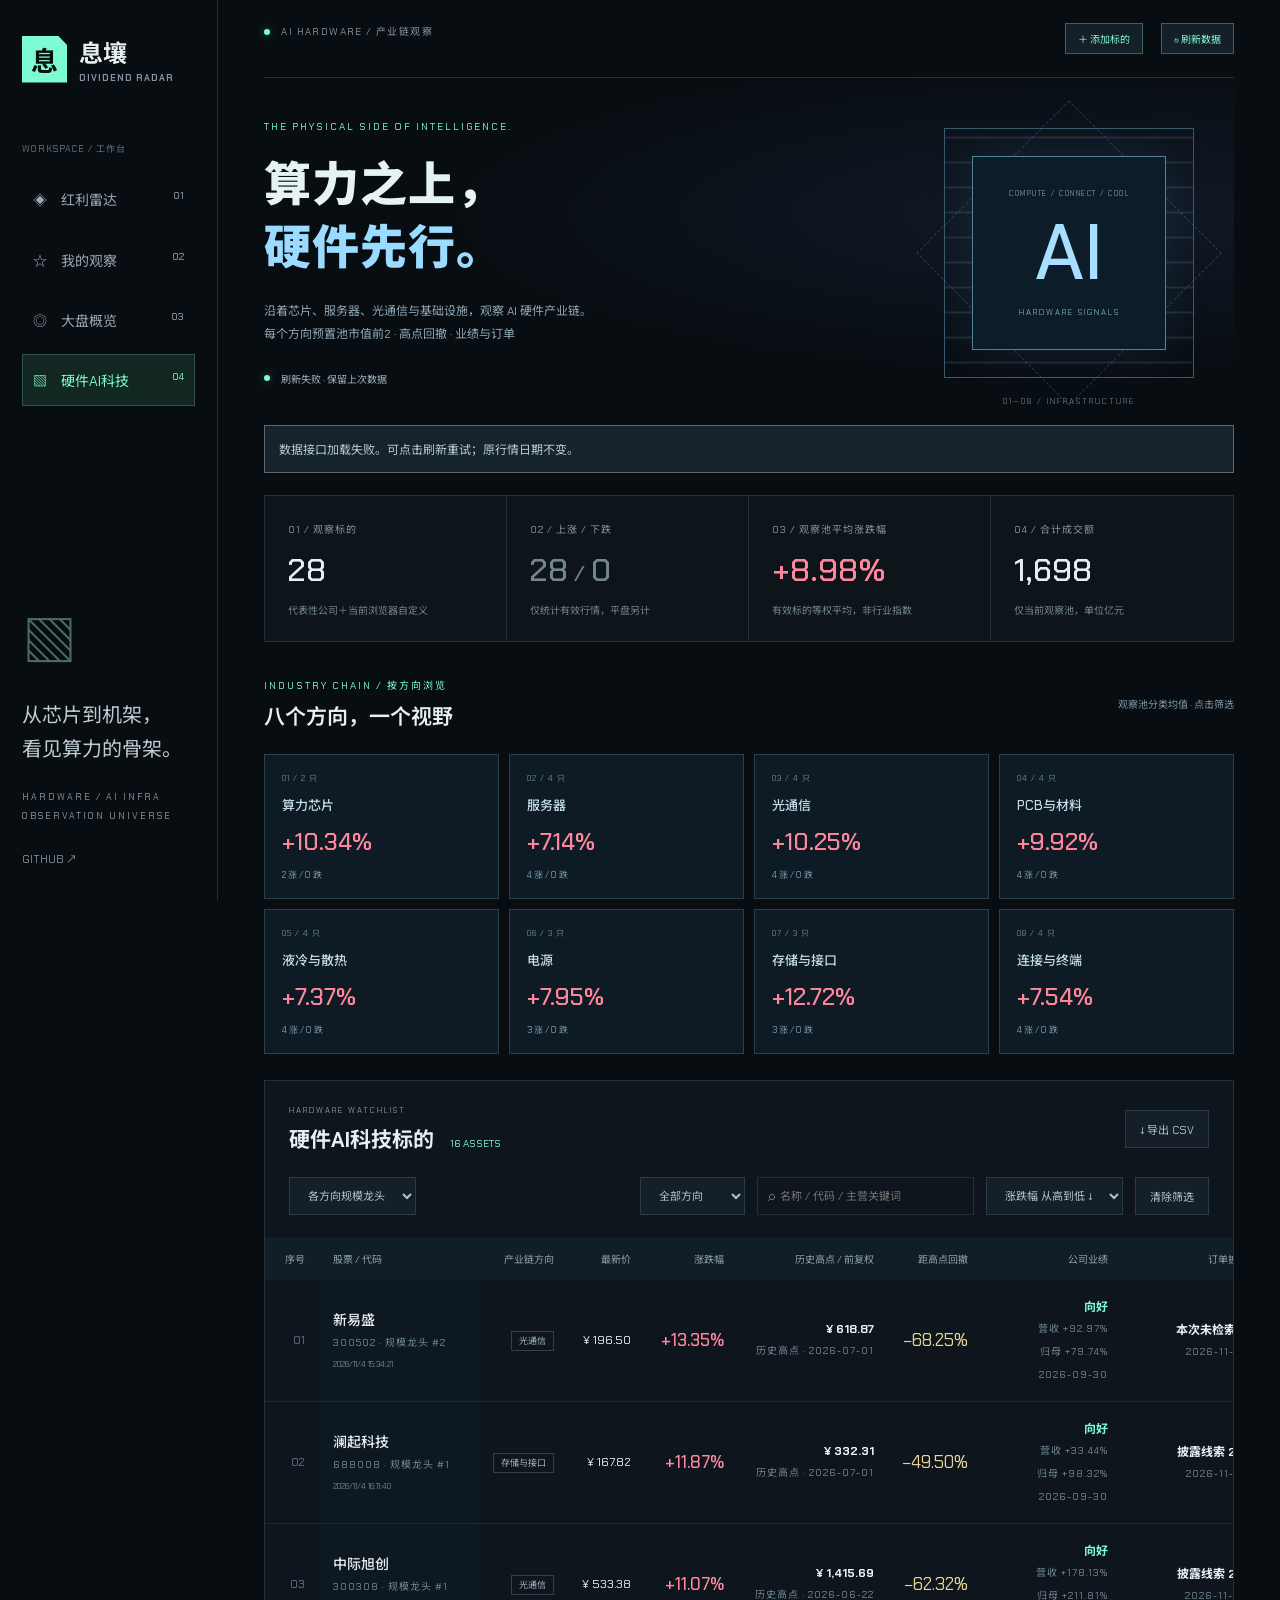
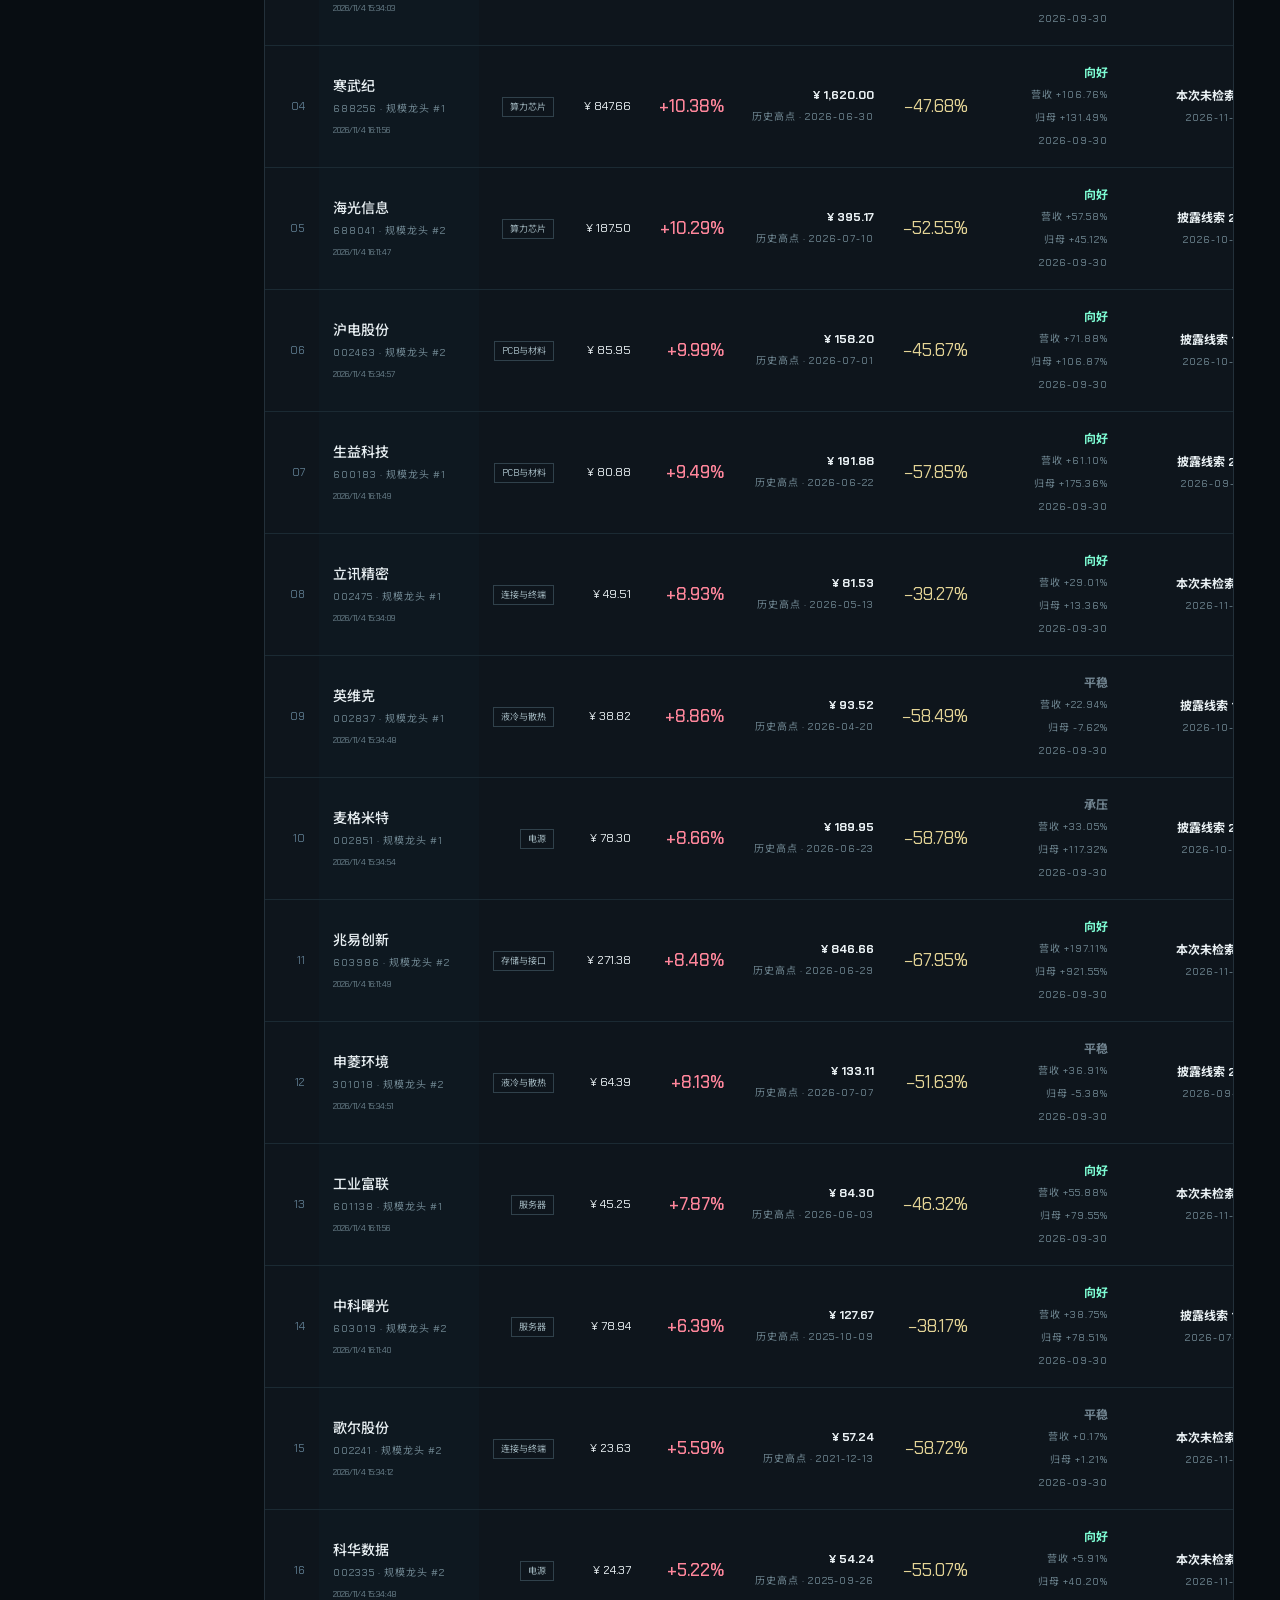
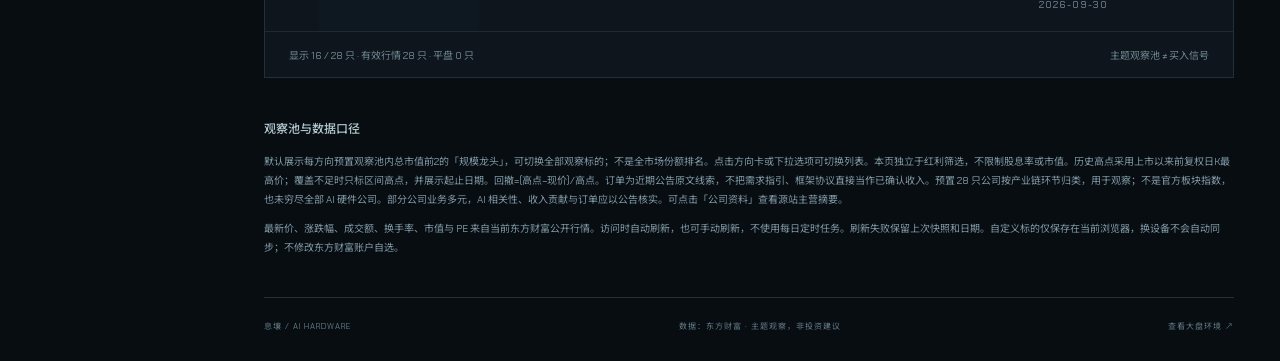
==== hardware.html @ 0fd2b849 "feat: add sector period switch and AI leader fundamentals" ====
<!doctype html>
<html lang="zh-CN"><head><meta charset="utf-8"><meta name="viewport" content="width=device-width,initial-scale=1"><meta name="theme-color" content="#080d12"><title>硬件AI科技 · 息壤工作台</title><link rel="stylesheet" href="style.css?v=20261104-hardware"><link rel="stylesheet" href="market.css"><link rel="stylesheet" href="hardware.css?v=3"></head>
<body><div class="shell"><aside><a class="logo" href="./"><b>息</b><span>息壤<small>DIVIDEND RADAR</small></span></a><div class="side-label">WORKSPACE / 工作台</div><a class="nav" href="./">◈　红利雷达 <span>01</span></a><a class="nav" href="./#favorites">☆　我的观察 <span>02</span></a><a class="nav" href="market.html">◎　大盘概览 <span>03</span></a><a class="nav active" href="hardware.html" aria-current="page">▧　硬件AI科技 <span>04</span></a><div class="side-bottom"><div class="orbit">▧</div><p>从芯片到机架，<br>看见算力的骨架。</p><small>HARDWARE / AI INFRA<br>OBSERVATION UNIVERSE</small><a href="https://github.com/Alexkaer/dividend-radar" target="_blank" rel="noopener">GITHUB ↗</a></div></aside>
<main><header><span><i class="dot"></i> AI HARDWARE / 产业链观察</span><div class="market-header-actions"><button id="addHardware">＋ 添加标的</button><button id="refreshHardware">↻ 刷新数据</button></div></header><section class="hardware-hero"><div><div class="eyebrow">THE PHYSICAL SIDE OF INTELLIGENCE.</div><h1>算力之上，<br><em>硬件先行。</em></h1><p>沿着芯片、服务器、光通信与基础设施，观察 AI 硬件产业链。<br>每个方向预置池市值前2 · 高点回撤 · 业绩与订单</p><div class="signal"><span class="dot"></span><span id="hardwareState">正在载入观察池…</span></div></div><div class="chip-art" aria-hidden="true"><div class="chip-pins"></div><div class="chip-core"><small>COMPUTE / CONNECT / COOL</small><b>AI</b><span>HARDWARE SIGNALS</span></div><label>01—08 / INFRASTRUCTURE</label></div></section><div id="hardwareAlert" role="status"></div>
<section class="stats hardware-stats"><article><small>01 / 观察标的</small><b id="hardwareCount">—</b><span>代表性公司＋当前浏览器自定义</span></article><article><small>02 / 上涨 / 下跌</small><b id="hardwareBreadth">—</b><span>仅统计有效行情，平盘另计</span></article><article><small>03 / 观察池平均涨跌幅</small><b id="hardwareMean">—</b><span>有效标的等权平均，非行业指数</span></article><article><small>04 / 合计成交额</small><b id="hardwareAmount">—</b><span>仅当前观察池，单位亿元</span></article></section>
<section class="hardware-segments"><div class="panel-heading"><div><div class="eyebrow">INDUSTRY CHAIN / 按方向浏览</div><h2>八个方向，一个视野</h2></div><span>观察池分类均值 · 点击筛选</span></div><div id="segmentCards" class="segment-cards"></div></section>
<section class="board hardware-board"><div class="board-title"><div><div class="eyebrow">HARDWARE WATCHLIST</div><h2>硬件AI科技标的 <span id="hardwareResults"></span></h2></div><button id="exportHardware">↓ 导出 CSV</button></div><div class="toolbar"><select id="leaderMode" aria-label="龙头显示范围"><option value="leaders">各方向规模龙头</option><option value="all">全部观察标的</option></select><select id="hardwareGroup" aria-label="产业链方向"><option value="all">全部方向</option></select><label class="search">⌕ <input id="hardwareSearch" placeholder="名称 / 代码 / 主营关键词" aria-label="搜索硬件标的"></label><select id="hardwareSort" aria-label="硬件标的排序"><option value="change">涨跌幅 从高到低 ↓</option><option value="amount">成交额 从高到低 ↓</option><option value="cap">总市值 从大到小 ↓</option><option value="code">代码 从小到大 ↑</option></select><button id="clearHardwareFilter">清除筛选</button></div><div class="table-scroll"><table><thead><tr><th>序号</th><th>股票 / 代码</th><th>产业链方向</th><th>最新价</th><th>涨跌幅</th><th>历史高点 / 前复权</th><th>距高点回撤</th><th>公司业绩</th><th>订单披露</th><th>成交额 / 亿</th><th>总市值 / 亿</th><th>PE / TTM</th><th>换手率</th><th>公司资料</th><th>管理</th></tr></thead><tbody id="hardwareRows"></tbody></table></div><div id="hardwareEmpty" hidden>暂无匹配标的，请调整筛选条件。</div><div class="table-footer"><span id="hardwareShowing">等待数据</span><span>主题观察池 ≠ 买入信号</span></div></section>
<section class="market-method"><h3>观察池与数据口径</h3><p>默认展示每方向预置观察池内总市值前2的「规模龙头」，可切换全部观察标的；不是全市场份额排名。点击方向卡或下拉选项可切换列表。本页独立于红利筛选，不限制股息率或市值。历史高点采用上市以来前复权日K最高价；覆盖不足时只标区间高点，并展示起止日期。回撤=(高点−现价)/高点。订单为近期公告原文线索，不把需求指引、框架协议直接当作已确认收入。预置 28 只公司按产业链环节归类，用于观察；不是官方板块指数，也未穷尽全部 AI 硬件公司。部分公司业务多元，AI 相关性、收入贡献与订单应以公告核实。可点击「公司资料」查看源站主营摘要。</p><p>最新价、涨跌幅、成交额、换手率、市值与 PE 来自当前东方财富公开行情。访问时自动刷新，也可手动刷新，不使用每日定时任务。刷新失败保留上次快照和日期。自定义标的仅保存在当前浏览器，换设备不会自动同步；不修改东方财富账户自选。</p></section><footer><span>息壤 / AI HARDWARE</span><span>数据：东方财富 · 主题观察，非投资建议</span><a href="market.html">查看大盘环境 ↗</a></footer></main></div>
<dialog id="hardwareAddDialog" aria-labelledby="hardwareAddTitle"><form id="hardwareAddForm"><div class="share-heading"><h2 id="hardwareAddTitle">添加观察标的</h2><button type="button" id="closeHardwareAdd">关闭 ×</button></div><p>输入 A 股六位代码，系统将查询名称和最新行情。</p><label class="hardware-field">股票代码<input id="newHardwareCode" inputmode="numeric" pattern="[0-9]{6}" maxlength="6" required placeholder="例如 300308" autocomplete="off"></label><label class="hardware-field">观察方向<select id="newHardwareGroup" required></select></label><p id="hardwareAddMessage" role="status"></p><button id="confirmHardwareAdd" type="submit">查询并添加</button><p>自定义分类由你选择，新增标的仅保存在当前浏览器。</p></form></dialog>
<dialog id="hardwareDetail" aria-labelledby="hardwareDetailTitle"><button id="closeHardwareDetail">关闭 ×</button><div id="hardwareDetailBody"></div></dialog><script src="hardware-metrics.js?v=1"></script><script src="live-data.js?v=20261104-leaders"></script><script src="hardware.js?v=2"></script></body></html>
---- style.css ----
@import url('https://fonts.googleapis.com/css2?family=Chakra+Petch:wght@400;500;600;700&family=Noto+Sans+SC:wght@400;500;600;700;900&display=swap');
:root{--bg:#080d12;--panel:#0e151c;--line:#23303a;--muted:#84939f;--cyan:#7dfbd3;--lime:#dcff75}*{box-sizing:border-box}body{margin:0;background:var(--bg);color:#e8eff2;font-family:'Chakra Petch','Noto Sans SC',sans-serif;font-size:14px}button,input,select{font:inherit}button,a,input,select{outline-offset:5px}button{cursor:pointer}a{color:inherit;text-decoration:none}.shell{display:flex;max-width:1900px;margin:auto}aside{width:218px;flex-shrink:0;border-right:1px solid var(--line);padding:34px 22px;position:sticky;top:0;height:100vh;display:flex;flex-direction:column}.logo{display:flex;gap:12px;align-items:center}.logo>b{background:var(--cyan);color:#08100d;font-size:27px;display:grid;place-items:center;width:45px;height:47px;clip-path:polygon(0 0,80% 0,100% 20%,100% 100%,0 100%)}.logo span{font-size:24px;font-weight:700}.logo small{display:block;font-size:9px;letter-spacing:1px;color:var(--muted);margin-top:3px}.side-label{color:#64727e;font-size:9px;letter-spacing:1px;margin:58px 0 18px}.nav{background:none;border:1px solid transparent;color:#9ba8b3;padding:15px 10px;text-align:left;margin-bottom:8px}.nav.active{color:var(--cyan);border-color:#32524b;background:#122722}.nav span{float:right;font-size:10px}.side-bottom{margin-top:auto;color:var(--muted)}.side-bottom p{font-size:20px;line-height:1.7;color:#c0ced1}.side-bottom small{font-size:9px;line-height:1.8;letter-spacing:2px}.side-bottom a{display:block;margin-top:26px;font-size:11px}.orbit{font-size:55px;color:#4c6b66}main{padding:0 46px;width:calc(100% - 218px)}header{display:flex;justify-content:space-between;padding:23px 0;border-bottom:1px solid var(--line);font-size:10px;letter-spacing:1.4px;color:var(--muted)}.dot{display:inline-block;height:6px;width:6px;background:var(--cyan);border-radius:50%;box-shadow:0 0 10px #7dfbd366;margin-right:8px}.hero{display:flex;justify-content:space-between;align-items:center;min-height:355px;position:relative;background:radial-gradient(ellipse at 85% 45%,#11292766,transparent 55%)}.eyebrow{font-size:10px;color:var(--cyan);letter-spacing:2px}h1{font-size:44px;font-weight:900;line-height:1.35;letter-spacing:1px;margin:19px 0}h1 em{font-style:normal;color:var(--cyan)}h1 em span{margin-left:22px;color:var(--lime)}.hero p{font-size:12px;color:#96a6af;line-height:1.9}.hero strong{color:#d6e2e5}.signal{font-size:10px;display:flex;align-items:center;gap:3px;color:#a1b4bc;margin-top:24px}.radar{width:280px;height:280px;margin-right:40px;position:relative;border:1px solid #31574b;border-radius:50%;background:repeating-radial-gradient(circle,transparent 0 33px,#29483c88 34px 35px,transparent 36px 68px);display:grid;place-items:center}.radar:after{content:'';position:absolute;inset:-12px;border:1px dashed #253d36;border-radius:50%}.sweep{position:absolute;inset:0;border-radius:50%;background:conic-gradient(from 0deg,transparent 65%,#7dfbd321 99%,#7dfbd360);animation:scan 15s linear infinite}.cross{position:absolute;width:100%;height:1px;background:#29483c}.cross:after{content:'';position:absolute;height:280px;width:1px;background:#29483c;left:50%;top:-140px}.radar-center{text-align:center;z-index:1;background:#0a1519dd;padding:12px}.radar-center b{display:block;font-size:66px;line-height:1.2;color:var(--cyan);font-weight:500}.radar-center b span{font-size:28px}.radar small{font-size:8px;letter-spacing:2px;color:#7da69b}.radar label{position:absolute;bottom:-30px;font-size:8px;color:#55766a;letter-spacing:2px}.blip{position:absolute;width:6px;height:6px;background:var(--lime);box-shadow:0 0 13px var(--lime);border-radius:50%}.b1{top:43px;left:90px}.b2{right:39px;top:110px}.b3{bottom:37px;left:84px}.stats{display:grid;grid-template-columns:repeat(4,1fr);border:1px solid var(--line);background:#0d151b;margin:20px 0 42px}.stats article{padding:23px;border-right:1px solid var(--line)}.stats article:last-child{border:0}.stats small{color:var(--muted);font-size:10px;letter-spacing:1px}.stats b{display:block;font-size:36px;margin:12px 0 9px;font-weight:500}.stats b.date{font-size:24px;margin-top:23px}.stats span{color:#73858e;font-size:10px}.cyan{color:var(--cyan)}.board{border:1px solid var(--line);background:var(--panel)}.board-title{padding:24px;display:flex;justify-content:space-between;align-items:center}.board-title .eyebrow{font-size:8px;color:var(--muted)}h2{font-size:21px;margin:8px 0 0}h2 span{font-size:10px;color:var(--cyan);font-weight:400;margin-left:10px}button,select{border:1px solid #2a3c46;background:#141f27;color:#b1c4cc;padding:10px 14px;font-size:11px}button:hover{border-color:var(--cyan);color:var(--cyan)}.toolbar{display:flex;gap:12px;padding:0 24px 22px;flex-wrap:wrap}.tabs{display:flex;gap:3px;margin-right:auto}.tabs button{border:0;background:transparent;color:#83959f}.tabs button.selected{color:var(--cyan);background:#18322c}.search{border:1px solid var(--line);padding:8px 10px;color:#718e99}.search input{border:0;background:transparent;color:white;font-size:11px;width:150px}.table-scroll{overflow:auto}table{border-collapse:collapse;width:100%;white-space:nowrap}th{font-size:10px;color:#8ba0aa;background:#121e26;font-weight:400;text-align:right;padding:14px}td{padding:17px 14px;text-align:right;border-bottom:1px solid #1b2a33;font-size:12px}th:nth-child(2),td:nth-child(2){text-align:left}td:nth-child(2) b{display:block;font-size:13px;font-weight:500}td small{color:#6f8691;display:block;font-size:10px;margin-top:5px;letter-spacing:1px}td .yield{color:var(--cyan);font-size:19px}td .track{display:block;height:2px;background:#203b35;margin-top:6px;width:70px;margin-left:auto}td .track i{display:block;background:var(--cyan);height:100%}tr:hover{background:#14232a}.star{padding:2px;border:0;background:none;font-size:19px;color:#6b818e}.star.saved{color:var(--lime)}.up{color:#ff869b}.down{color:#7dfbd3}.detail-button{border:0;background:none;padding:3px;color:#90a7b1;font-size:16px}.badge{font-size:9px;border:1px solid #30414b;padding:3px 7px;color:#a0b5bd}.table-footer{padding:15px 24px;display:flex;justify-content:space-between;font-size:10px;color:#708892}#empty{text-align:center;padding:65px;color:var(--muted)}.notes{display:grid;grid-template-columns:1.4fr 1fr;gap:38px;padding:28px 0 32px;color:#7f959f}.notes h3{font-size:12px;color:#bdccd2;font-weight:500}.notes p{font-size:10px;line-height:1.9;margin:0}.notes>div:first-child{position:relative;padding-left:27px}.notes>div>span{position:absolute;left:0;top:10px;color:var(--cyan)}footer{border-top:1px solid var(--line);display:flex;justify-content:space-between;padding:22px 0 30px;font-size:8px;letter-spacing:1px;color:#607985}#alert:not(:empty){padding:13px;border:1px solid #937b3d;color:#e8cf8a;background:#292414;margin:15px 0;font-size:12px}dialog{background:#101e26;color:#e0eef2;border:1px solid #477b6d;max-width:550px;width:90%;padding:28px;line-height:1.9}dialog::backdrop{background:#000a;backdrop-filter:blur(5px)}#closeDetail{float:right}dialog p{color:#98b0ba;font-size:12px}dialog li{font-size:12px}dialog a{color:var(--cyan)}@keyframes scan{to{transform:rotate(360deg)}}@media(min-width:1500px){main{padding:0 65px}.hero{min-height:400px}h1{font-size:52px}}@media(max-width:1100px){aside{width:175px;padding:25px 15px}main{width:calc(100% - 175px);padding:0 25px}.radar{margin-right:10px;width:230px;height:230px}.cross:after{height:230px;top:-115px}h1{font-size:35px}.stats article{padding:18px 12px}.stats b{font-size:29px}}@media(max-width:760px){aside{width:100%;height:auto;position:relative;flex-direction:row;padding:18px;gap:12px;border-right:0;border-bottom:1px solid var(--line);align-items:center}.shell{display:block}.logo>b{width:32px;height:35px;font-size:20px}.logo span{font-size:18px}.logo small{font-size:7px}.side-label,.side-bottom{display:none}.nav{font-size:10px;padding:10px 7px;margin:0}.nav span{display:none}main{width:100%;padding:0 18px}header{font-size:8px}.hero{min-height:340px}.hero>div:first-child{position:relative;z-index:2}h1{font-size:34px}.radar{position:absolute;right:0;opacity:.22;width:220px;height:220px}.stats{grid-template-columns:1fr 1fr;margin:0 0 25px}.stats article:nth-child(2){border:0}.stats article:nth-child(-n+2){border-bottom:1px solid var(--line)}.stats b.date{font-size:21px}.board-title{padding:20px 15px}.toolbar{padding:0 15px 15px;gap:10px}.tabs{width:100%}.search{flex:1}.search input{width:130px}.notes{grid-template-columns:1fr;gap:10px}footer{gap:15px;flex-wrap:wrap}.table-footer{padding:15px;font-size:9px}}@media(prefers-reduced-motion:reduce){*{animation:none!important}}
.ownership{display:inline-block;font-size:9px;margin-top:7px;padding:3px 6px;border:1px solid #566a37;background:#252f18;color:#d8ff82;letter-spacing:.5px}.ownership.local{border-color:#315c80;background:#122d43;color:#8dcfff}.ownership.unknown{border-color:transparent;background:transparent;padding-left:0;color:#718490;font-size:8px}.ownership-detail{padding:12px 15px;border:1px solid #304638;background:#14251e;margin:20px 0}.ownership-detail h3{color:#dcff75;font-size:14px}
.band{display:inline-block;padding:4px 10px;font-size:12px;border:1px solid;letter-spacing:1px}.band-high{background:#302621;color:#ffbf87;border-color:#664f39}.band-mid{background:#192c32;color:#99d6ee;border-color:#33525f}.band-low{background:#212e21;color:#c5f28f;border-color:#415c39}.trend-cell>span{font-size:12px;white-space:nowrap}.trend-up{color:#ff9ca5}.trend-down{color:#7dfbd3}.muted{color:#718490}.boll-legend{display:flex;flex-wrap:wrap;gap:10px 22px;padding:18px 0;color:#8aa0aa;font-size:10px;line-height:1.9}.boll-legend b{color:#7dfbd3;letter-spacing:1px}.technical-detail{margin:20px 0;border:1px solid #304f5c;background:#12212b;padding:12px 15px}.technical-detail h3{color:#9edff9;font-size:14px}dialog{max-height:85vh;overflow:auto}
.financial-badge{display:inline-block;margin-top:6px;padding:3px 8px;font-size:10px;border:1px solid #41545d;background:#19282f;color:#bdd1da}.financial-badge.good{color:#a7ffcf;background:#173329;border-color:#3c745d}.financial-badge.weak{color:#ffacb9;background:#351f2b;border-color:#754252}.financial-badge.mixed{color:#e5d5a3;background:#302c20;border-color:#5d563b}.industry-cell b{font-size:11px;display:block}.industry-cell,.company-cell{text-align:left}.analysis-button{font-size:10px;background:transparent;border:0;padding:6px 0;color:#87d8e4}.financial-detail{margin:20px 0;border:1px solid #355d55;padding:18px;background:#10241f}.financial-detail h3{font-size:17px;color:#d4f7e6}.financial-detail h4{font-size:12px;margin:20px 0 8px;color:#d5e9e1}.financial-grid{display:grid;grid-template-columns:1fr 1fr;gap:10px}.financial-grid>div{border:1px solid #28463e;padding:12px;background:#0e1b19}.financial-grid small{font-size:9px;display:block;color:#8ca99f}.financial-grid b{font-size:18px;display:block;margin:7px 0}.financial-grid span{font-size:10px;color:#a7c8b9}.financial-risks{color:#e6c291}.sector-analysis{border-top:1px solid #375448;margin-top:20px}.financial-detail details{font-size:11px;color:#94b5a7}.financial-detail summary{cursor:pointer}.financial-detail li{line-height:1.9}.financial-legend{padding-top:20px;font-size:10px;line-height:1.9;color:#94b7ab}th:nth-child(2),td:nth-child(2){position:sticky;left:0;z-index:2;background:#0e1820;box-shadow:4px 0 8px #080d1260}thead th:nth-child(2){background:#121e26;z-index:3}
.board-actions{display:flex;gap:8px;flex-wrap:wrap}.stock-share{display:block;font-size:9px;padding:3px 0;border:0;background:none;color:#8edaca;margin-top:5px}.detail-share{margin-top:14px;color:var(--cyan);border-color:#3d7868}.share-heading{display:flex;gap:15px;justify-content:space-between;align-items:center}.share-heading h2{font-size:18px}.share-heading button{flex-shrink:0}#shareDialog{max-width:680px;padding:22px}#shareStatus{min-height:20px;font-size:12px;color:#a9c9bd}.share-image-wrap{max-height:57vh;overflow:auto;background:#080f16}#shareImage{display:block;width:100%;height:auto}#shareImage[hidden]{display:none}.share-actions{display:flex;gap:10px;margin-top:16px;flex-wrap:wrap}.download-share{display:inline-block;padding:10px 16px;border:1px solid #72d4b5;background:#17352b;color:#a1ffdb;font-size:12px}.download-share[hidden]{display:none}button:disabled{opacity:.4;cursor:not-allowed}.share-hint{font-size:10px!important;color:#859f95!important}@media(max-width:760px){.board-title{align-items:flex-start;gap:10px}.board-actions{justify-content:flex-end;max-width:160px}.board-actions button{padding:8px;font-size:10px}#shareDialog{width:95%;padding:16px}.share-heading h2{font-size:15px}}
aside a.nav{display:block}
@media(max-width:760px){aside{flex-wrap:wrap}}
---- market.css ----
aside a.nav{display:block}.market-hero{display:flex;justify-content:space-between;align-items:center;gap:20px;padding:36px 0}.market-hero h1{font-size:46px;margin:16px 0;color:#dff6ee}.market-hero h1 span{font-size:18px;color:#4d776a;letter-spacing:3px;margin-left:12px}.market-hero p{color:#8ca1ac;line-height:1.9;font-size:12px}.market-date{text-align:right}.market-date small{color:#718c99;font-size:10px}.market-date b{display:block;font-size:27px;color:#dcff75;font-weight:500;margin:12px 0}.market-date>span{display:block;font-size:9px;color:#7f9b92;line-height:1.8}.index-grid{display:grid;grid-template-columns:repeat(4,1fr);gap:12px;margin-bottom:24px}.index-grid article{background:#0f1b23;border:1px solid #233944;padding:19px;position:relative;overflow:hidden}.index-grid article:after{content:'';position:absolute;bottom:0;left:0;width:25%;height:2px;background:#71eac1;opacity:.4}.index-grid article>div{display:flex;justify-content:space-between;gap:8px;font-size:12px}.index-grid small{color:#718a97;font-size:9px;letter-spacing:1px}.index-grid article>b{font-weight:500;font-size:26px;display:block;margin:16px 0 8px}.index-grid strong{font-size:12px;font-weight:500;margin-right:12px}.index-grid article>small{font-size:8px}.market-overview{display:grid;grid-template-columns:1fr 1.2fr;gap:20px}.mood-panel,.breadth-panel,.volume-panel,.sector-panel{background:#0d171e;border:1px solid #233944;padding:24px}.panel-heading{display:flex;justify-content:space-between;align-items:center;gap:18px;margin:10px 0 24px}.panel-heading h2{font-size:21px;font-weight:600}.panel-heading>span{font-size:10px;color:#7e99a5}.panel-heading h2 span{font-size:11px;color:#7dfbd3;letter-spacing:2px;margin-left:12px}.mood-body{display:flex;gap:27px;align-items:center;margin:27px 0 23px}.mood-dial{--score:0%;width:135px;height:135px;border-radius:50%;background:conic-gradient(#dcff75 var(--score),#23332f 0);padding:5px;flex-shrink:0;box-shadow:0 0 40px #b4fc7220}.mood-dial>div{border-radius:50%;height:100%;background:#0b1719;display:flex;flex-direction:column;align-items:center;justify-content:center}.mood-dial b{font-size:45px;font-weight:500;color:#dcff75}.mood-dial small{font-size:10px;color:#6c9284}.mood-body h3{font-size:28px;color:#dcff75;font-weight:500;margin:0 0 12px}.mood-body p{font-size:11px;color:#8da59f;line-height:1.9}.mood-panel details{font-size:10px;color:#7a9790}.mood-panel summary,.volume-panel summary{cursor:pointer}.mood-panel details p{line-height:1.9}.breadth-numbers{display:grid;grid-template-columns:repeat(3,1fr);gap:12px}.breadth-numbers small,.limit-grid small{display:block;font-size:10px;color:#839ba5}.breadth-numbers b{display:block;font-size:31px;font-weight:500;margin-top:12px}.breadth-bar{display:flex;width:100%;height:7px;gap:3px;margin:20px 0 25px}.breadth-bar span{min-width:1px}.limit-grid{display:grid;grid-template-columns:1fr 1fr 1.3fr;gap:20px;border-top:1px solid #253945;padding-top:20px}.limit-grid b{display:block;font-size:25px;font-weight:500;margin-top:12px}.market-footnote{font-size:9px;line-height:1.8;color:#738d99;margin:22px 0 0}.volume-panel{margin:20px 0}.volume-metrics{display:grid;grid-template-columns:repeat(4,1fr);gap:12px;padding:5px 0 18px}.volume-metrics small{display:block;font-size:10px;color:#7f99a6}.volume-metrics b{display:block;font-size:26px;font-weight:500;margin:12px 0}.volume-chart{margin:10px 0}.volume-chart svg{display:block;width:100%;min-width:570px}.volume-chart{overflow:auto}.volume-panel details{font-size:10px;color:#8da7b1;margin-top:17px}.volume-panel td:first-child{font-variant-numeric:tabular-nums}.volume-panel td:nth-child(2),.volume-panel th:nth-child(2){position:static;box-shadow:none;background:transparent}.sector-row{display:grid;grid-template-columns:30px 200px 1fr 90px 100px 16px;align-items:center;gap:18px;padding:15px 0;border-bottom:1px solid #20313b;transition:background .15s}.sector-row:hover{background:#14252b}.sector-row .rank{font-size:13px;color:#5d7a87}.sector-row:nth-child(-n+3) .rank{color:#dcff75}.sector-name>b{font-size:13px;font-weight:500}.sector-name small{display:block;margin-top:6px;color:#65808d;font-size:8px;letter-spacing:1px}.sector-row>b{text-align:right;font-size:18px;font-weight:500}.sector-row>small{font-size:9px;color:#7e96a2;text-align:right}.sector-track{height:5px;background:#1d3236}.sector-track i{display:block;height:100%;background:linear-gradient(90deg,#294f46,#86e5c0);min-width:2px}.sector-arrow{font-size:14px;color:#5f7d84}.market-method{padding:28px 0 30px;font-size:10px;color:#7f98a4;line-height:1.9}.market-method h3{font-size:12px;color:#b1c8cf;font-weight:500}.market-method a{color:#8cc5b3}#marketAlert:not(:empty){padding:14px;color:#ecd393;border:1px solid #685d39;background:#242419;margin-bottom:20px;font-size:12px}@media(min-width:1500px){.index-grid article>b{font-size:32px}.market-hero{padding:48px 0}.mood-body{gap:40px}.mood-dial{width:155px;height:155px}}@media(max-width:1100px){.market-overview{grid-template-columns:1fr}.mood-body{margin:18px 0}.index-grid article{padding:14px}.index-grid article>div{flex-direction:column;gap:5px}.index-grid article>b{font-size:23px}.sector-row{grid-template-columns:24px 160px 1fr 80px 85px 12px;gap:12px}}@media(max-width:760px){aside{flex-wrap:wrap}aside a.nav{font-size:9px;padding:8px 5px}.market-hero{display:block;padding:26px 0}.market-hero h1{font-size:36px}.market-date{text-align:left;margin-top:22px}.market-date b{display:inline-block;font-size:22px;margin:0 0 0 15px}.market-date>span{margin-top:10px}.index-grid{grid-template-columns:repeat(2,1fr);gap:9px}.index-grid article>div{flex-direction:row}.index-grid article>b{font-size:25px}.mood-panel,.breadth-panel,.volume-panel,.sector-panel{padding:18px}.volume-metrics{grid-template-columns:repeat(2,1fr);gap:8px 15px}.volume-metrics b{font-size:23px}.panel-heading{gap:12px}.panel-heading h2{font-size:18px}.panel-heading>span{font-size:8px;line-height:1.8;text-align:right}.sector-row{grid-template-columns:20px 1fr 80px;gap:12px}.sector-track,.sector-arrow,.sector-row>small{display:none}.mood-body{gap:24px}.mood-dial{width:120px;height:120px}.breadth-numbers b{font-size:28px}.limit-grid{gap:12px}.limit-grid b{font-size:22px}}
.market-header-actions{display:flex;align-items:center;gap:18px}.market-header-actions button{font-size:10px;padding:7px 12px;color:#7dfbd3;border-color:#386557}@media(max-width:760px){.market-header-actions{gap:10px}.market-header-actions a{display:none}}
.sector-period-picker{text-align:right}.sector-periods{display:flex;gap:6px;margin-bottom:10px}.sector-periods button{font-size:10px;padding:8px 12px;background:transparent}.sector-periods button.selected{color:#7dfbd3;background:#18372d;border-color:#497768}.sector-period-picker>span{font-size:9px;color:#78929c}@media(max-width:760px){.sector-panel .panel-heading{flex-wrap:wrap}.sector-period-picker{text-align:left}.sector-periods button{font-size:10px}.sector-periods{margin-top:10px}}
---- hardware.css ----
.hardware-hero{display:flex;align-items:center;justify-content:space-between;gap:25px;padding:42px 0 34px;background:radial-gradient(ellipse at 85% 40%,#18243888,transparent 55%)}.hardware-hero h1{font-size:47px;margin:20px 0;color:#e6f3f3;line-height:1.35}.hardware-hero h1 em{color:#9bdbff}.hardware-hero p{font-size:12px;color:#8ea6b5;line-height:1.95}.chip-art{width:250px;height:250px;position:relative;display:grid;place-items:center;margin-right:40px}.chip-pins{position:absolute;inset:0;border:1px solid #385a6b;background:repeating-linear-gradient(0deg,transparent 0 13px,#4e718144 14px 15px,transparent 16px 25px)}.chip-pins:after{content:'';position:absolute;inset:16px;border:1px dashed #6792a5;transform:rotate(45deg);opacity:.3}.chip-core{position:relative;width:194px;height:194px;background:#0d1c29;box-shadow:0 0 45px #74c5ff19;border:1px solid #548298;display:flex;align-items:center;justify-content:center;flex-direction:column}.chip-core small{font-size:7px;letter-spacing:1.5px;color:#719db2}.chip-core b{font-size:78px;color:#a8deff;line-height:1.4;font-weight:500}.chip-core>span{font-size:8px;letter-spacing:2px;color:#78a4b8}.chip-art>label{position:absolute;bottom:-28px;font-size:8px;letter-spacing:2px;color:#55778b}.hardware-stats{margin:15px 0 35px}.hardware-stats b{font-size:32px}.breadth-slash{font-size:22px!important;color:#65808a!important}.hardware-segments{margin-bottom:26px}.segment-cards{display:grid;grid-template-columns:repeat(4,1fr);gap:10px}.segment-card{text-align:left;background:#0e1b25;border:1px solid #2b404d;padding:17px;transition:border-color .15s,background .15s}.segment-card small{display:block;font-size:8px;color:#678799;letter-spacing:1px}.segment-card b{display:block;font-size:13px;font-weight:500;color:#c3dce7;margin:12px 0}.segment-card strong{font-size:24px;font-weight:500;display:block;margin:5px 0 10px}.segment-card>span{font-size:9px;color:#7393a4}.segment-card.selected{border-color:#84c9eb;background:#142c3c}.segment-card:hover{border-color:#84c9eb}.hardware-change{font-size:17px;font-weight:500}.hardware-rank{font-size:11px;color:#5d7a8d}.hardware-board .toolbar select:first-child{margin-right:auto}.hardware-board .search input{width:185px}.hardware-board td:nth-child(2){min-width:160px}.hardware-board td:nth-child(2) small:last-child{font-size:8px;letter-spacing:0}.hardware-board td:nth-child(2) b{font-size:14px}.hardware-board th:first-child,.hardware-board td:first-child{padding-left:20px}.remove-hardware{font-size:9px;border-color:#57414c;color:#cba8b5;padding:5px 8px;background:transparent}#hardwareEmpty{padding:55px;text-align:center;color:#87a1b2}#hardwareAlert:not(:empty){padding:14px;margin:5px 0 22px;border:1px solid #5a6670;background:#17232b;color:#b5cdd9;font-size:12px}.hardware-field{display:block;font-size:12px;color:#adcad7;margin:20px 0}.hardware-field input,.hardware-field select{display:block;margin-top:9px;width:100%;padding:12px;border:1px solid #3b5c6c;color:#e4f0f4;background:#0c1b25;letter-spacing:1px}.hardware-field input:focus{border-color:#8fd4f9}#hardwareAddMessage{color:#b7e4fa;min-height:24px}#hardwareDetail{max-width:620px}#closeHardwareDetail{float:right}.hardware-detail-price{display:flex;gap:30px;align-items:center;margin:25px 0}.hardware-detail-price b{font-size:35px;color:#b2e2fc}.hardware-detail-price span{font-size:24px}#hardwareDetail h3{font-size:13px;color:#beddee;margin-top:25px}#hardwareDetail p{line-height:2}@media(max-width:1100px){.chip-art{width:200px;height:200px;margin-right:15px}.chip-core{width:155px;height:155px}.chip-core b{font-size:64px}.hardware-hero h1{font-size:40px}.hardware-stats b{font-size:27px}}@media(max-width:760px){.hardware-hero{position:relative;padding:30px 0}.hardware-hero>div:first-child{position:relative;z-index:2}.hardware-hero h1{font-size:35px}.chip-art{position:absolute;right:0;opacity:.2;width:180px;height:180px;margin:0}.hardware-hero p{font-size:10px}.segment-cards{grid-template-columns:repeat(2,1fr)}.segment-card{padding:14px}.segment-card strong{font-size:22px}.hardware-stats b{font-size:27px}.hardware-board .search{width:100%}.hardware-board .search input{width:220px}.market-header-actions{gap:5px}.market-header-actions button{padding:7px;font-size:9px}header>span{font-size:8px}.hardware-stats span{line-height:1.7}.hardware-field input{font-size:16px}}
#hardwareBreadth>span:not(.breadth-slash){font-size:inherit}
.drawdown{font-size:17px;color:#e4d496}.leader-analysis{padding:15px;border:1px solid #304b5c;background:#10212b;margin:18px 0}.leader-analysis h3{margin:0 0 14px!important}.leader-analysis li{font-size:11px;line-height:1.9;color:#a1bdcb}.order-evidence{border-top:1px solid #2f4751;padding:14px 0}.order-evidence b{font-size:11px;color:#c6e5ed}.order-evidence a{font-size:11px}.hardware-board td:nth-child(6),.hardware-board td:nth-child(8),.hardware-board td:nth-child(9){min-width:140px}.hardware-board td small{line-height:1.8}
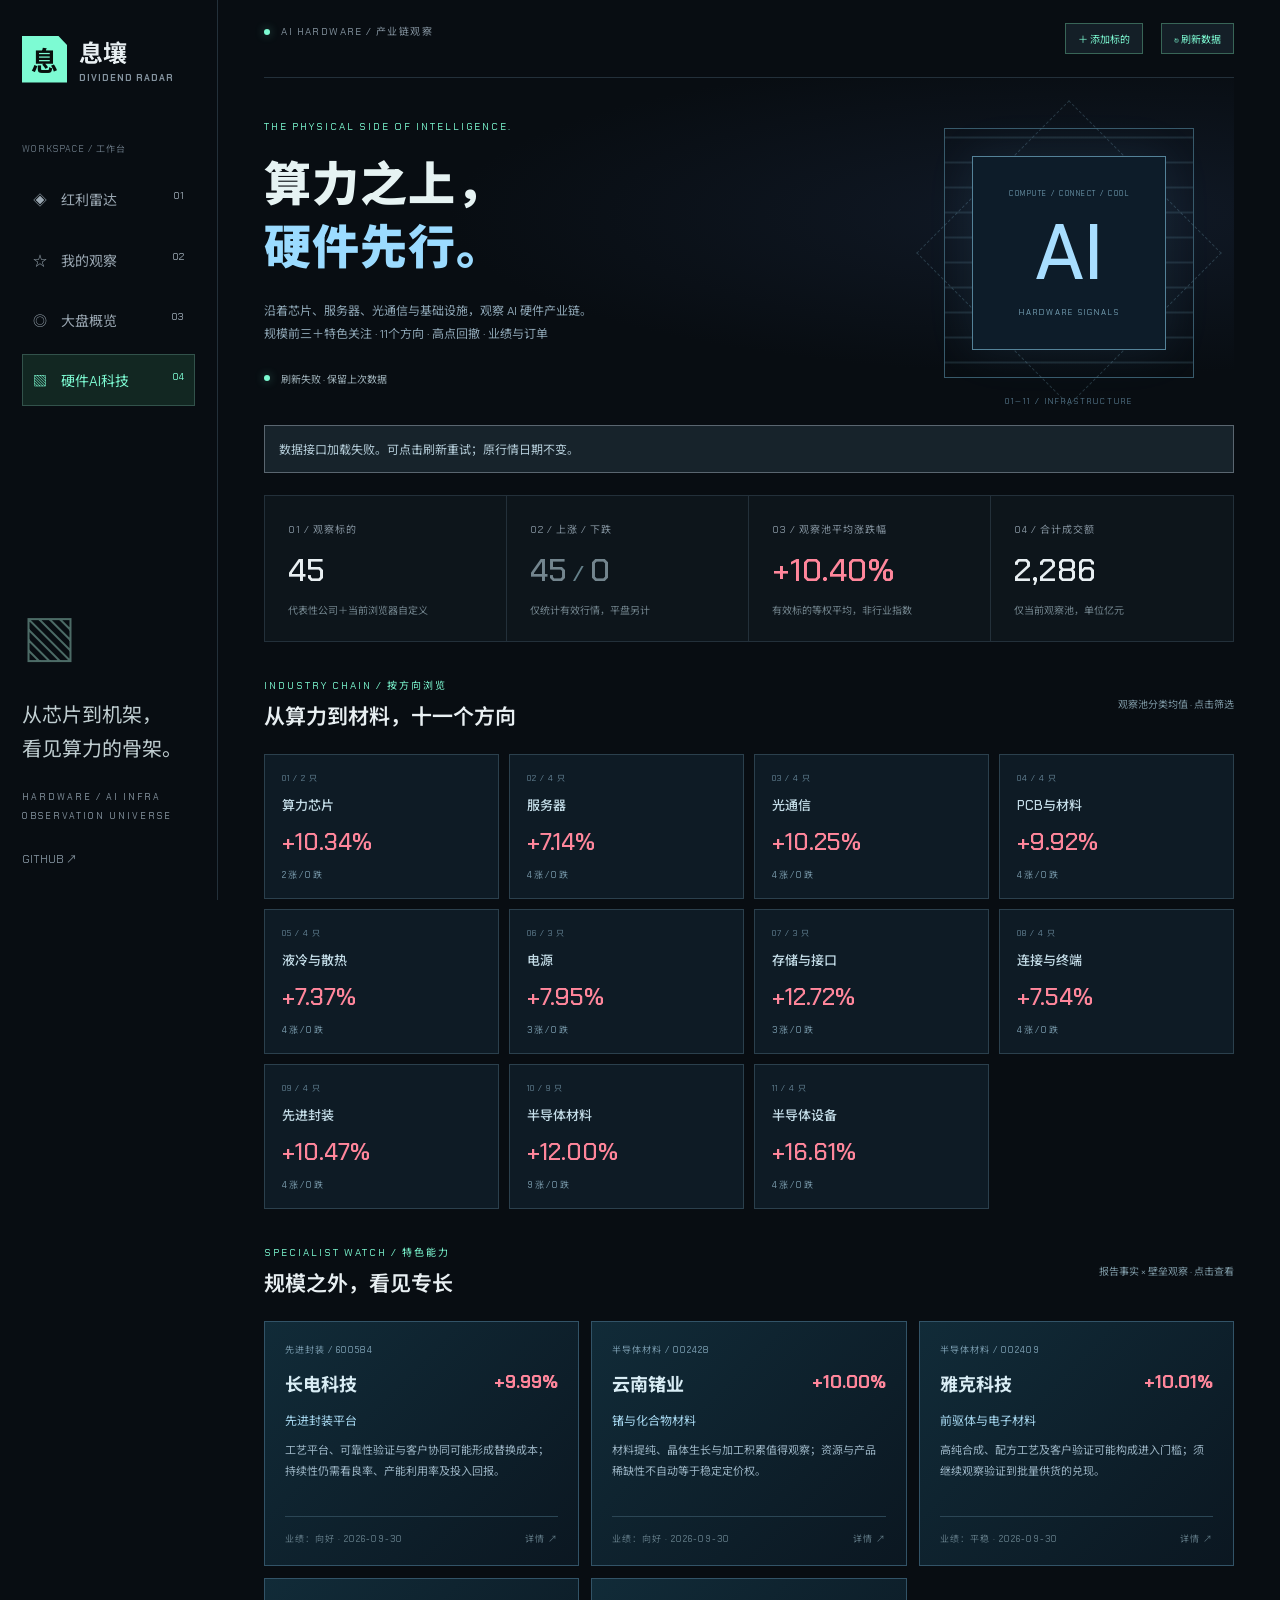
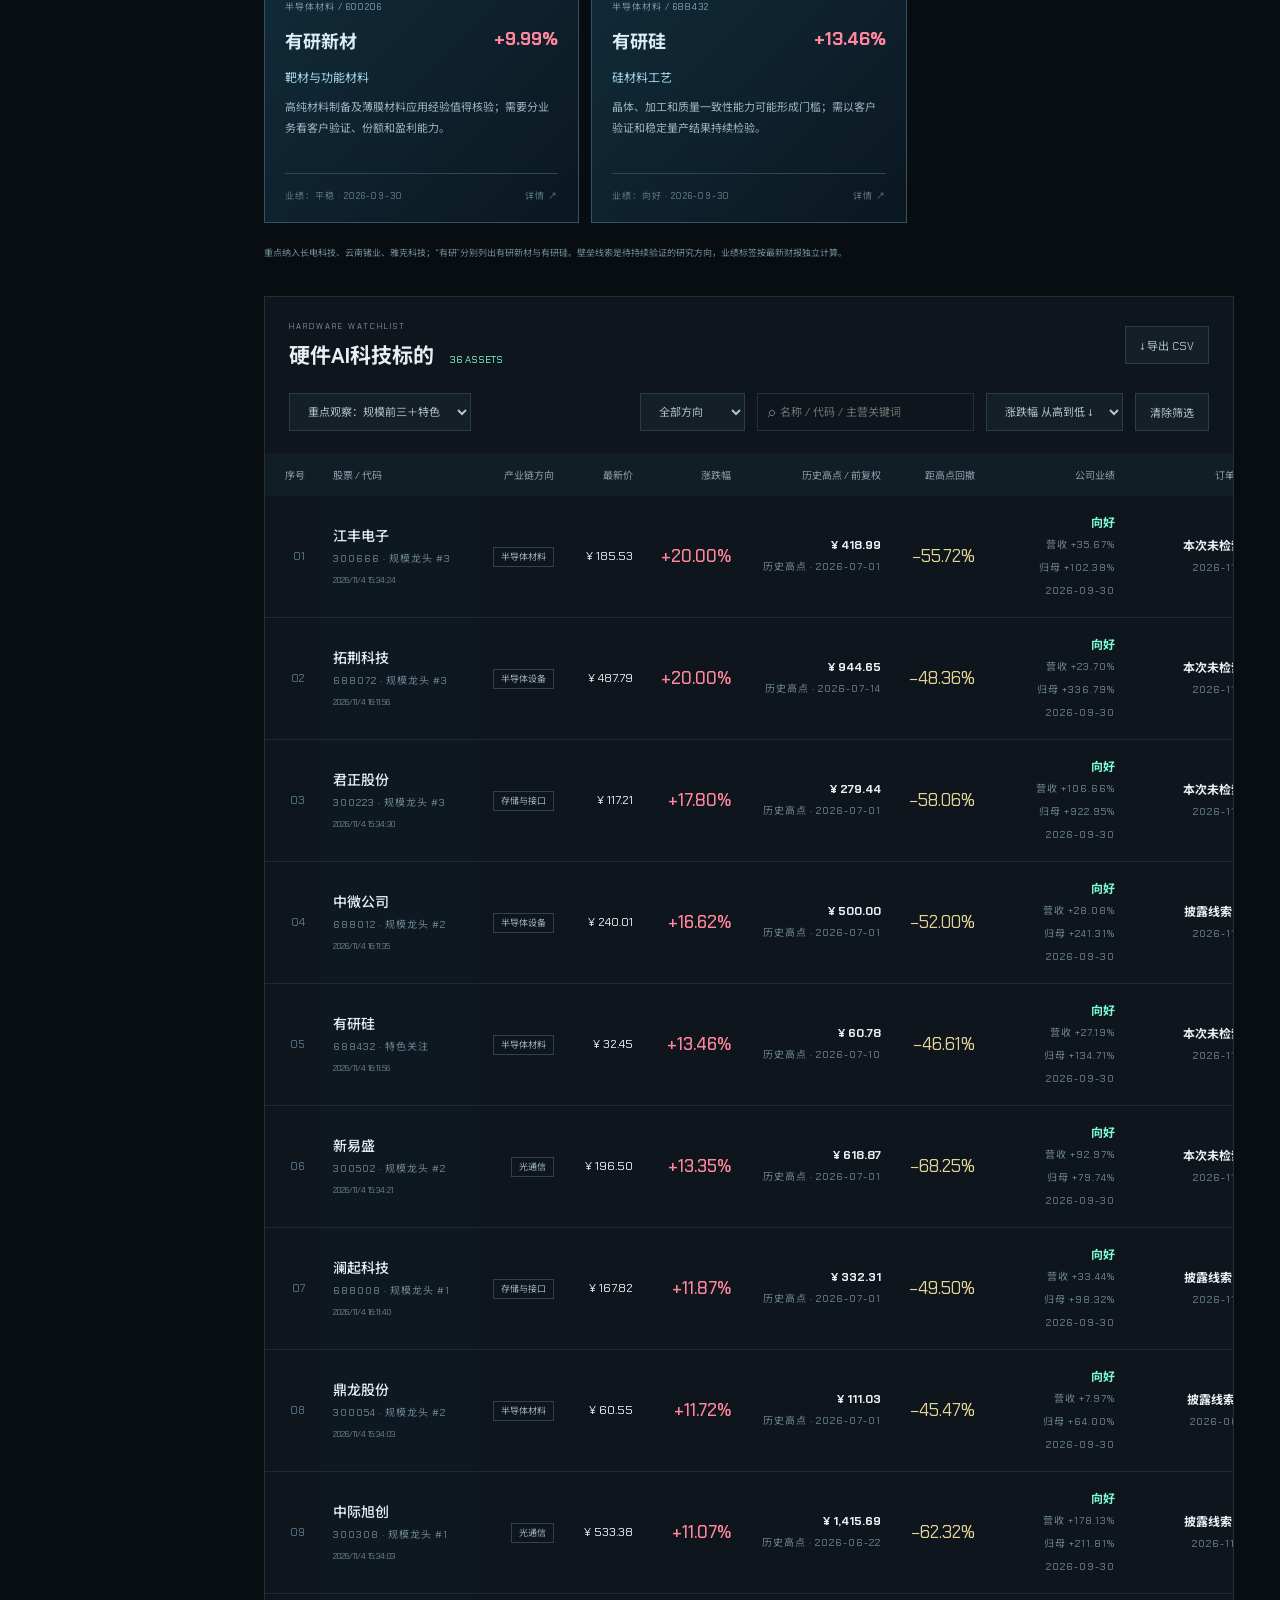
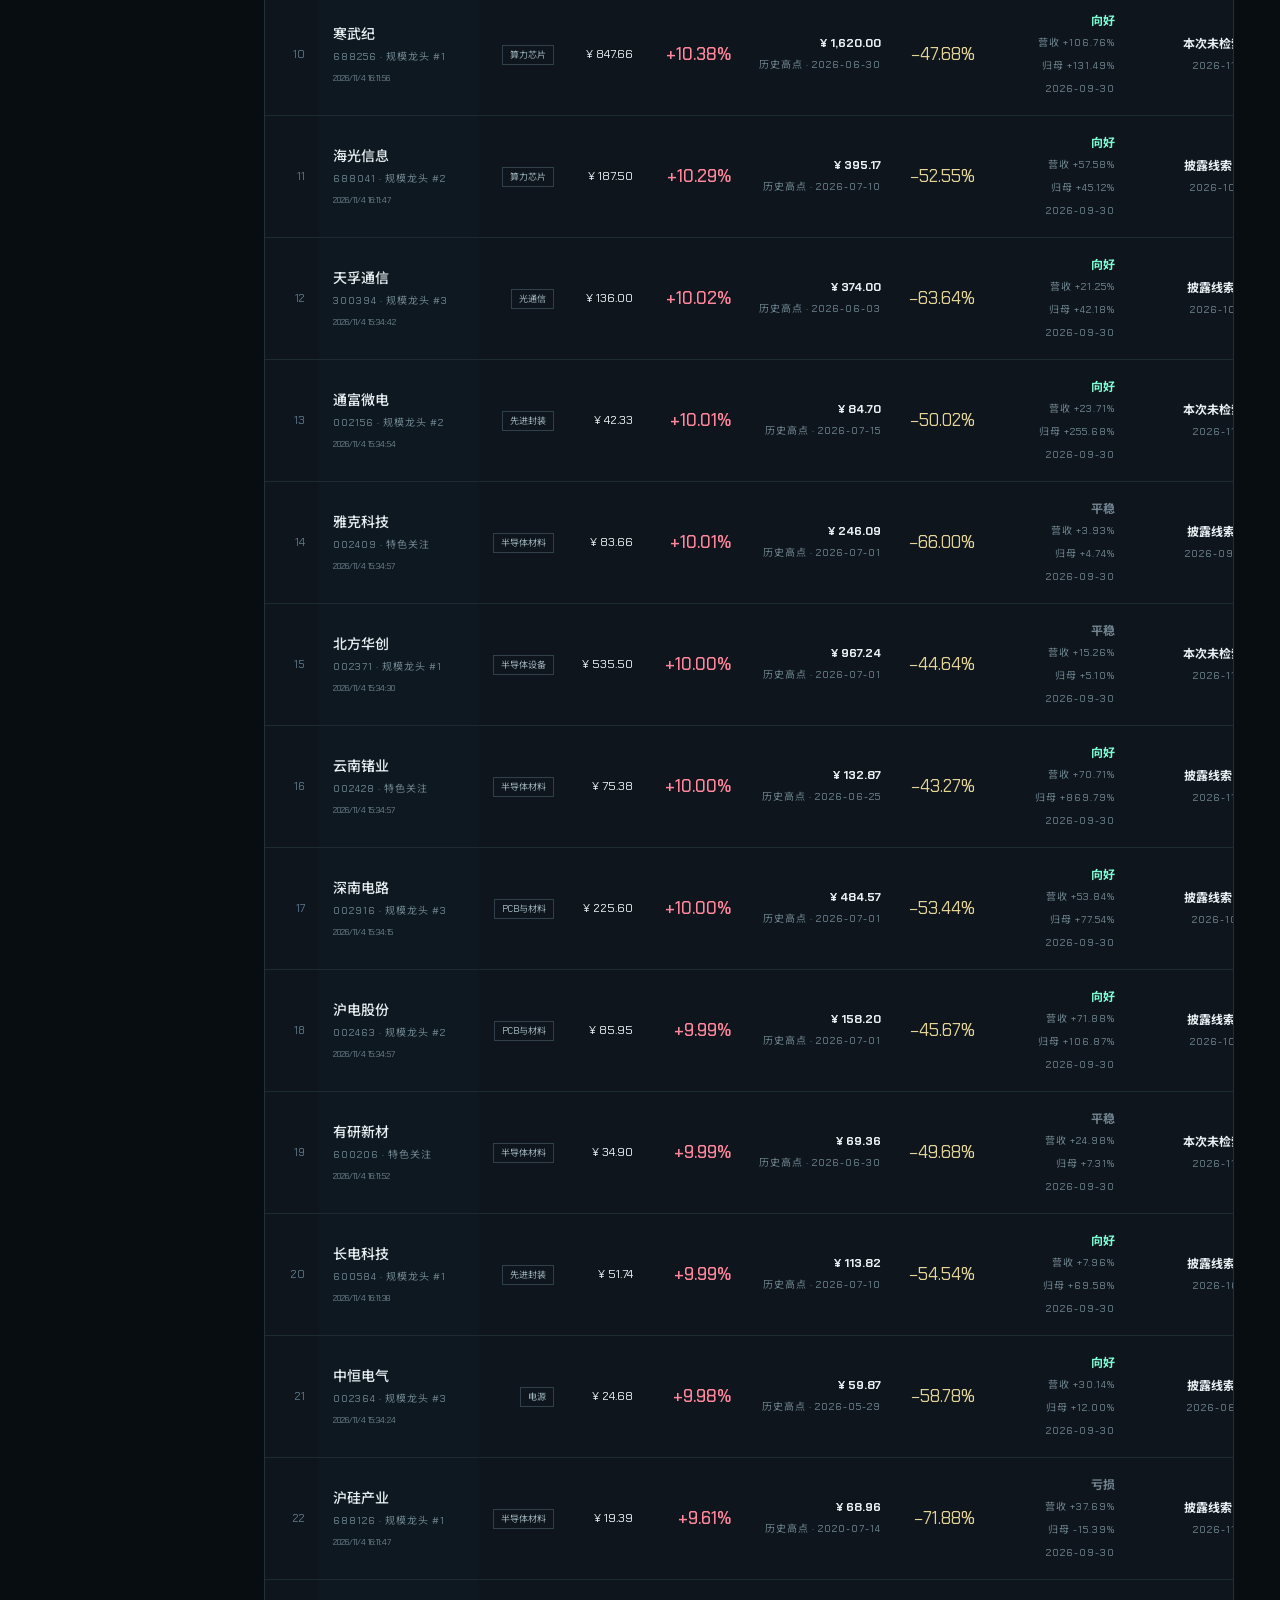
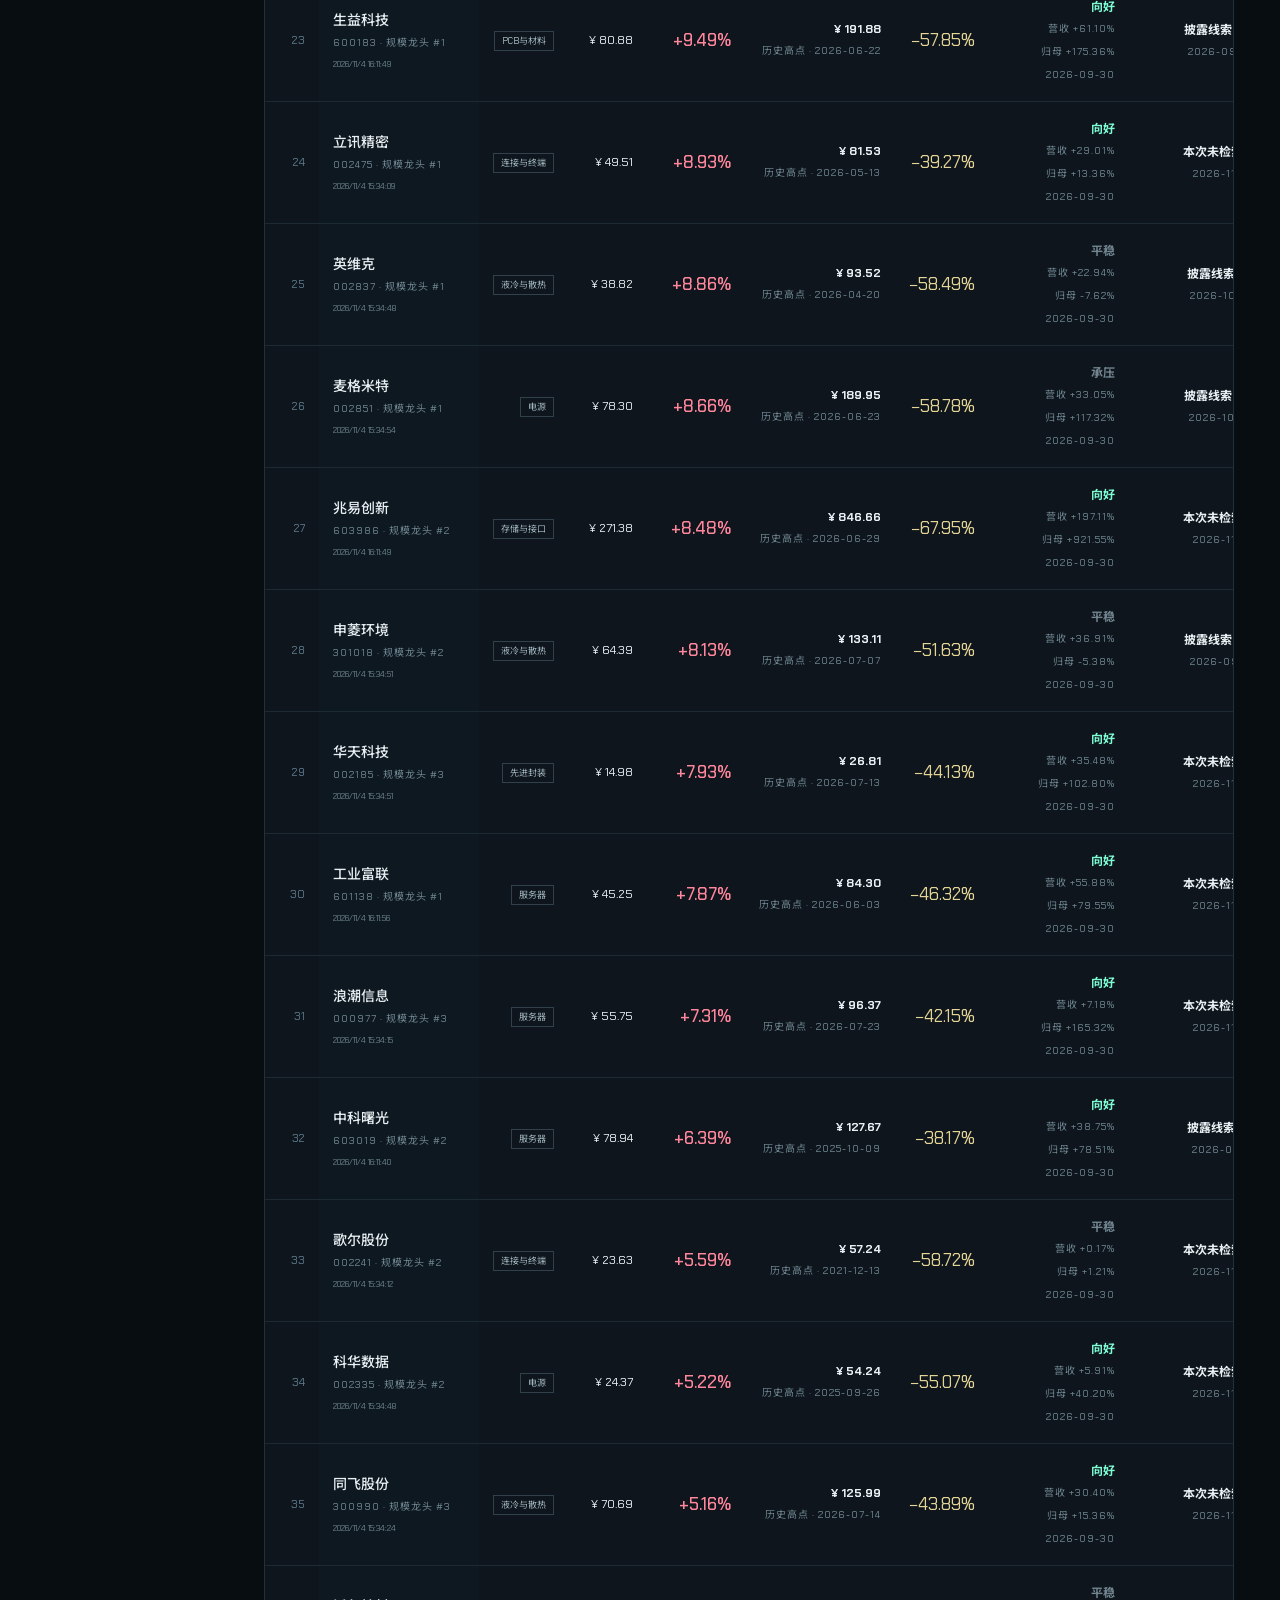
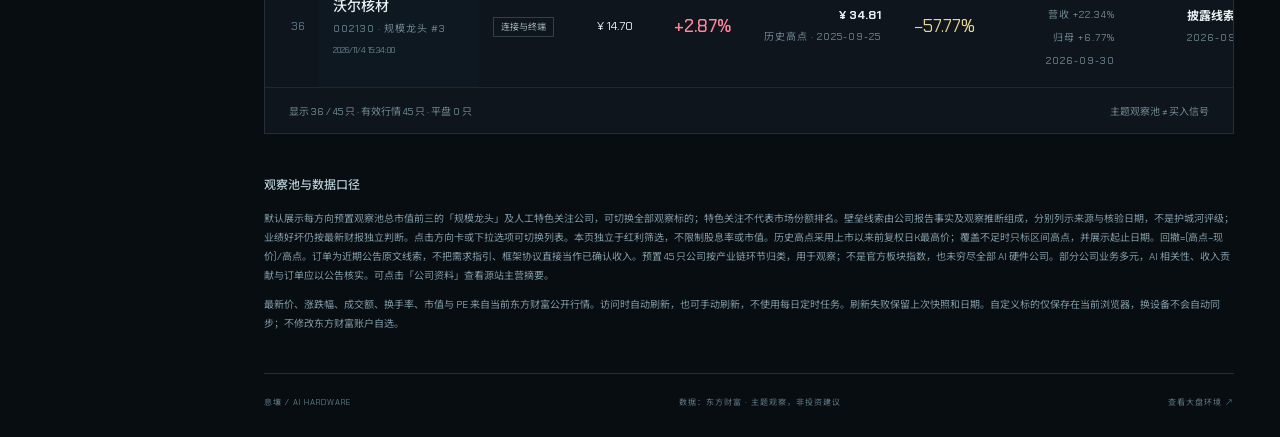
==== commit 25453634: "feat: expand AI hardware coverage and specialist moat evidence" ====
--- a/hardware.html
+++ b/hardware.html
@@ -1,10 +1,10 @@
 <!doctype html>
-<html lang="zh-CN"><head><meta charset="utf-8"><meta name="viewport" content="width=device-width,initial-scale=1"><meta name="theme-color" content="#080d12"><title>硬件AI科技 · 息壤工作台</title><link rel="stylesheet" href="style.css?v=20261104-hardware"><link rel="stylesheet" href="market.css"><link rel="stylesheet" href="hardware.css?v=3"></head>
+<html lang="zh-CN"><head><meta charset="utf-8"><meta name="viewport" content="width=device-width,initial-scale=1"><meta name="theme-color" content="#080d12"><title>硬件AI科技 · 息壤工作台</title><link rel="stylesheet" href="style.css?v=20261104-hardware"><link rel="stylesheet" href="market.css"><link rel="stylesheet" href="hardware.css?v=4"></head>
 <body><div class="shell"><aside><a class="logo" href="./"><b>息</b><span>息壤<small>DIVIDEND RADAR</small></span></a><div class="side-label">WORKSPACE / 工作台</div><a class="nav" href="./">◈　红利雷达 <span>01</span></a><a class="nav" href="./#favorites">☆　我的观察 <span>02</span></a><a class="nav" href="market.html">◎　大盘概览 <span>03</span></a><a class="nav active" href="hardware.html" aria-current="page">▧　硬件AI科技 <span>04</span></a><div class="side-bottom"><div class="orbit">▧</div><p>从芯片到机架，<br>看见算力的骨架。</p><small>HARDWARE / AI INFRA<br>OBSERVATION UNIVERSE</small><a href="https://github.com/Alexkaer/dividend-radar" target="_blank" rel="noopener">GITHUB ↗</a></div></aside>
-<main><header><span><i class="dot"></i> AI HARDWARE / 产业链观察</span><div class="market-header-actions"><button id="addHardware">＋ 添加标的</button><button id="refreshHardware">↻ 刷新数据</button></div></header><section class="hardware-hero"><div><div class="eyebrow">THE PHYSICAL SIDE OF INTELLIGENCE.</div><h1>算力之上，<br><em>硬件先行。</em></h1><p>沿着芯片、服务器、光通信与基础设施，观察 AI 硬件产业链。<br>每个方向预置池市值前2 · 高点回撤 · 业绩与订单</p><div class="signal"><span class="dot"></span><span id="hardwareState">正在载入观察池…</span></div></div><div class="chip-art" aria-hidden="true"><div class="chip-pins"></div><div class="chip-core"><small>COMPUTE / CONNECT / COOL</small><b>AI</b><span>HARDWARE SIGNALS</span></div><label>01—08 / INFRASTRUCTURE</label></div></section><div id="hardwareAlert" role="status"></div>
+<main><header><span><i class="dot"></i> AI HARDWARE / 产业链观察</span><div class="market-header-actions"><button id="addHardware">＋ 添加标的</button><button id="refreshHardware">↻ 刷新数据</button></div></header><section class="hardware-hero"><div><div class="eyebrow">THE PHYSICAL SIDE OF INTELLIGENCE.</div><h1>算力之上，<br><em>硬件先行。</em></h1><p>沿着芯片、服务器、光通信与基础设施，观察 AI 硬件产业链。<br>规模前三＋特色关注 · 11个方向 · 高点回撤 · 业绩与订单</p><div class="signal"><span class="dot"></span><span id="hardwareState">正在载入观察池…</span></div></div><div class="chip-art" aria-hidden="true"><div class="chip-pins"></div><div class="chip-core"><small>COMPUTE / CONNECT / COOL</small><b>AI</b><span>HARDWARE SIGNALS</span></div><label>01—11 / INFRASTRUCTURE</label></div></section><div id="hardwareAlert" role="status"></div>
 <section class="stats hardware-stats"><article><small>01 / 观察标的</small><b id="hardwareCount">—</b><span>代表性公司＋当前浏览器自定义</span></article><article><small>02 / 上涨 / 下跌</small><b id="hardwareBreadth">—</b><span>仅统计有效行情，平盘另计</span></article><article><small>03 / 观察池平均涨跌幅</small><b id="hardwareMean">—</b><span>有效标的等权平均，非行业指数</span></article><article><small>04 / 合计成交额</small><b id="hardwareAmount">—</b><span>仅当前观察池，单位亿元</span></article></section>
-<section class="hardware-segments"><div class="panel-heading"><div><div class="eyebrow">INDUSTRY CHAIN / 按方向浏览</div><h2>八个方向，一个视野</h2></div><span>观察池分类均值 · 点击筛选</span></div><div id="segmentCards" class="segment-cards"></div></section>
-<section class="board hardware-board"><div class="board-title"><div><div class="eyebrow">HARDWARE WATCHLIST</div><h2>硬件AI科技标的 <span id="hardwareResults"></span></h2></div><button id="exportHardware">↓ 导出 CSV</button></div><div class="toolbar"><select id="leaderMode" aria-label="龙头显示范围"><option value="leaders">各方向规模龙头</option><option value="all">全部观察标的</option></select><select id="hardwareGroup" aria-label="产业链方向"><option value="all">全部方向</option></select><label class="search">⌕ <input id="hardwareSearch" placeholder="名称 / 代码 / 主营关键词" aria-label="搜索硬件标的"></label><select id="hardwareSort" aria-label="硬件标的排序"><option value="change">涨跌幅 从高到低 ↓</option><option value="amount">成交额 从高到低 ↓</option><option value="cap">总市值 从大到小 ↓</option><option value="code">代码 从小到大 ↑</option></select><button id="clearHardwareFilter">清除筛选</button></div><div class="table-scroll"><table><thead><tr><th>序号</th><th>股票 / 代码</th><th>产业链方向</th><th>最新价</th><th>涨跌幅</th><th>历史高点 / 前复权</th><th>距高点回撤</th><th>公司业绩</th><th>订单披露</th><th>成交额 / 亿</th><th>总市值 / 亿</th><th>PE / TTM</th><th>换手率</th><th>公司资料</th><th>管理</th></tr></thead><tbody id="hardwareRows"></tbody></table></div><div id="hardwareEmpty" hidden>暂无匹配标的，请调整筛选条件。</div><div class="table-footer"><span id="hardwareShowing">等待数据</span><span>主题观察池 ≠ 买入信号</span></div></section>
-<section class="market-method"><h3>观察池与数据口径</h3><p>默认展示每方向预置观察池内总市值前2的「规模龙头」，可切换全部观察标的；不是全市场份额排名。点击方向卡或下拉选项可切换列表。本页独立于红利筛选，不限制股息率或市值。历史高点采用上市以来前复权日K最高价；覆盖不足时只标区间高点，并展示起止日期。回撤=(高点−现价)/高点。订单为近期公告原文线索，不把需求指引、框架协议直接当作已确认收入。预置 28 只公司按产业链环节归类，用于观察；不是官方板块指数，也未穷尽全部 AI 硬件公司。部分公司业务多元，AI 相关性、收入贡献与订单应以公告核实。可点击「公司资料」查看源站主营摘要。</p><p>最新价、涨跌幅、成交额、换手率、市值与 PE 来自当前东方财富公开行情。访问时自动刷新，也可手动刷新，不使用每日定时任务。刷新失败保留上次快照和日期。自定义标的仅保存在当前浏览器，换设备不会自动同步；不修改东方财富账户自选。</p></section><footer><span>息壤 / AI HARDWARE</span><span>数据：东方财富 · 主题观察，非投资建议</span><a href="market.html">查看大盘环境 ↗</a></footer></main></div>
+<section class="hardware-segments"><div class="panel-heading"><div><div class="eyebrow">INDUSTRY CHAIN / 按方向浏览</div><h2>从算力到材料，十一个方向</h2></div><span>观察池分类均值 · 点击筛选</span></div><div id="segmentCards" class="segment-cards"></div></section>
+<section class="hardware-spotlight"><div class="panel-heading"><div><div class="eyebrow">SPECIALIST WATCH / 特色能力</div><h2>规模之外，看见专长</h2></div><span>报告事实 × 壁垒观察 · 点击查看</span></div><div id="specialistCards" class="specialist-cards"></div><p class="market-footnote">重点纳入长电科技、云南锗业、雅克科技；“有研”分别列出有研新材与有研硅。壁垒线索是待持续验证的研究方向，业绩标签按最新财报独立计算。</p></section><section class="board hardware-board"><div class="board-title"><div><div class="eyebrow">HARDWARE WATCHLIST</div><h2>硬件AI科技标的 <span id="hardwareResults"></span></h2></div><button id="exportHardware">↓ 导出 CSV</button></div><div class="toolbar"><select id="leaderMode" aria-label="龙头显示范围"><option value="leaders">重点观察：规模前三＋特色</option><option value="all">全部观察标的</option></select><select id="hardwareGroup" aria-label="产业链方向"><option value="all">全部方向</option></select><label class="search">⌕ <input id="hardwareSearch" placeholder="名称 / 代码 / 主营关键词" aria-label="搜索硬件标的"></label><select id="hardwareSort" aria-label="硬件标的排序"><option value="change">涨跌幅 从高到低 ↓</option><option value="amount">成交额 从高到低 ↓</option><option value="cap">总市值 从大到小 ↓</option><option value="code">代码 从小到大 ↑</option></select><button id="clearHardwareFilter">清除筛选</button></div><div class="table-scroll"><table><thead><tr><th>序号</th><th>股票 / 代码</th><th>产业链方向</th><th>最新价</th><th>涨跌幅</th><th>历史高点 / 前复权</th><th>距高点回撤</th><th>公司业绩</th><th>订单披露</th><th>壁垒线索</th><th>成交额 / 亿</th><th>总市值 / 亿</th><th>PE / TTM</th><th>换手率</th><th>公司资料</th><th>管理</th></tr></thead><tbody id="hardwareRows"></tbody></table></div><div id="hardwareEmpty" hidden>暂无匹配标的，请调整筛选条件。</div><div class="table-footer"><span id="hardwareShowing">等待数据</span><span>主题观察池 ≠ 买入信号</span></div></section>
+<section class="market-method"><h3>观察池与数据口径</h3><p>默认展示每方向预置观察池总市值前三的「规模龙头」及人工特色关注公司，可切换全部观察标的；特色关注不代表市场份额排名。壁垒线索由公司报告事实及观察推断组成，分别列示来源与核验日期，不是护城河评级；业绩好坏仍按最新财报独立判断。点击方向卡或下拉选项可切换列表。本页独立于红利筛选，不限制股息率或市值。历史高点采用上市以来前复权日K最高价；覆盖不足时只标区间高点，并展示起止日期。回撤=(高点−现价)/高点。订单为近期公告原文线索，不把需求指引、框架协议直接当作已确认收入。预置 45 只公司按产业链环节归类，用于观察；不是官方板块指数，也未穷尽全部 AI 硬件公司。部分公司业务多元，AI 相关性、收入贡献与订单应以公告核实。可点击「公司资料」查看源站主营摘要。</p><p>最新价、涨跌幅、成交额、换手率、市值与 PE 来自当前东方财富公开行情。访问时自动刷新，也可手动刷新，不使用每日定时任务。刷新失败保留上次快照和日期。自定义标的仅保存在当前浏览器，换设备不会自动同步；不修改东方财富账户自选。</p></section><footer><span>息壤 / AI HARDWARE</span><span>数据：东方财富 · 主题观察，非投资建议</span><a href="market.html">查看大盘环境 ↗</a></footer></main></div>
 <dialog id="hardwareAddDialog" aria-labelledby="hardwareAddTitle"><form id="hardwareAddForm"><div class="share-heading"><h2 id="hardwareAddTitle">添加观察标的</h2><button type="button" id="closeHardwareAdd">关闭 ×</button></div><p>输入 A 股六位代码，系统将查询名称和最新行情。</p><label class="hardware-field">股票代码<input id="newHardwareCode" inputmode="numeric" pattern="[0-9]{6}" maxlength="6" required placeholder="例如 300308" autocomplete="off"></label><label class="hardware-field">观察方向<select id="newHardwareGroup" required></select></label><p id="hardwareAddMessage" role="status"></p><button id="confirmHardwareAdd" type="submit">查询并添加</button><p>自定义分类由你选择，新增标的仅保存在当前浏览器。</p></form></dialog>
-<dialog id="hardwareDetail" aria-labelledby="hardwareDetailTitle"><button id="closeHardwareDetail">关闭 ×</button><div id="hardwareDetailBody"></div></dialog><script src="hardware-metrics.js?v=1"></script><script src="live-data.js?v=20261104-leaders"></script><script src="hardware.js?v=2"></script></body></html>
+<dialog id="hardwareDetail" aria-labelledby="hardwareDetailTitle"><button id="closeHardwareDetail">关闭 ×</button><div id="hardwareDetailBody"></div></dialog><script src="hardware-metrics.js?v=2"></script><script src="live-data.js?v=20261104-specialists"></script><script src="hardware.js?v=3"></script></body></html>
--- a/hardware.css
+++ b/hardware.css
@@ -1,3 +1,5 @@
 .hardware-hero{display:flex;align-items:center;justify-content:space-between;gap:25px;padding:42px 0 34px;background:radial-gradient(ellipse at 85% 40%,#18243888,transparent 55%)}.hardware-hero h1{font-size:47px;margin:20px 0;color:#e6f3f3;line-height:1.35}.hardware-hero h1 em{color:#9bdbff}.hardware-hero p{font-size:12px;color:#8ea6b5;line-height:1.95}.chip-art{width:250px;height:250px;position:relative;display:grid;place-items:center;margin-right:40px}.chip-pins{position:absolute;inset:0;border:1px solid #385a6b;background:repeating-linear-gradient(0deg,transparent 0 13px,#4e718144 14px 15px,transparent 16px 25px)}.chip-pins:after{content:'';position:absolute;inset:16px;border:1px dashed #6792a5;transform:rotate(45deg);opacity:.3}.chip-core{position:relative;width:194px;height:194px;background:#0d1c29;box-shadow:0 0 45px #74c5ff19;border:1px solid #548298;display:flex;align-items:center;justify-content:center;flex-direction:column}.chip-core small{font-size:7px;letter-spacing:1.5px;color:#719db2}.chip-core b{font-size:78px;color:#a8deff;line-height:1.4;font-weight:500}.chip-core>span{font-size:8px;letter-spacing:2px;color:#78a4b8}.chip-art>label{position:absolute;bottom:-28px;font-size:8px;letter-spacing:2px;color:#55778b}.hardware-stats{margin:15px 0 35px}.hardware-stats b{font-size:32px}.breadth-slash{font-size:22px!important;color:#65808a!important}.hardware-segments{margin-bottom:26px}.segment-cards{display:grid;grid-template-columns:repeat(4,1fr);gap:10px}.segment-card{text-align:left;background:#0e1b25;border:1px solid #2b404d;padding:17px;transition:border-color .15s,background .15s}.segment-card small{display:block;font-size:8px;color:#678799;letter-spacing:1px}.segment-card b{display:block;font-size:13px;font-weight:500;color:#c3dce7;margin:12px 0}.segment-card strong{font-size:24px;font-weight:500;display:block;margin:5px 0 10px}.segment-card>span{font-size:9px;color:#7393a4}.segment-card.selected{border-color:#84c9eb;background:#142c3c}.segment-card:hover{border-color:#84c9eb}.hardware-change{font-size:17px;font-weight:500}.hardware-rank{font-size:11px;color:#5d7a8d}.hardware-board .toolbar select:first-child{margin-right:auto}.hardware-board .search input{width:185px}.hardware-board td:nth-child(2){min-width:160px}.hardware-board td:nth-child(2) small:last-child{font-size:8px;letter-spacing:0}.hardware-board td:nth-child(2) b{font-size:14px}.hardware-board th:first-child,.hardware-board td:first-child{padding-left:20px}.remove-hardware{font-size:9px;border-color:#57414c;color:#cba8b5;padding:5px 8px;background:transparent}#hardwareEmpty{padding:55px;text-align:center;color:#87a1b2}#hardwareAlert:not(:empty){padding:14px;margin:5px 0 22px;border:1px solid #5a6670;background:#17232b;color:#b5cdd9;font-size:12px}.hardware-field{display:block;font-size:12px;color:#adcad7;margin:20px 0}.hardware-field input,.hardware-field select{display:block;margin-top:9px;width:100%;padding:12px;border:1px solid #3b5c6c;color:#e4f0f4;background:#0c1b25;letter-spacing:1px}.hardware-field input:focus{border-color:#8fd4f9}#hardwareAddMessage{color:#b7e4fa;min-height:24px}#hardwareDetail{max-width:620px}#closeHardwareDetail{float:right}.hardware-detail-price{display:flex;gap:30px;align-items:center;margin:25px 0}.hardware-detail-price b{font-size:35px;color:#b2e2fc}.hardware-detail-price span{font-size:24px}#hardwareDetail h3{font-size:13px;color:#beddee;margin-top:25px}#hardwareDetail p{line-height:2}@media(max-width:1100px){.chip-art{width:200px;height:200px;margin-right:15px}.chip-core{width:155px;height:155px}.chip-core b{font-size:64px}.hardware-hero h1{font-size:40px}.hardware-stats b{font-size:27px}}@media(max-width:760px){.hardware-hero{position:relative;padding:30px 0}.hardware-hero>div:first-child{position:relative;z-index:2}.hardware-hero h1{font-size:35px}.chip-art{position:absolute;right:0;opacity:.2;width:180px;height:180px;margin:0}.hardware-hero p{font-size:10px}.segment-cards{grid-template-columns:repeat(2,1fr)}.segment-card{padding:14px}.segment-card strong{font-size:22px}.hardware-stats b{font-size:27px}.hardware-board .search{width:100%}.hardware-board .search input{width:220px}.market-header-actions{gap:5px}.market-header-actions button{padding:7px;font-size:9px}header>span{font-size:8px}.hardware-stats span{line-height:1.7}.hardware-field input{font-size:16px}}
 #hardwareBreadth>span:not(.breadth-slash){font-size:inherit}
 .drawdown{font-size:17px;color:#e4d496}.leader-analysis{padding:15px;border:1px solid #304b5c;background:#10212b;margin:18px 0}.leader-analysis h3{margin:0 0 14px!important}.leader-analysis li{font-size:11px;line-height:1.9;color:#a1bdcb}.order-evidence{border-top:1px solid #2f4751;padding:14px 0}.order-evidence b{font-size:11px;color:#c6e5ed}.order-evidence a{font-size:11px}.hardware-board td:nth-child(6),.hardware-board td:nth-child(8),.hardware-board td:nth-child(9){min-width:140px}.hardware-board td small{line-height:1.8}
+
+.hardware-spotlight{margin:35px 0}.specialist-cards{display:grid;grid-template-columns:repeat(3,minmax(0,1fr));gap:12px}.specialist-card{text-align:left;padding:20px;background:linear-gradient(135deg,#112b38,#0b1721);border:1px solid #325367;min-width:0}.specialist-card:hover{border-color:#9bdbff}.specialist-card>small{font-size:9px;letter-spacing:1px;color:#789aad}.specialist-card>div{display:flex;justify-content:space-between;gap:10px;margin:14px 0}.specialist-card b{color:#d9edf5;font-size:18px}.specialist-card strong{font-size:18px}.moat-tag{color:#a6d7ef;font-size:12px}.specialist-card p{font-size:11px;color:#9bb4c4;line-height:1.9;min-height:65px}.specialist-card footer{padding:15px 0 0;margin:0;font-size:9px;gap:7px;display:flex;flex-wrap:wrap;justify-content:space-between;border-top:1px solid #2b4655}.hardware-board td:nth-child(10){min-width:155px}@media(max-width:1000px){.specialist-cards{grid-template-columns:repeat(2,minmax(0,1fr))}}@media(max-width:600px){.specialist-cards{grid-template-columns:1fr}.specialist-card p{min-height:0}.hardware-spotlight .panel-heading{align-items:flex-start;gap:10px;flex-direction:column}}
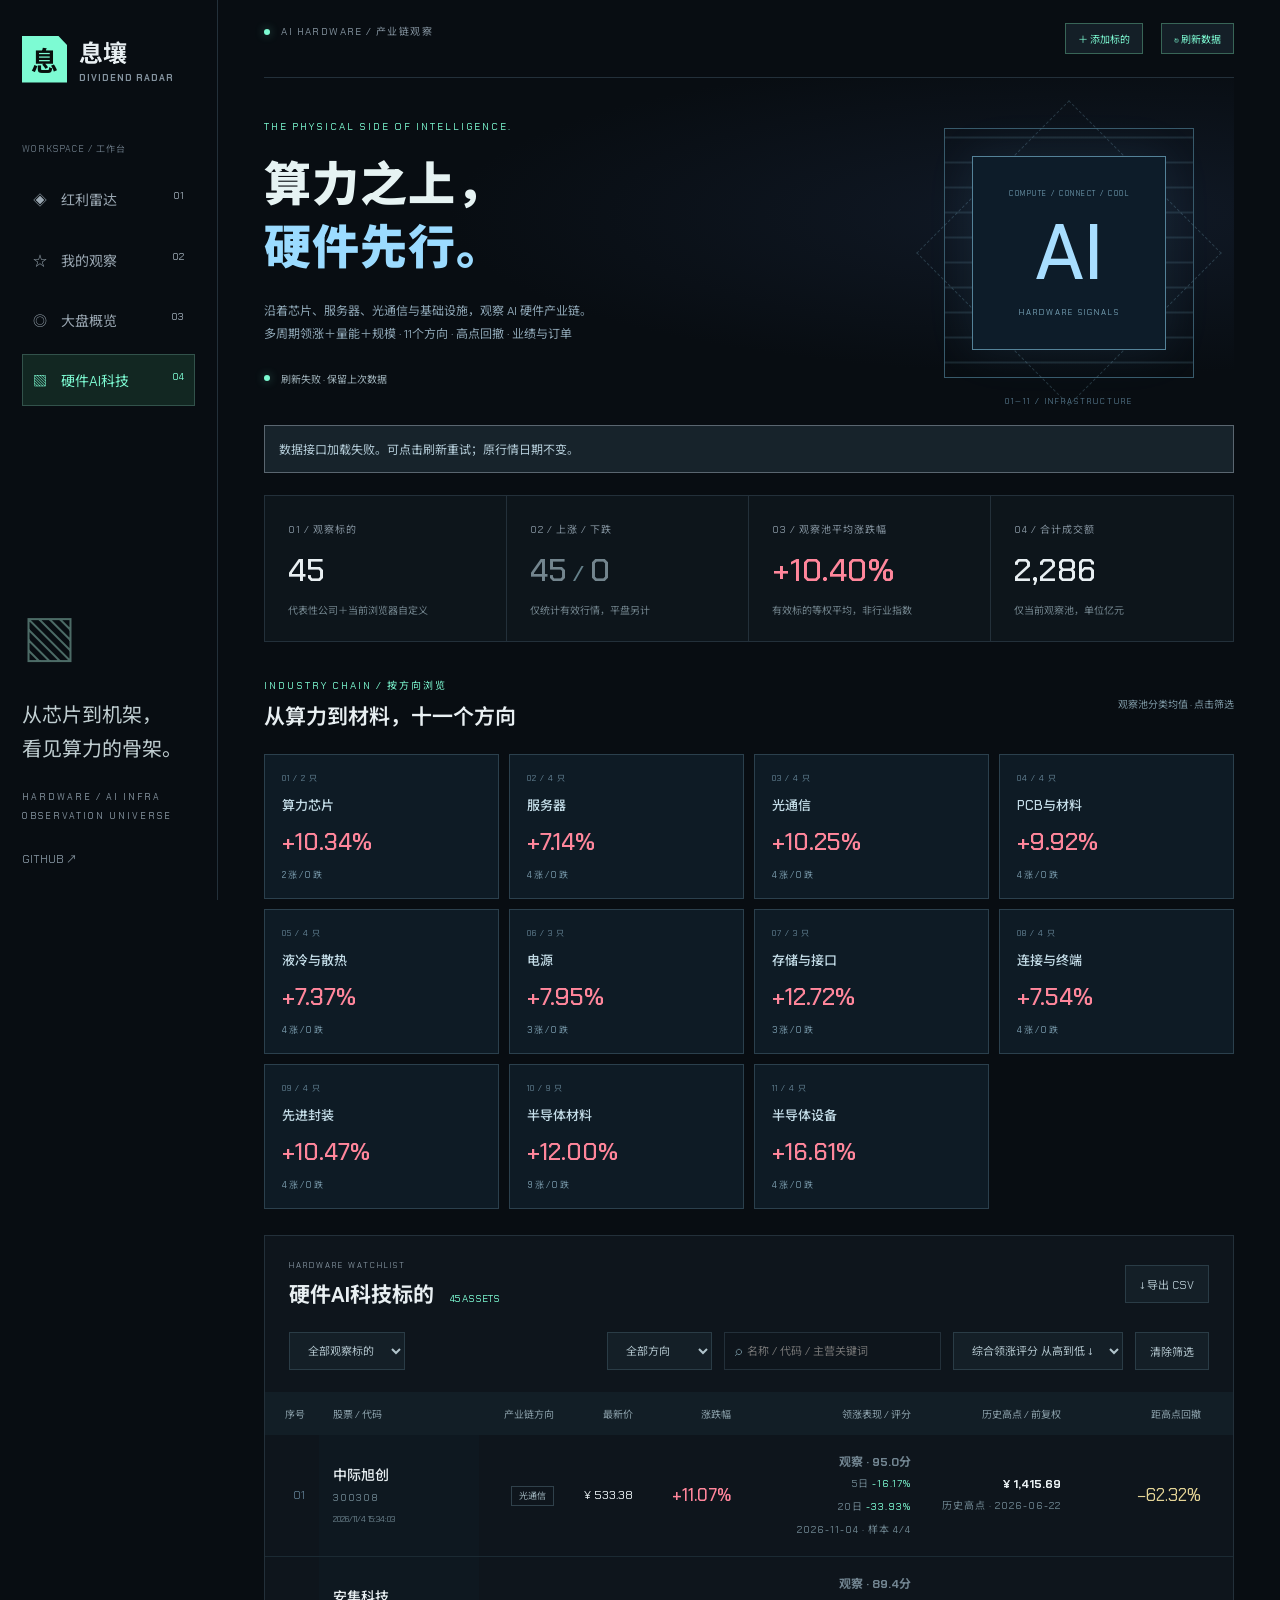
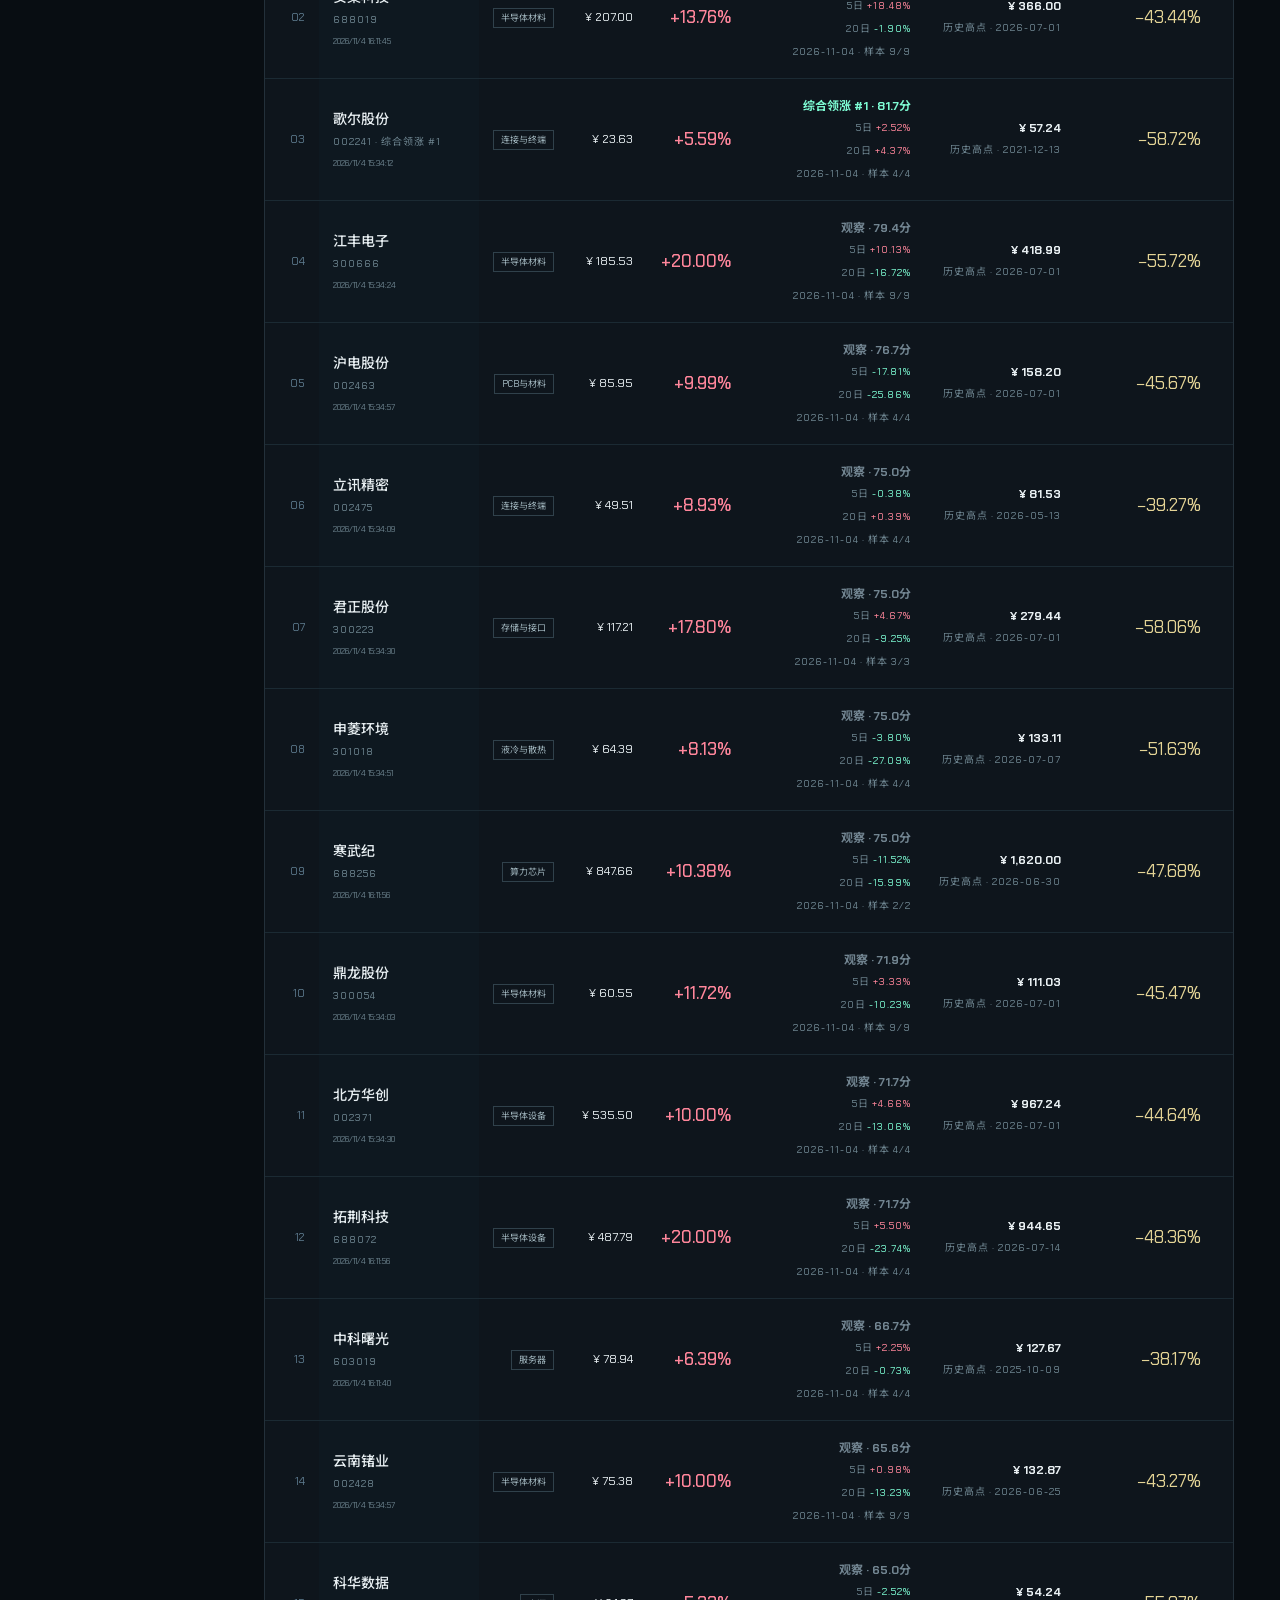
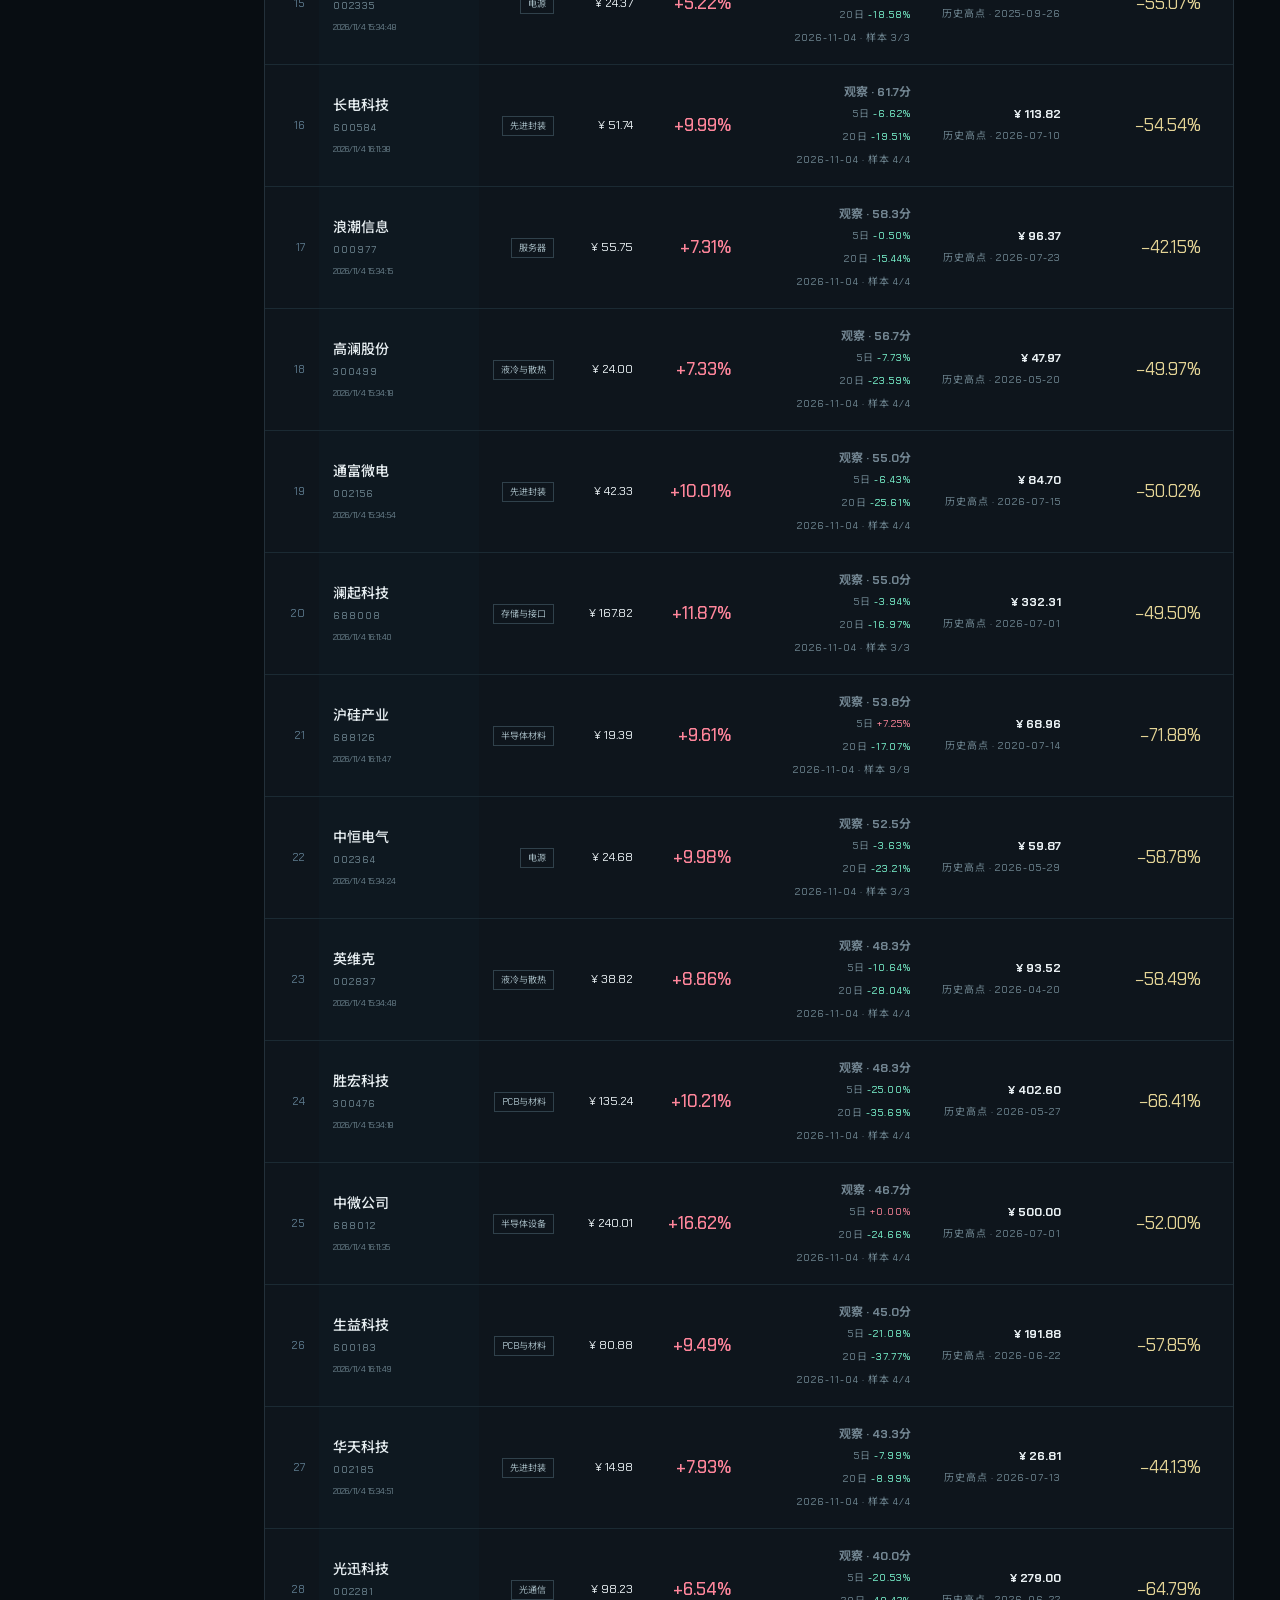
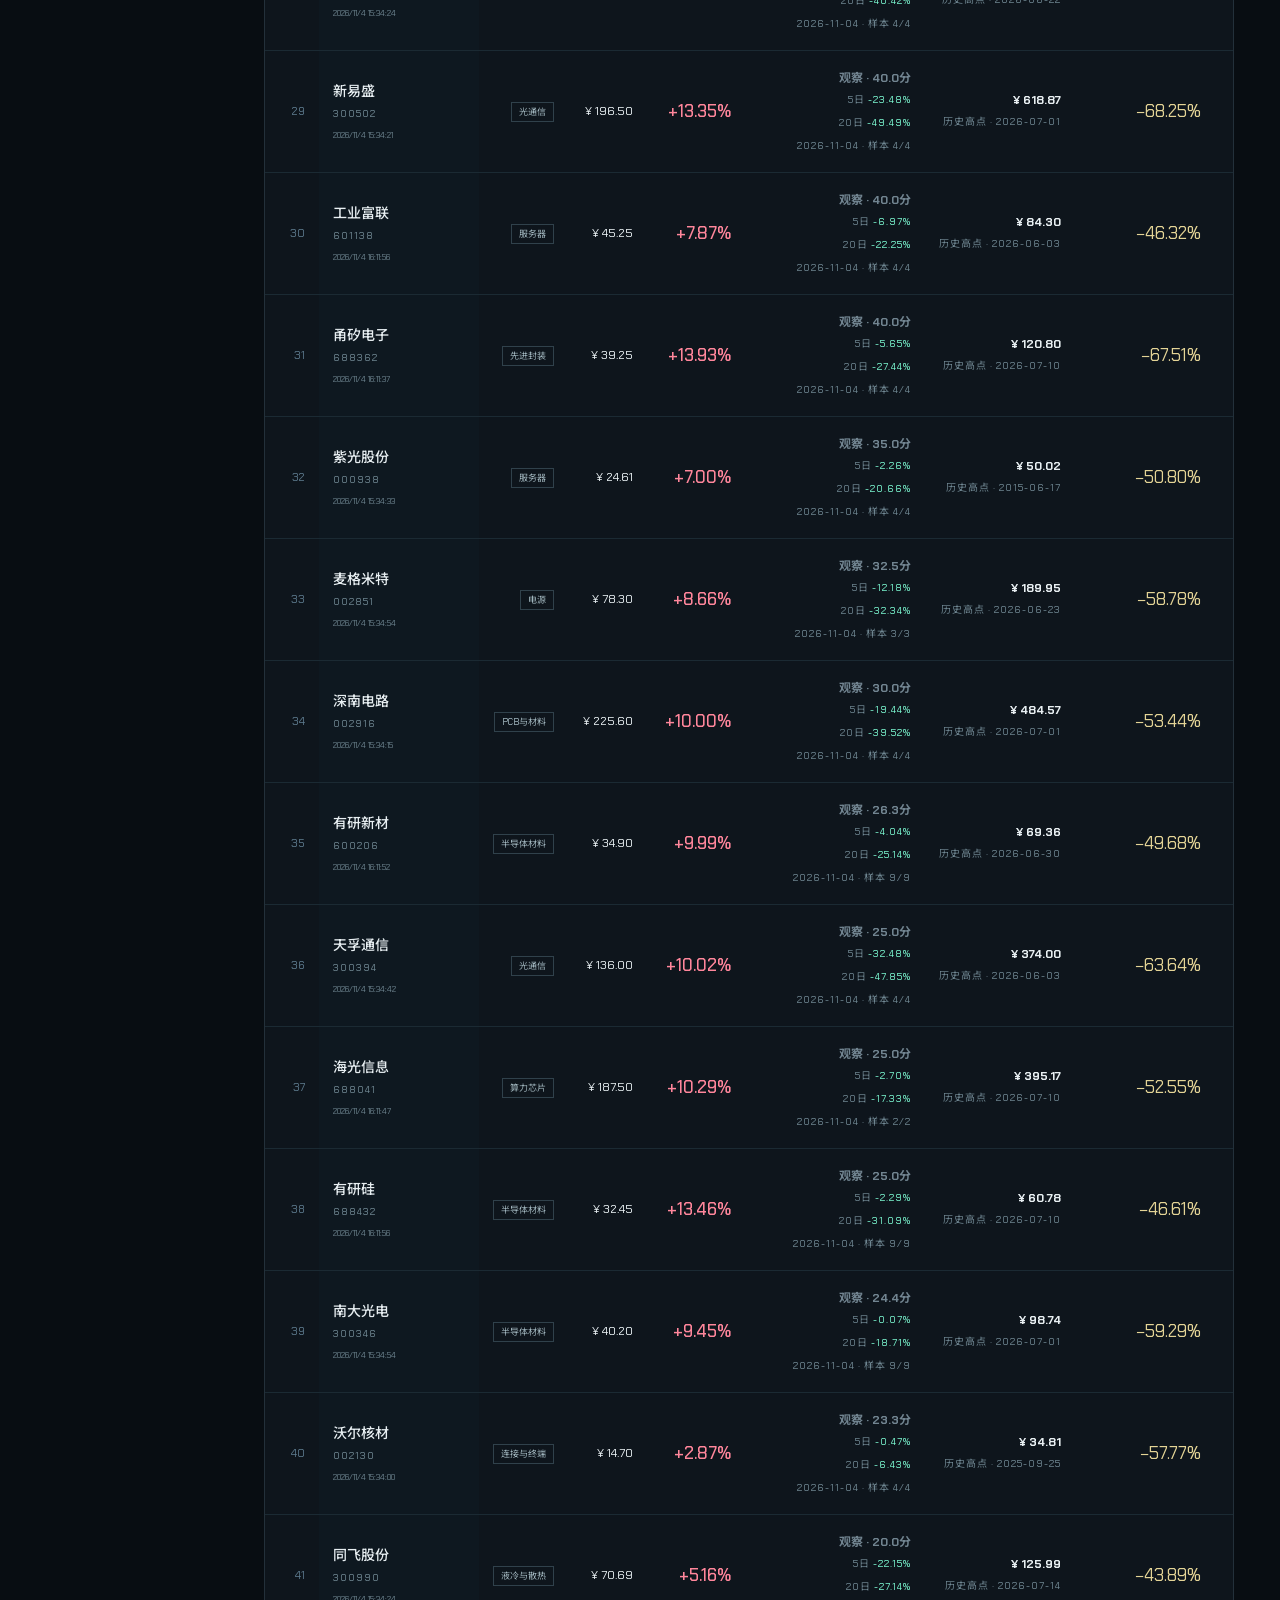
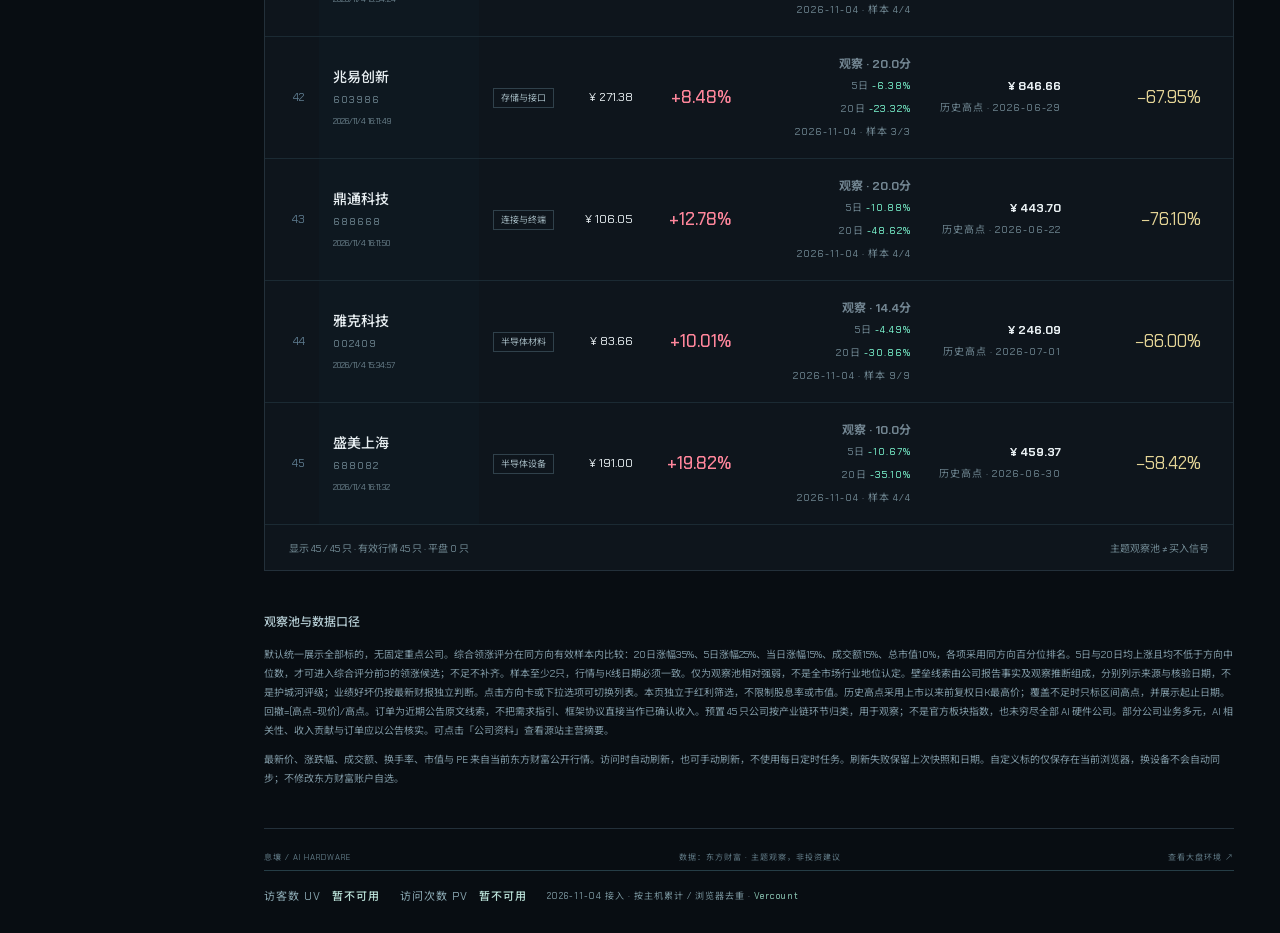
==== commit eb2c7f33: "feat: rank hardware by momentum and add visitor counts" ====
--- a/hardware.html
+++ b/hardware.html
@@ -1,10 +1,10 @@
 <!doctype html>
-<html lang="zh-CN"><head><meta charset="utf-8"><meta name="viewport" content="width=device-width,initial-scale=1"><meta name="theme-color" content="#080d12"><title>硬件AI科技 · 息壤工作台</title><link rel="stylesheet" href="style.css?v=20261104-hardware"><link rel="stylesheet" href="market.css"><link rel="stylesheet" href="hardware.css?v=4"></head>
+<html lang="zh-CN"><head><meta charset="utf-8"><meta name="viewport" content="width=device-width,initial-scale=1"><meta name="theme-color" content="#080d12"><title>硬件AI科技 · 息壤工作台</title><link rel="stylesheet" href="style.css?v=20261104-visitors"><link rel="stylesheet" href="market.css"><link rel="stylesheet" href="hardware.css?v=5"></head>
 <body><div class="shell"><aside><a class="logo" href="./"><b>息</b><span>息壤<small>DIVIDEND RADAR</small></span></a><div class="side-label">WORKSPACE / 工作台</div><a class="nav" href="./">◈　红利雷达 <span>01</span></a><a class="nav" href="./#favorites">☆　我的观察 <span>02</span></a><a class="nav" href="market.html">◎　大盘概览 <span>03</span></a><a class="nav active" href="hardware.html" aria-current="page">▧　硬件AI科技 <span>04</span></a><div class="side-bottom"><div class="orbit">▧</div><p>从芯片到机架，<br>看见算力的骨架。</p><small>HARDWARE / AI INFRA<br>OBSERVATION UNIVERSE</small><a href="https://github.com/Alexkaer/dividend-radar" target="_blank" rel="noopener">GITHUB ↗</a></div></aside>
-<main><header><span><i class="dot"></i> AI HARDWARE / 产业链观察</span><div class="market-header-actions"><button id="addHardware">＋ 添加标的</button><button id="refreshHardware">↻ 刷新数据</button></div></header><section class="hardware-hero"><div><div class="eyebrow">THE PHYSICAL SIDE OF INTELLIGENCE.</div><h1>算力之上，<br><em>硬件先行。</em></h1><p>沿着芯片、服务器、光通信与基础设施，观察 AI 硬件产业链。<br>规模前三＋特色关注 · 11个方向 · 高点回撤 · 业绩与订单</p><div class="signal"><span class="dot"></span><span id="hardwareState">正在载入观察池…</span></div></div><div class="chip-art" aria-hidden="true"><div class="chip-pins"></div><div class="chip-core"><small>COMPUTE / CONNECT / COOL</small><b>AI</b><span>HARDWARE SIGNALS</span></div><label>01—11 / INFRASTRUCTURE</label></div></section><div id="hardwareAlert" role="status"></div>
+<main><header><span><i class="dot"></i> AI HARDWARE / 产业链观察</span><div class="market-header-actions"><button id="addHardware">＋ 添加标的</button><button id="refreshHardware">↻ 刷新数据</button></div></header><section class="hardware-hero"><div><div class="eyebrow">THE PHYSICAL SIDE OF INTELLIGENCE.</div><h1>算力之上，<br><em>硬件先行。</em></h1><p>沿着芯片、服务器、光通信与基础设施，观察 AI 硬件产业链。<br>多周期领涨＋量能＋规模 · 11个方向 · 高点回撤 · 业绩与订单</p><div class="signal"><span class="dot"></span><span id="hardwareState">正在载入观察池…</span></div></div><div class="chip-art" aria-hidden="true"><div class="chip-pins"></div><div class="chip-core"><small>COMPUTE / CONNECT / COOL</small><b>AI</b><span>HARDWARE SIGNALS</span></div><label>01—11 / INFRASTRUCTURE</label></div></section><div id="hardwareAlert" role="status"></div>
 <section class="stats hardware-stats"><article><small>01 / 观察标的</small><b id="hardwareCount">—</b><span>代表性公司＋当前浏览器自定义</span></article><article><small>02 / 上涨 / 下跌</small><b id="hardwareBreadth">—</b><span>仅统计有效行情，平盘另计</span></article><article><small>03 / 观察池平均涨跌幅</small><b id="hardwareMean">—</b><span>有效标的等权平均，非行业指数</span></article><article><small>04 / 合计成交额</small><b id="hardwareAmount">—</b><span>仅当前观察池，单位亿元</span></article></section>
 <section class="hardware-segments"><div class="panel-heading"><div><div class="eyebrow">INDUSTRY CHAIN / 按方向浏览</div><h2>从算力到材料，十一个方向</h2></div><span>观察池分类均值 · 点击筛选</span></div><div id="segmentCards" class="segment-cards"></div></section>
-<section class="hardware-spotlight"><div class="panel-heading"><div><div class="eyebrow">SPECIALIST WATCH / 特色能力</div><h2>规模之外，看见专长</h2></div><span>报告事实 × 壁垒观察 · 点击查看</span></div><div id="specialistCards" class="specialist-cards"></div><p class="market-footnote">重点纳入长电科技、云南锗业、雅克科技；“有研”分别列出有研新材与有研硅。壁垒线索是待持续验证的研究方向，业绩标签按最新财报独立计算。</p></section><section class="board hardware-board"><div class="board-title"><div><div class="eyebrow">HARDWARE WATCHLIST</div><h2>硬件AI科技标的 <span id="hardwareResults"></span></h2></div><button id="exportHardware">↓ 导出 CSV</button></div><div class="toolbar"><select id="leaderMode" aria-label="龙头显示范围"><option value="leaders">重点观察：规模前三＋特色</option><option value="all">全部观察标的</option></select><select id="hardwareGroup" aria-label="产业链方向"><option value="all">全部方向</option></select><label class="search">⌕ <input id="hardwareSearch" placeholder="名称 / 代码 / 主营关键词" aria-label="搜索硬件标的"></label><select id="hardwareSort" aria-label="硬件标的排序"><option value="change">涨跌幅 从高到低 ↓</option><option value="amount">成交额 从高到低 ↓</option><option value="cap">总市值 从大到小 ↓</option><option value="code">代码 从小到大 ↑</option></select><button id="clearHardwareFilter">清除筛选</button></div><div class="table-scroll"><table><thead><tr><th>序号</th><th>股票 / 代码</th><th>产业链方向</th><th>最新价</th><th>涨跌幅</th><th>历史高点 / 前复权</th><th>距高点回撤</th><th>公司业绩</th><th>订单披露</th><th>壁垒线索</th><th>成交额 / 亿</th><th>总市值 / 亿</th><th>PE / TTM</th><th>换手率</th><th>公司资料</th><th>管理</th></tr></thead><tbody id="hardwareRows"></tbody></table></div><div id="hardwareEmpty" hidden>暂无匹配标的，请调整筛选条件。</div><div class="table-footer"><span id="hardwareShowing">等待数据</span><span>主题观察池 ≠ 买入信号</span></div></section>
-<section class="market-method"><h3>观察池与数据口径</h3><p>默认展示每方向预置观察池总市值前三的「规模龙头」及人工特色关注公司，可切换全部观察标的；特色关注不代表市场份额排名。壁垒线索由公司报告事实及观察推断组成，分别列示来源与核验日期，不是护城河评级；业绩好坏仍按最新财报独立判断。点击方向卡或下拉选项可切换列表。本页独立于红利筛选，不限制股息率或市值。历史高点采用上市以来前复权日K最高价；覆盖不足时只标区间高点，并展示起止日期。回撤=(高点−现价)/高点。订单为近期公告原文线索，不把需求指引、框架协议直接当作已确认收入。预置 45 只公司按产业链环节归类，用于观察；不是官方板块指数，也未穷尽全部 AI 硬件公司。部分公司业务多元，AI 相关性、收入贡献与订单应以公告核实。可点击「公司资料」查看源站主营摘要。</p><p>最新价、涨跌幅、成交额、换手率、市值与 PE 来自当前东方财富公开行情。访问时自动刷新，也可手动刷新，不使用每日定时任务。刷新失败保留上次快照和日期。自定义标的仅保存在当前浏览器，换设备不会自动同步；不修改东方财富账户自选。</p></section><footer><span>息壤 / AI HARDWARE</span><span>数据：东方财富 · 主题观察，非投资建议</span><a href="market.html">查看大盘环境 ↗</a></footer></main></div>
+<section class="board hardware-board"><div class="board-title"><div><div class="eyebrow">HARDWARE WATCHLIST</div><h2>硬件AI科技标的 <span id="hardwareResults"></span></h2></div><button id="exportHardware">↓ 导出 CSV</button></div><div class="toolbar"><select id="leaderMode" aria-label="龙头显示范围"><option value="all">全部观察标的</option><option value="leaders">综合领涨候选</option></select><select id="hardwareGroup" aria-label="产业链方向"><option value="all">全部方向</option></select><label class="search">⌕ <input id="hardwareSearch" placeholder="名称 / 代码 / 主营关键词" aria-label="搜索硬件标的"></label><select id="hardwareSort" aria-label="硬件标的排序"><option value="leaderScore">综合领涨评分 从高到低 ↓</option><option value="change">涨跌幅 从高到低 ↓</option><option value="amount">成交额 从高到低 ↓</option><option value="cap">总市值 从大到小 ↓</option><option value="code">代码 从小到大 ↑</option></select><button id="clearHardwareFilter">清除筛选</button></div><div class="table-scroll"><table><thead><tr><th>序号</th><th>股票 / 代码</th><th>产业链方向</th><th>最新价</th><th>涨跌幅</th><th>领涨表现 / 评分</th><th>历史高点 / 前复权</th><th>距高点回撤</th><th>公司业绩</th><th>订单披露</th><th>壁垒线索</th><th>成交额 / 亿</th><th>总市值 / 亿</th><th>PE / TTM</th><th>换手率</th><th>公司资料</th><th>管理</th></tr></thead><tbody id="hardwareRows"></tbody></table></div><div id="hardwareEmpty" hidden>暂无匹配标的，请调整筛选条件。</div><div class="table-footer"><span id="hardwareShowing">等待数据</span><span>主题观察池 ≠ 买入信号</span></div></section>
+<section class="market-method"><h3>观察池与数据口径</h3><p>默认统一展示全部标的，无固定重点公司。综合领涨评分在同方向有效样本内比较：20日涨幅35%、5日涨幅25%、当日涨幅15%、成交额15%、总市值10%，各项采用同方向百分位排名。5日与20日均上涨且均不低于方向中位数，才可进入综合评分前3的领涨候选；不足不补齐。样本至少2只，行情与K线日期必须一致。仅为观察池相对强弱，不是全市场行业地位认定。壁垒线索由公司报告事实及观察推断组成，分别列示来源与核验日期，不是护城河评级；业绩好坏仍按最新财报独立判断。点击方向卡或下拉选项可切换列表。本页独立于红利筛选，不限制股息率或市值。历史高点采用上市以来前复权日K最高价；覆盖不足时只标区间高点，并展示起止日期。回撤=(高点−现价)/高点。订单为近期公告原文线索，不把需求指引、框架协议直接当作已确认收入。预置 45 只公司按产业链环节归类，用于观察；不是官方板块指数，也未穷尽全部 AI 硬件公司。部分公司业务多元，AI 相关性、收入贡献与订单应以公告核实。可点击「公司资料」查看源站主营摘要。</p><p>最新价、涨跌幅、成交额、换手率、市值与 PE 来自当前东方财富公开行情。访问时自动刷新，也可手动刷新，不使用每日定时任务。刷新失败保留上次快照和日期。自定义标的仅保存在当前浏览器，换设备不会自动同步；不修改东方财富账户自选。</p></section><footer><span>息壤 / AI HARDWARE</span><span>数据：东方财富 · 主题观察，非投资建议</span><a href="market.html">查看大盘环境 ↗</a><div class="visitor-stats" aria-label="网站访问统计"><span>访客数 UV <b id="vercount_value_site_uv">加载中</b></span><span>访问次数 PV <b id="vercount_value_site_pv">加载中</b></span><small>2026-11-04 接入 · 按主机累计 / 浏览器去重 · <a href="https://vercount.one/" target="_blank" rel="noopener">Vercount</a></small></div></footer></main></div>
 <dialog id="hardwareAddDialog" aria-labelledby="hardwareAddTitle"><form id="hardwareAddForm"><div class="share-heading"><h2 id="hardwareAddTitle">添加观察标的</h2><button type="button" id="closeHardwareAdd">关闭 ×</button></div><p>输入 A 股六位代码，系统将查询名称和最新行情。</p><label class="hardware-field">股票代码<input id="newHardwareCode" inputmode="numeric" pattern="[0-9]{6}" maxlength="6" required placeholder="例如 300308" autocomplete="off"></label><label class="hardware-field">观察方向<select id="newHardwareGroup" required></select></label><p id="hardwareAddMessage" role="status"></p><button id="confirmHardwareAdd" type="submit">查询并添加</button><p>自定义分类由你选择，新增标的仅保存在当前浏览器。</p></form></dialog>
-<dialog id="hardwareDetail" aria-labelledby="hardwareDetailTitle"><button id="closeHardwareDetail">关闭 ×</button><div id="hardwareDetailBody"></div></dialog><script src="hardware-metrics.js?v=2"></script><script src="live-data.js?v=20261104-specialists"></script><script src="hardware.js?v=3"></script></body></html>
+<dialog id="hardwareDetail" aria-labelledby="hardwareDetailTitle"><button id="closeHardwareDetail">关闭 ×</button><div id="hardwareDetailBody"></div></dialog><script src="hardware-metrics.js?v=3"></script><script src="live-data.js?v=20261104-leadership"></script><script src="hardware.js?v=4"></script><script src="visitor-count.js?v=1" defer></script></body></html>
--- a/style.css
+++ b/style.css
@@ -6,3 +6,5 @@
 .board-actions{display:flex;gap:8px;flex-wrap:wrap}.stock-share{display:block;font-size:9px;padding:3px 0;border:0;background:none;color:#8edaca;margin-top:5px}.detail-share{margin-top:14px;color:var(--cyan);border-color:#3d7868}.share-heading{display:flex;gap:15px;justify-content:space-between;align-items:center}.share-heading h2{font-size:18px}.share-heading button{flex-shrink:0}#shareDialog{max-width:680px;padding:22px}#shareStatus{min-height:20px;font-size:12px;color:#a9c9bd}.share-image-wrap{max-height:57vh;overflow:auto;background:#080f16}#shareImage{display:block;width:100%;height:auto}#shareImage[hidden]{display:none}.share-actions{display:flex;gap:10px;margin-top:16px;flex-wrap:wrap}.download-share{display:inline-block;padding:10px 16px;border:1px solid #72d4b5;background:#17352b;color:#a1ffdb;font-size:12px}.download-share[hidden]{display:none}button:disabled{opacity:.4;cursor:not-allowed}.share-hint{font-size:10px!important;color:#859f95!important}@media(max-width:760px){.board-title{align-items:flex-start;gap:10px}.board-actions{justify-content:flex-end;max-width:160px}.board-actions button{padding:8px;font-size:10px}#shareDialog{width:95%;padding:16px}.share-heading h2{font-size:15px}}
 aside a.nav{display:block}
 @media(max-width:760px){aside{flex-wrap:wrap}}
+
+footer{flex-wrap:wrap}.visitor-stats{width:100%;display:flex;align-items:center;gap:20px;flex-wrap:wrap;border-top:1px solid #253d46;padding-top:16px;margin-top:8px;font-size:11px;color:#8ba9b3}.visitor-stats b{color:#b8dfd6;font-weight:500;margin-left:7px}.visitor-stats small{font-size:9px;color:#77929b}.visitor-stats a{color:#8dc9b6}@media(max-width:600px){.visitor-stats{gap:12px}.visitor-stats small{width:100%;line-height:1.7}}
--- a/hardware.css
+++ b/hardware.css
@@ -2,4 +2,5 @@
 #hardwareBreadth>span:not(.breadth-slash){font-size:inherit}
 .drawdown{font-size:17px;color:#e4d496}.leader-analysis{padding:15px;border:1px solid #304b5c;background:#10212b;margin:18px 0}.leader-analysis h3{margin:0 0 14px!important}.leader-analysis li{font-size:11px;line-height:1.9;color:#a1bdcb}.order-evidence{border-top:1px solid #2f4751;padding:14px 0}.order-evidence b{font-size:11px;color:#c6e5ed}.order-evidence a{font-size:11px}.hardware-board td:nth-child(6),.hardware-board td:nth-child(8),.hardware-board td:nth-child(9){min-width:140px}.hardware-board td small{line-height:1.8}
 
-.hardware-spotlight{margin:35px 0}.specialist-cards{display:grid;grid-template-columns:repeat(3,minmax(0,1fr));gap:12px}.specialist-card{text-align:left;padding:20px;background:linear-gradient(135deg,#112b38,#0b1721);border:1px solid #325367;min-width:0}.specialist-card:hover{border-color:#9bdbff}.specialist-card>small{font-size:9px;letter-spacing:1px;color:#789aad}.specialist-card>div{display:flex;justify-content:space-between;gap:10px;margin:14px 0}.specialist-card b{color:#d9edf5;font-size:18px}.specialist-card strong{font-size:18px}.moat-tag{color:#a6d7ef;font-size:12px}.specialist-card p{font-size:11px;color:#9bb4c4;line-height:1.9;min-height:65px}.specialist-card footer{padding:15px 0 0;margin:0;font-size:9px;gap:7px;display:flex;flex-wrap:wrap;justify-content:space-between;border-top:1px solid #2b4655}.hardware-board td:nth-child(10){min-width:155px}@media(max-width:1000px){.specialist-cards{grid-template-columns:repeat(2,minmax(0,1fr))}}@media(max-width:600px){.specialist-cards{grid-template-columns:1fr}.specialist-card p{min-height:0}.hardware-spotlight .panel-heading{align-items:flex-start;gap:10px;flex-direction:column}}
+
+.moat-tag{color:#a6d7ef;font-size:12px}.hardware-board td:nth-child(6){min-width:180px}.hardware-board td:nth-child(7),.hardware-board td:nth-child(9),.hardware-board td:nth-child(10),.hardware-board td:nth-child(11){min-width:145px}
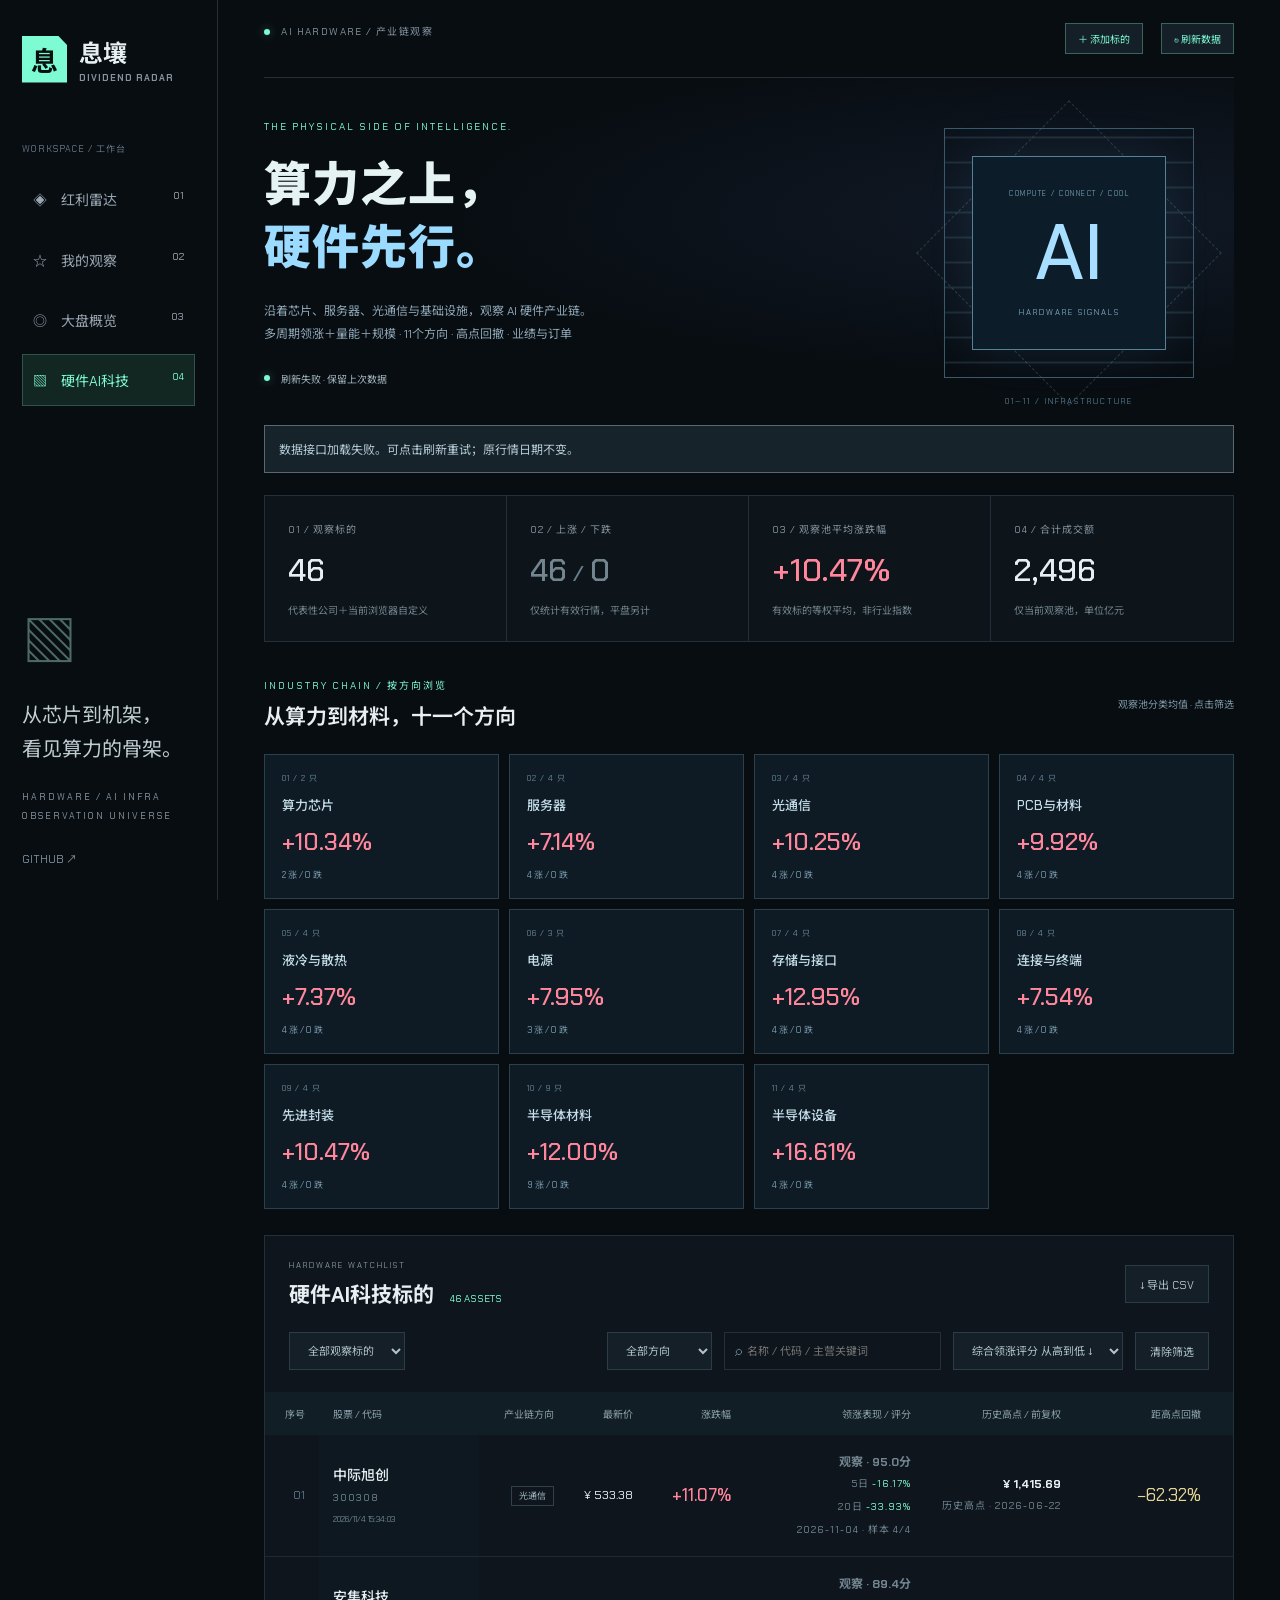
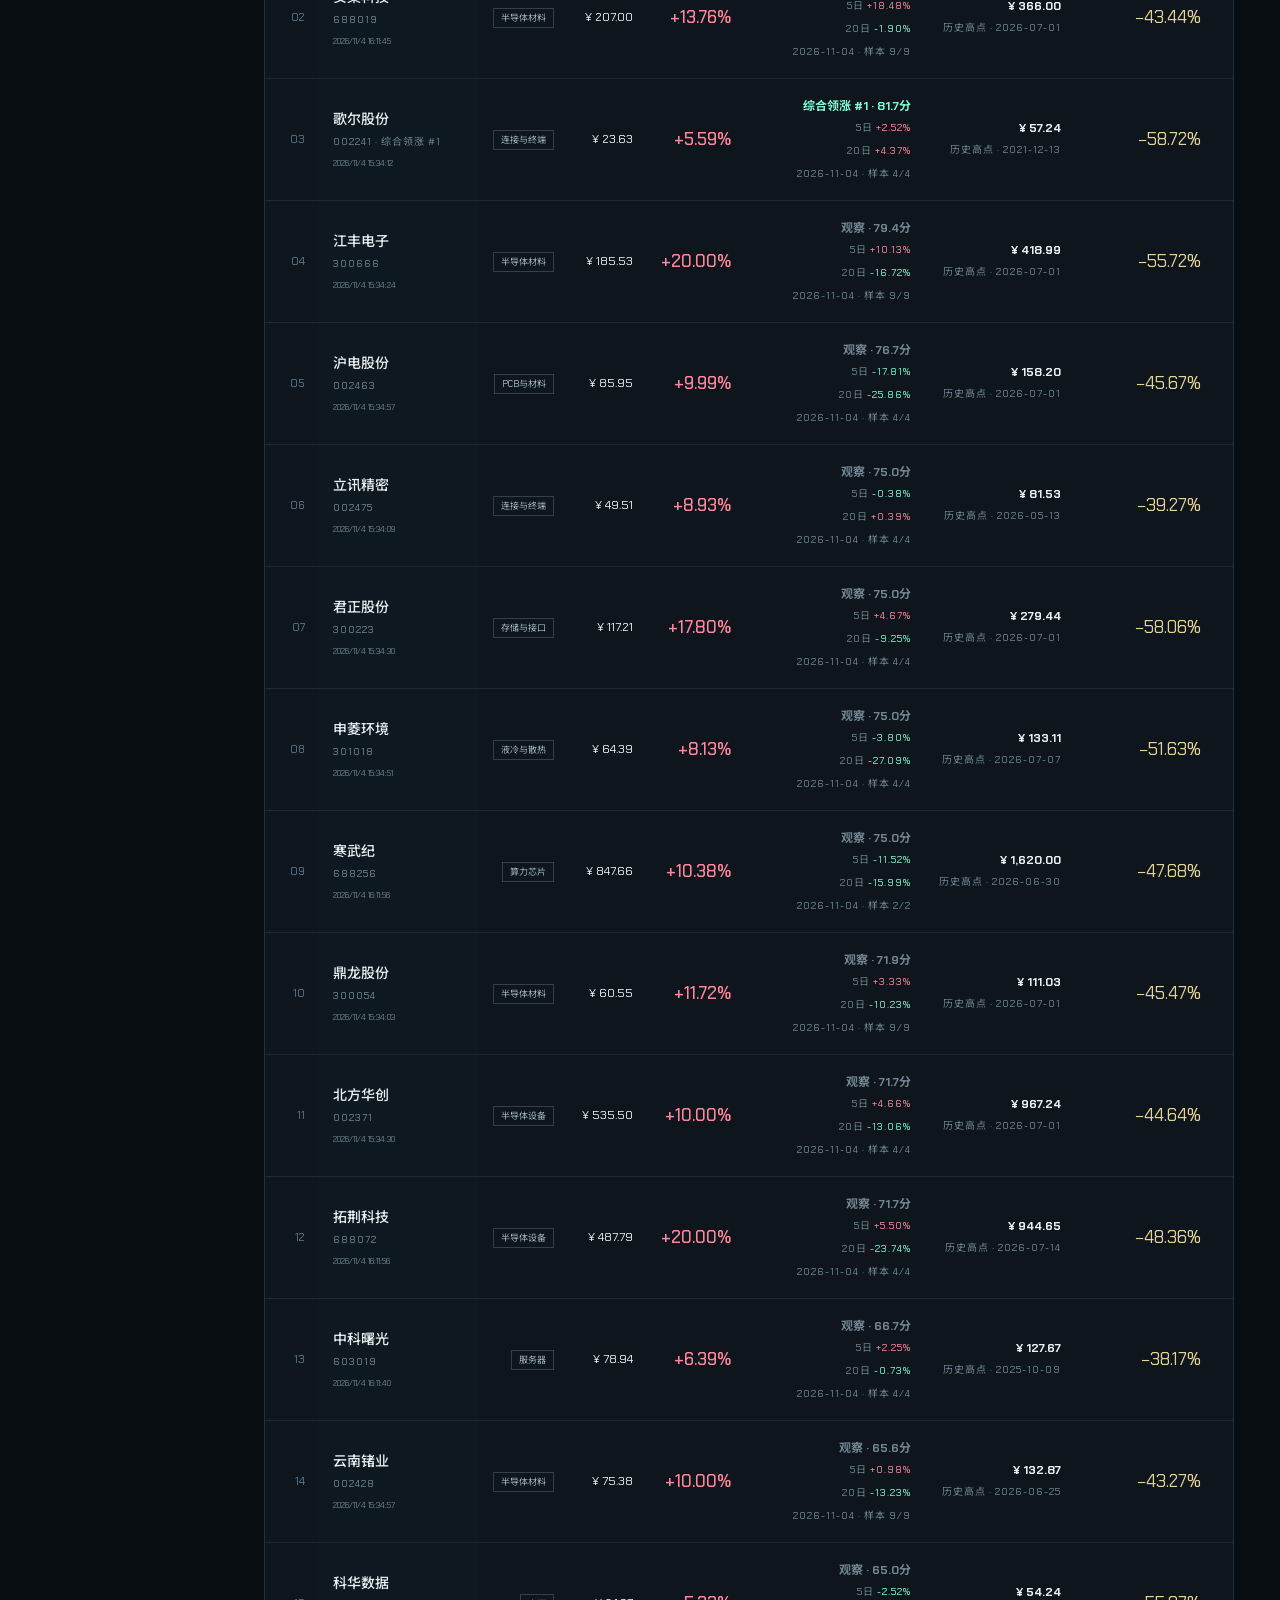
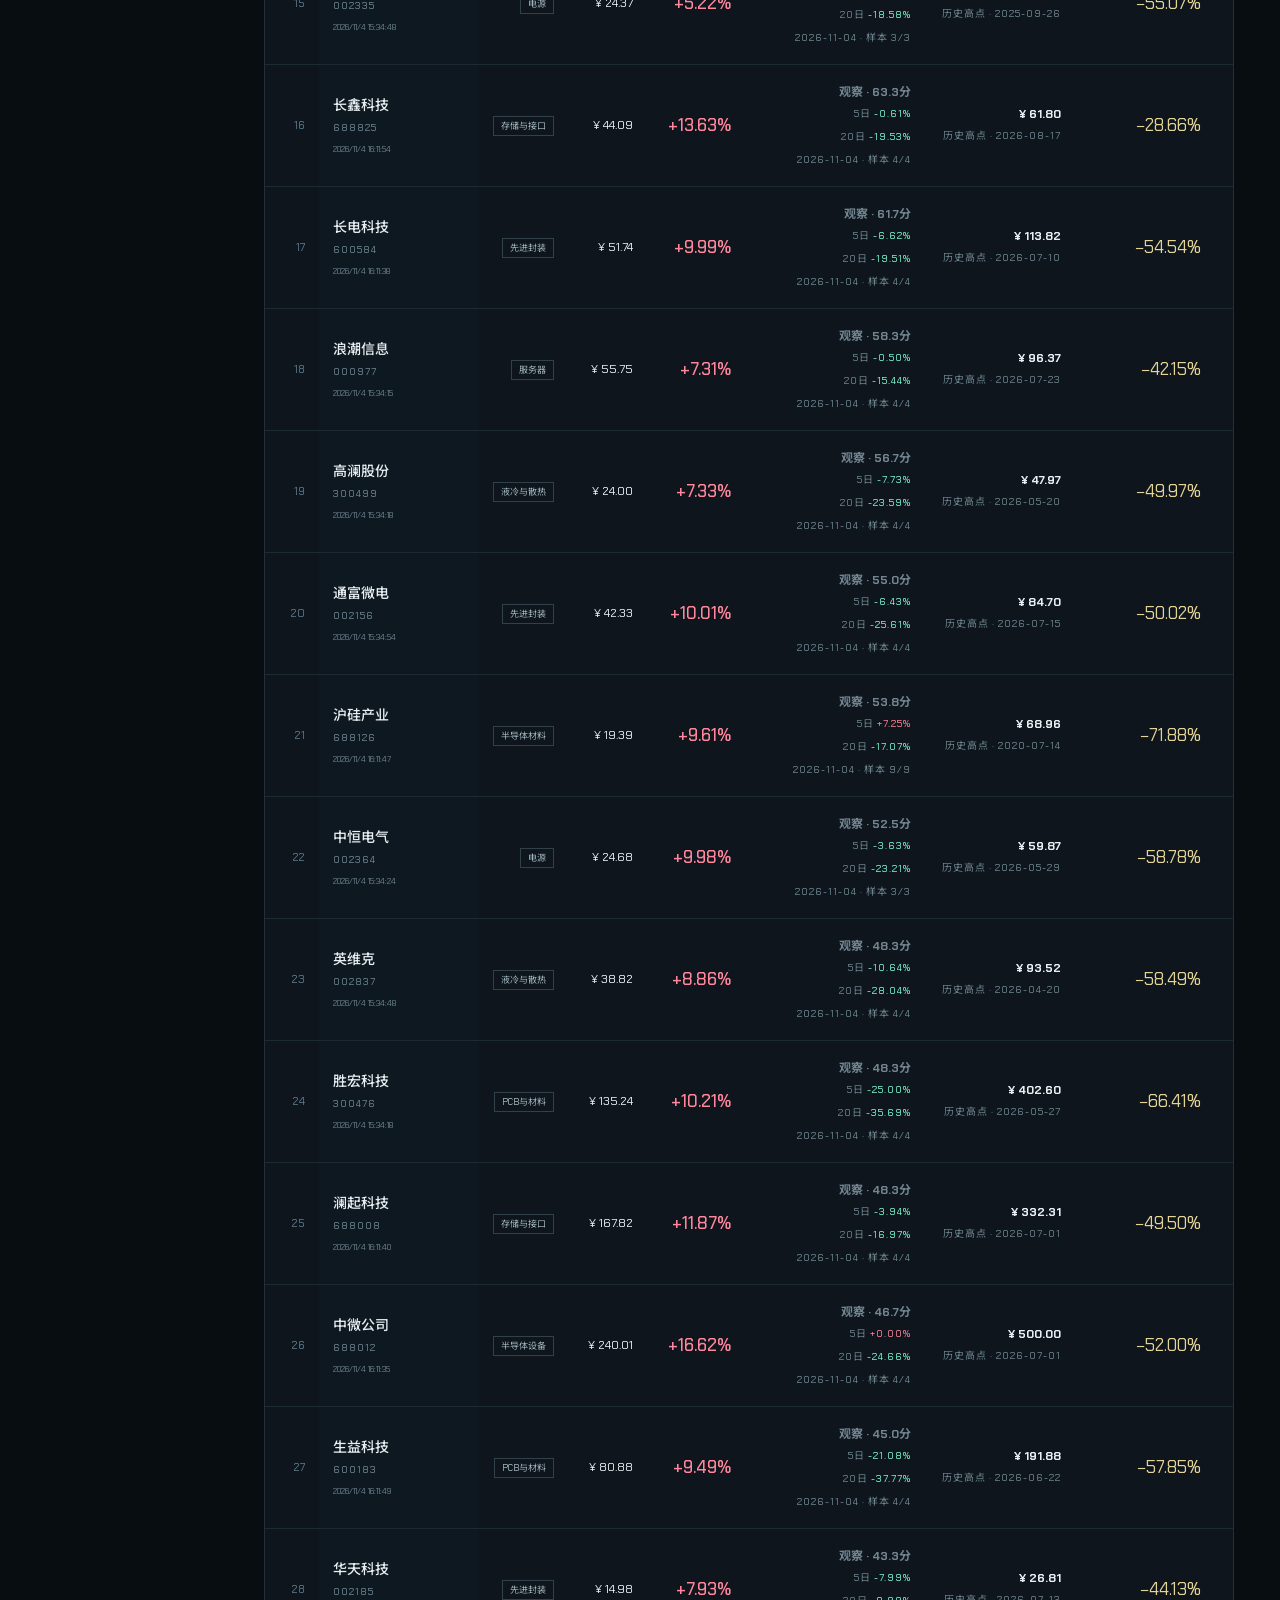
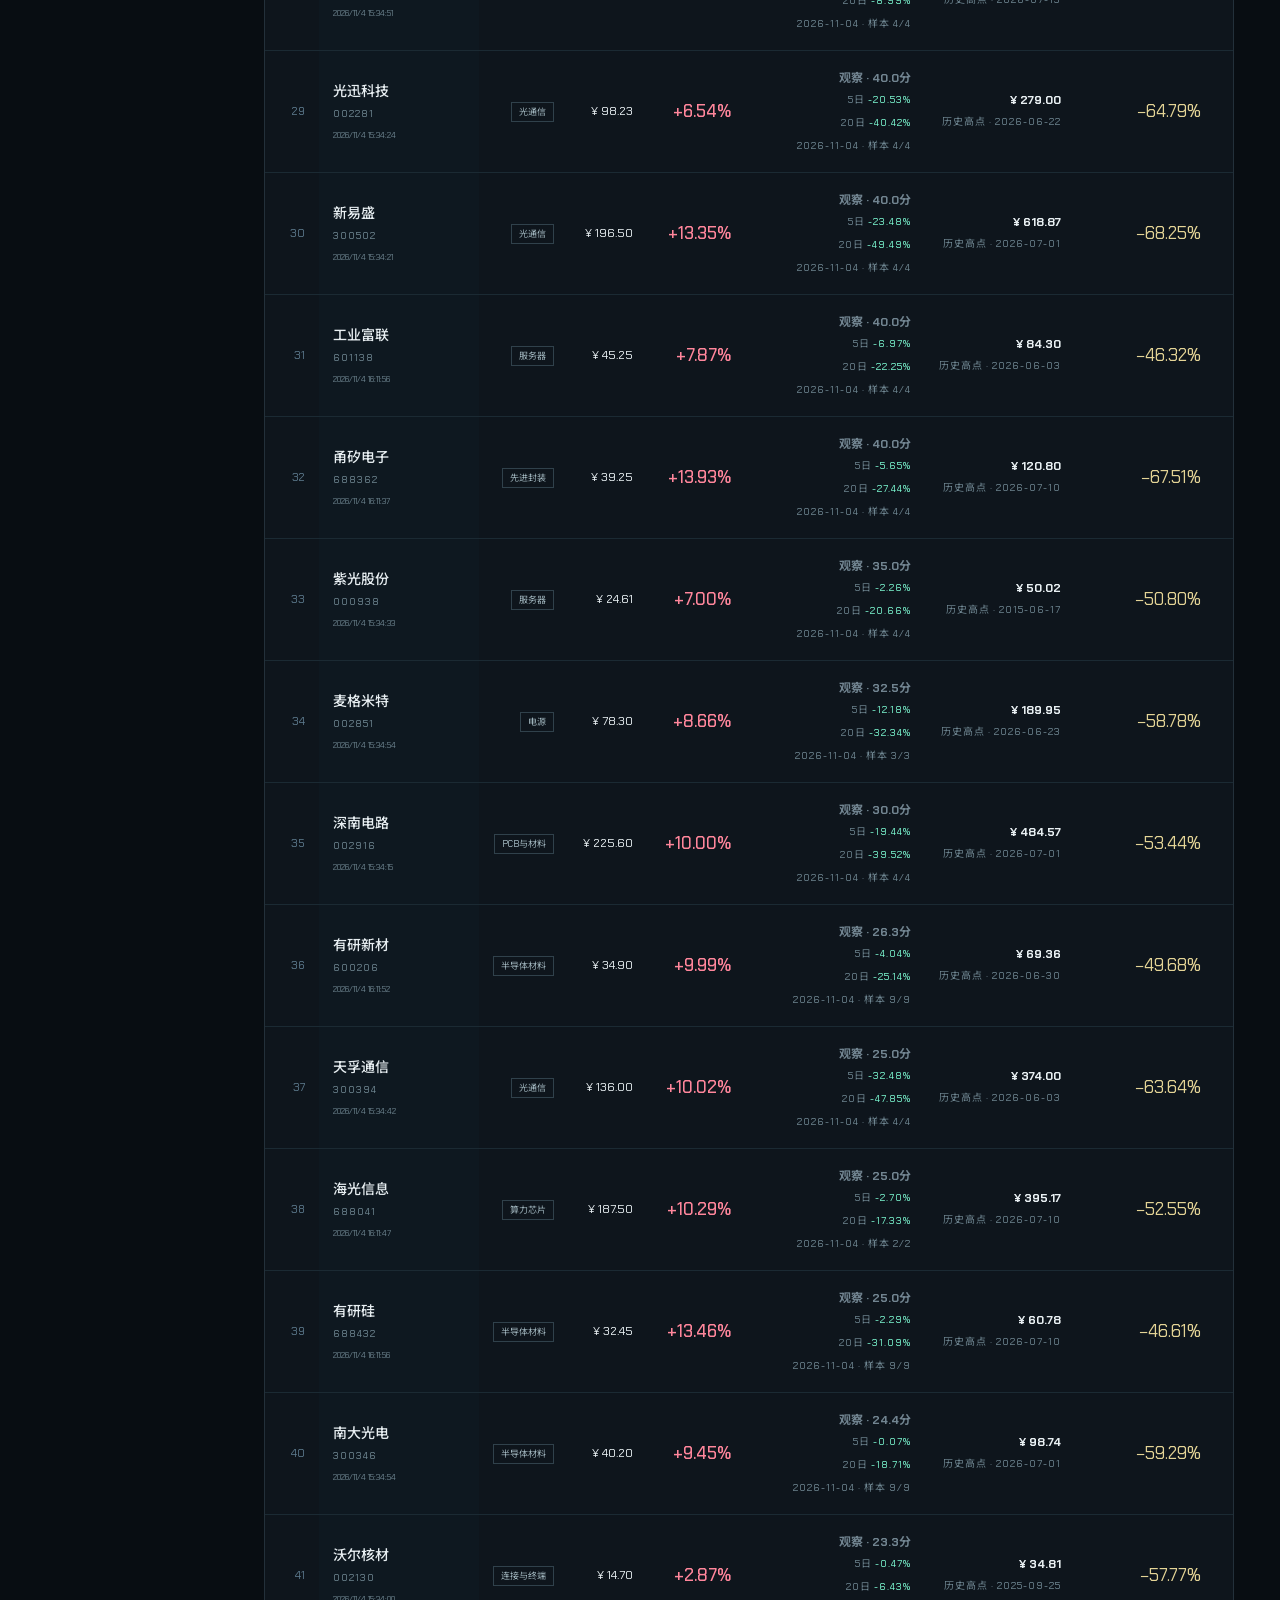
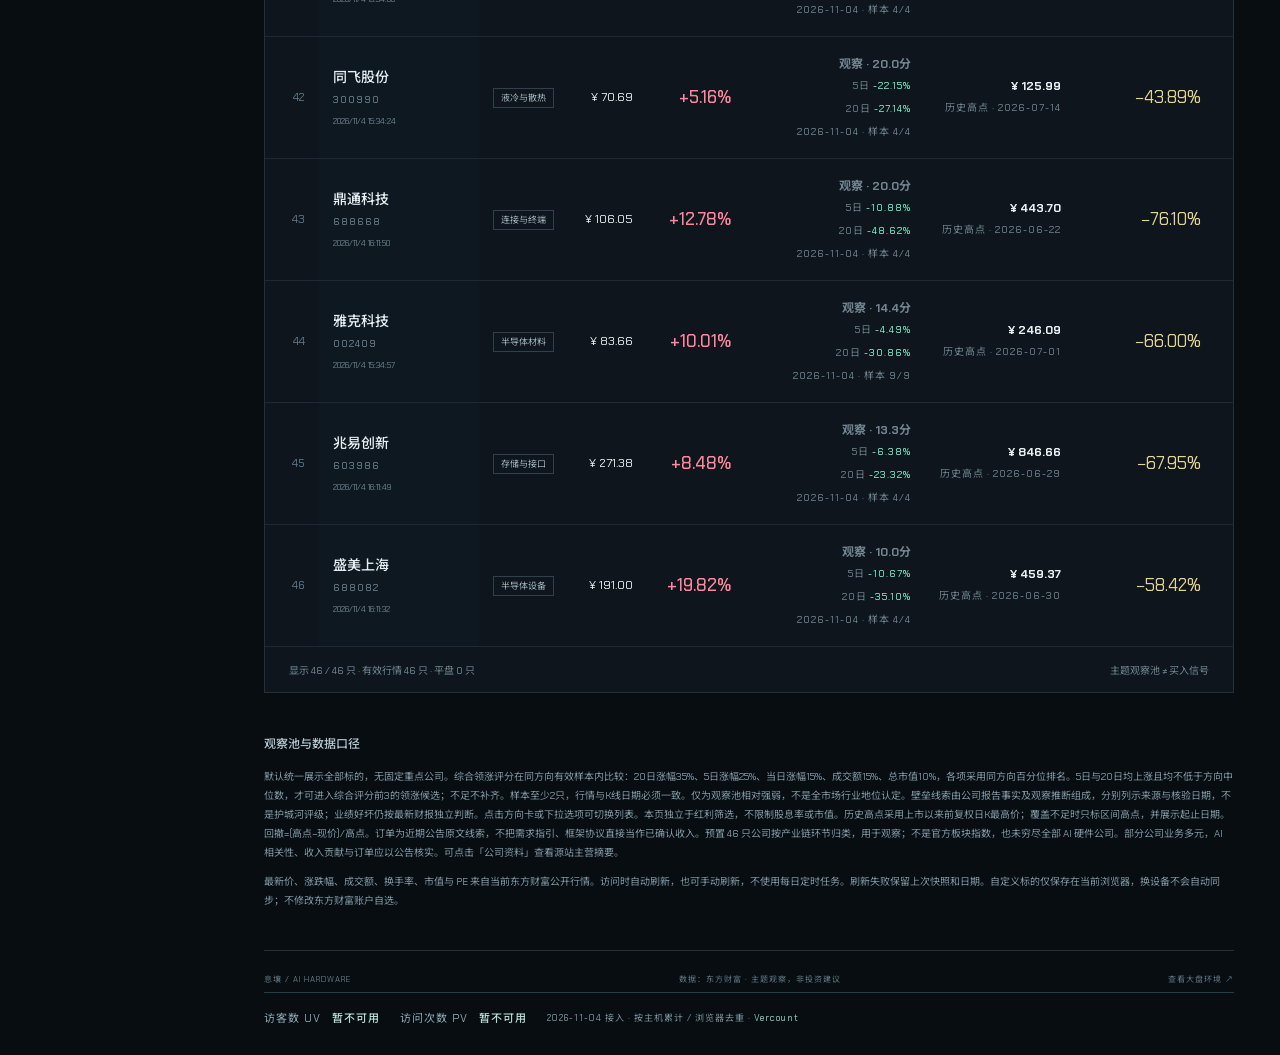
==== commit b06c419a: "feat: dismiss dialogs on backdrop and add CXMT" ====
--- a/hardware.html
+++ b/hardware.html
@@ -1,10 +1,10 @@
 <!doctype html>
-<html lang="zh-CN"><head><meta charset="utf-8"><meta name="viewport" content="width=device-width,initial-scale=1"><meta name="theme-color" content="#080d12"><title>硬件AI科技 · 息壤工作台</title><link rel="stylesheet" href="style.css?v=20261104-visitors"><link rel="stylesheet" href="market.css"><link rel="stylesheet" href="hardware.css?v=5"></head>
+<html lang="zh-CN"><head><meta charset="utf-8"><meta name="viewport" content="width=device-width,initial-scale=1"><meta name="theme-color" content="#080d12"><title>硬件AI科技 · 息壤工作台</title><link rel="stylesheet" href="style.css?v=20261104-visitors"><link rel="stylesheet" href="market.css"><link rel="stylesheet" href="hardware.css?v=6"></head>
 <body><div class="shell"><aside><a class="logo" href="./"><b>息</b><span>息壤<small>DIVIDEND RADAR</small></span></a><div class="side-label">WORKSPACE / 工作台</div><a class="nav" href="./">◈　红利雷达 <span>01</span></a><a class="nav" href="./#favorites">☆　我的观察 <span>02</span></a><a class="nav" href="market.html">◎　大盘概览 <span>03</span></a><a class="nav active" href="hardware.html" aria-current="page">▧　硬件AI科技 <span>04</span></a><div class="side-bottom"><div class="orbit">▧</div><p>从芯片到机架，<br>看见算力的骨架。</p><small>HARDWARE / AI INFRA<br>OBSERVATION UNIVERSE</small><a href="https://github.com/Alexkaer/dividend-radar" target="_blank" rel="noopener">GITHUB ↗</a></div></aside>
 <main><header><span><i class="dot"></i> AI HARDWARE / 产业链观察</span><div class="market-header-actions"><button id="addHardware">＋ 添加标的</button><button id="refreshHardware">↻ 刷新数据</button></div></header><section class="hardware-hero"><div><div class="eyebrow">THE PHYSICAL SIDE OF INTELLIGENCE.</div><h1>算力之上，<br><em>硬件先行。</em></h1><p>沿着芯片、服务器、光通信与基础设施，观察 AI 硬件产业链。<br>多周期领涨＋量能＋规模 · 11个方向 · 高点回撤 · 业绩与订单</p><div class="signal"><span class="dot"></span><span id="hardwareState">正在载入观察池…</span></div></div><div class="chip-art" aria-hidden="true"><div class="chip-pins"></div><div class="chip-core"><small>COMPUTE / CONNECT / COOL</small><b>AI</b><span>HARDWARE SIGNALS</span></div><label>01—11 / INFRASTRUCTURE</label></div></section><div id="hardwareAlert" role="status"></div>
 <section class="stats hardware-stats"><article><small>01 / 观察标的</small><b id="hardwareCount">—</b><span>代表性公司＋当前浏览器自定义</span></article><article><small>02 / 上涨 / 下跌</small><b id="hardwareBreadth">—</b><span>仅统计有效行情，平盘另计</span></article><article><small>03 / 观察池平均涨跌幅</small><b id="hardwareMean">—</b><span>有效标的等权平均，非行业指数</span></article><article><small>04 / 合计成交额</small><b id="hardwareAmount">—</b><span>仅当前观察池，单位亿元</span></article></section>
 <section class="hardware-segments"><div class="panel-heading"><div><div class="eyebrow">INDUSTRY CHAIN / 按方向浏览</div><h2>从算力到材料，十一个方向</h2></div><span>观察池分类均值 · 点击筛选</span></div><div id="segmentCards" class="segment-cards"></div></section>
 <section class="board hardware-board"><div class="board-title"><div><div class="eyebrow">HARDWARE WATCHLIST</div><h2>硬件AI科技标的 <span id="hardwareResults"></span></h2></div><button id="exportHardware">↓ 导出 CSV</button></div><div class="toolbar"><select id="leaderMode" aria-label="龙头显示范围"><option value="all">全部观察标的</option><option value="leaders">综合领涨候选</option></select><select id="hardwareGroup" aria-label="产业链方向"><option value="all">全部方向</option></select><label class="search">⌕ <input id="hardwareSearch" placeholder="名称 / 代码 / 主营关键词" aria-label="搜索硬件标的"></label><select id="hardwareSort" aria-label="硬件标的排序"><option value="leaderScore">综合领涨评分 从高到低 ↓</option><option value="change">涨跌幅 从高到低 ↓</option><option value="amount">成交额 从高到低 ↓</option><option value="cap">总市值 从大到小 ↓</option><option value="code">代码 从小到大 ↑</option></select><button id="clearHardwareFilter">清除筛选</button></div><div class="table-scroll"><table><thead><tr><th>序号</th><th>股票 / 代码</th><th>产业链方向</th><th>最新价</th><th>涨跌幅</th><th>领涨表现 / 评分</th><th>历史高点 / 前复权</th><th>距高点回撤</th><th>公司业绩</th><th>订单披露</th><th>壁垒线索</th><th>成交额 / 亿</th><th>总市值 / 亿</th><th>PE / TTM</th><th>换手率</th><th>公司资料</th><th>管理</th></tr></thead><tbody id="hardwareRows"></tbody></table></div><div id="hardwareEmpty" hidden>暂无匹配标的，请调整筛选条件。</div><div class="table-footer"><span id="hardwareShowing">等待数据</span><span>主题观察池 ≠ 买入信号</span></div></section>
-<section class="market-method"><h3>观察池与数据口径</h3><p>默认统一展示全部标的，无固定重点公司。综合领涨评分在同方向有效样本内比较：20日涨幅35%、5日涨幅25%、当日涨幅15%、成交额15%、总市值10%，各项采用同方向百分位排名。5日与20日均上涨且均不低于方向中位数，才可进入综合评分前3的领涨候选；不足不补齐。样本至少2只，行情与K线日期必须一致。仅为观察池相对强弱，不是全市场行业地位认定。壁垒线索由公司报告事实及观察推断组成，分别列示来源与核验日期，不是护城河评级；业绩好坏仍按最新财报独立判断。点击方向卡或下拉选项可切换列表。本页独立于红利筛选，不限制股息率或市值。历史高点采用上市以来前复权日K最高价；覆盖不足时只标区间高点，并展示起止日期。回撤=(高点−现价)/高点。订单为近期公告原文线索，不把需求指引、框架协议直接当作已确认收入。预置 45 只公司按产业链环节归类，用于观察；不是官方板块指数，也未穷尽全部 AI 硬件公司。部分公司业务多元，AI 相关性、收入贡献与订单应以公告核实。可点击「公司资料」查看源站主营摘要。</p><p>最新价、涨跌幅、成交额、换手率、市值与 PE 来自当前东方财富公开行情。访问时自动刷新，也可手动刷新，不使用每日定时任务。刷新失败保留上次快照和日期。自定义标的仅保存在当前浏览器，换设备不会自动同步；不修改东方财富账户自选。</p></section><footer><span>息壤 / AI HARDWARE</span><span>数据：东方财富 · 主题观察，非投资建议</span><a href="market.html">查看大盘环境 ↗</a><div class="visitor-stats" aria-label="网站访问统计"><span>访客数 UV <b id="vercount_value_site_uv">加载中</b></span><span>访问次数 PV <b id="vercount_value_site_pv">加载中</b></span><small>2026-11-04 接入 · 按主机累计 / 浏览器去重 · <a href="https://vercount.one/" target="_blank" rel="noopener">Vercount</a></small></div></footer></main></div>
+<section class="market-method"><h3>观察池与数据口径</h3><p>默认统一展示全部标的，无固定重点公司。综合领涨评分在同方向有效样本内比较：20日涨幅35%、5日涨幅25%、当日涨幅15%、成交额15%、总市值10%，各项采用同方向百分位排名。5日与20日均上涨且均不低于方向中位数，才可进入综合评分前3的领涨候选；不足不补齐。样本至少2只，行情与K线日期必须一致。仅为观察池相对强弱，不是全市场行业地位认定。壁垒线索由公司报告事实及观察推断组成，分别列示来源与核验日期，不是护城河评级；业绩好坏仍按最新财报独立判断。点击方向卡或下拉选项可切换列表。本页独立于红利筛选，不限制股息率或市值。历史高点采用上市以来前复权日K最高价；覆盖不足时只标区间高点，并展示起止日期。回撤=(高点−现价)/高点。订单为近期公告原文线索，不把需求指引、框架协议直接当作已确认收入。预置 46 只公司按产业链环节归类，用于观察；不是官方板块指数，也未穷尽全部 AI 硬件公司。部分公司业务多元，AI 相关性、收入贡献与订单应以公告核实。可点击「公司资料」查看源站主营摘要。</p><p>最新价、涨跌幅、成交额、换手率、市值与 PE 来自当前东方财富公开行情。访问时自动刷新，也可手动刷新，不使用每日定时任务。刷新失败保留上次快照和日期。自定义标的仅保存在当前浏览器，换设备不会自动同步；不修改东方财富账户自选。</p></section><footer><span>息壤 / AI HARDWARE</span><span>数据：东方财富 · 主题观察，非投资建议</span><a href="market.html">查看大盘环境 ↗</a><div class="visitor-stats" aria-label="网站访问统计"><span>访客数 UV <b id="vercount_value_site_uv">加载中</b></span><span>访问次数 PV <b id="vercount_value_site_pv">加载中</b></span><small>2026-11-04 接入 · 按主机累计 / 浏览器去重 · <a href="https://vercount.one/" target="_blank" rel="noopener">Vercount</a></small></div></footer></main></div>
 <dialog id="hardwareAddDialog" aria-labelledby="hardwareAddTitle"><form id="hardwareAddForm"><div class="share-heading"><h2 id="hardwareAddTitle">添加观察标的</h2><button type="button" id="closeHardwareAdd">关闭 ×</button></div><p>输入 A 股六位代码，系统将查询名称和最新行情。</p><label class="hardware-field">股票代码<input id="newHardwareCode" inputmode="numeric" pattern="[0-9]{6}" maxlength="6" required placeholder="例如 300308" autocomplete="off"></label><label class="hardware-field">观察方向<select id="newHardwareGroup" required></select></label><p id="hardwareAddMessage" role="status"></p><button id="confirmHardwareAdd" type="submit">查询并添加</button><p>自定义分类由你选择，新增标的仅保存在当前浏览器。</p></form></dialog>
-<dialog id="hardwareDetail" aria-labelledby="hardwareDetailTitle"><button id="closeHardwareDetail">关闭 ×</button><div id="hardwareDetailBody"></div></dialog><script src="hardware-metrics.js?v=3"></script><script src="live-data.js?v=20261104-leadership"></script><script src="hardware.js?v=4"></script><script src="visitor-count.js?v=1" defer></script></body></html>
+<dialog id="hardwareDetail" aria-labelledby="hardwareDetailTitle"><button id="closeHardwareDetail">关闭 ×</button><div id="hardwareDetailBody"></div></dialog><script src="hardware-metrics.js?v=3"></script><script src="live-data.js?v=20261104-leadership"></script><script src="hardware.js?v=5"></script><script src="visitor-count.js?v=1" defer></script><script src="dialog-dismiss.js?v=1" defer></script></body></html>
--- a/hardware.css
+++ b/hardware.css
@@ -4,3 +4,5 @@
 
 
 .moat-tag{color:#a6d7ef;font-size:12px}.hardware-board td:nth-child(6){min-width:180px}.hardware-board td:nth-child(7),.hardware-board td:nth-child(9),.hardware-board td:nth-child(10),.hardware-board td:nth-child(11){min-width:145px}
+
+.leader-analysis>small{display:block;line-height:1.9;margin-top:4px}
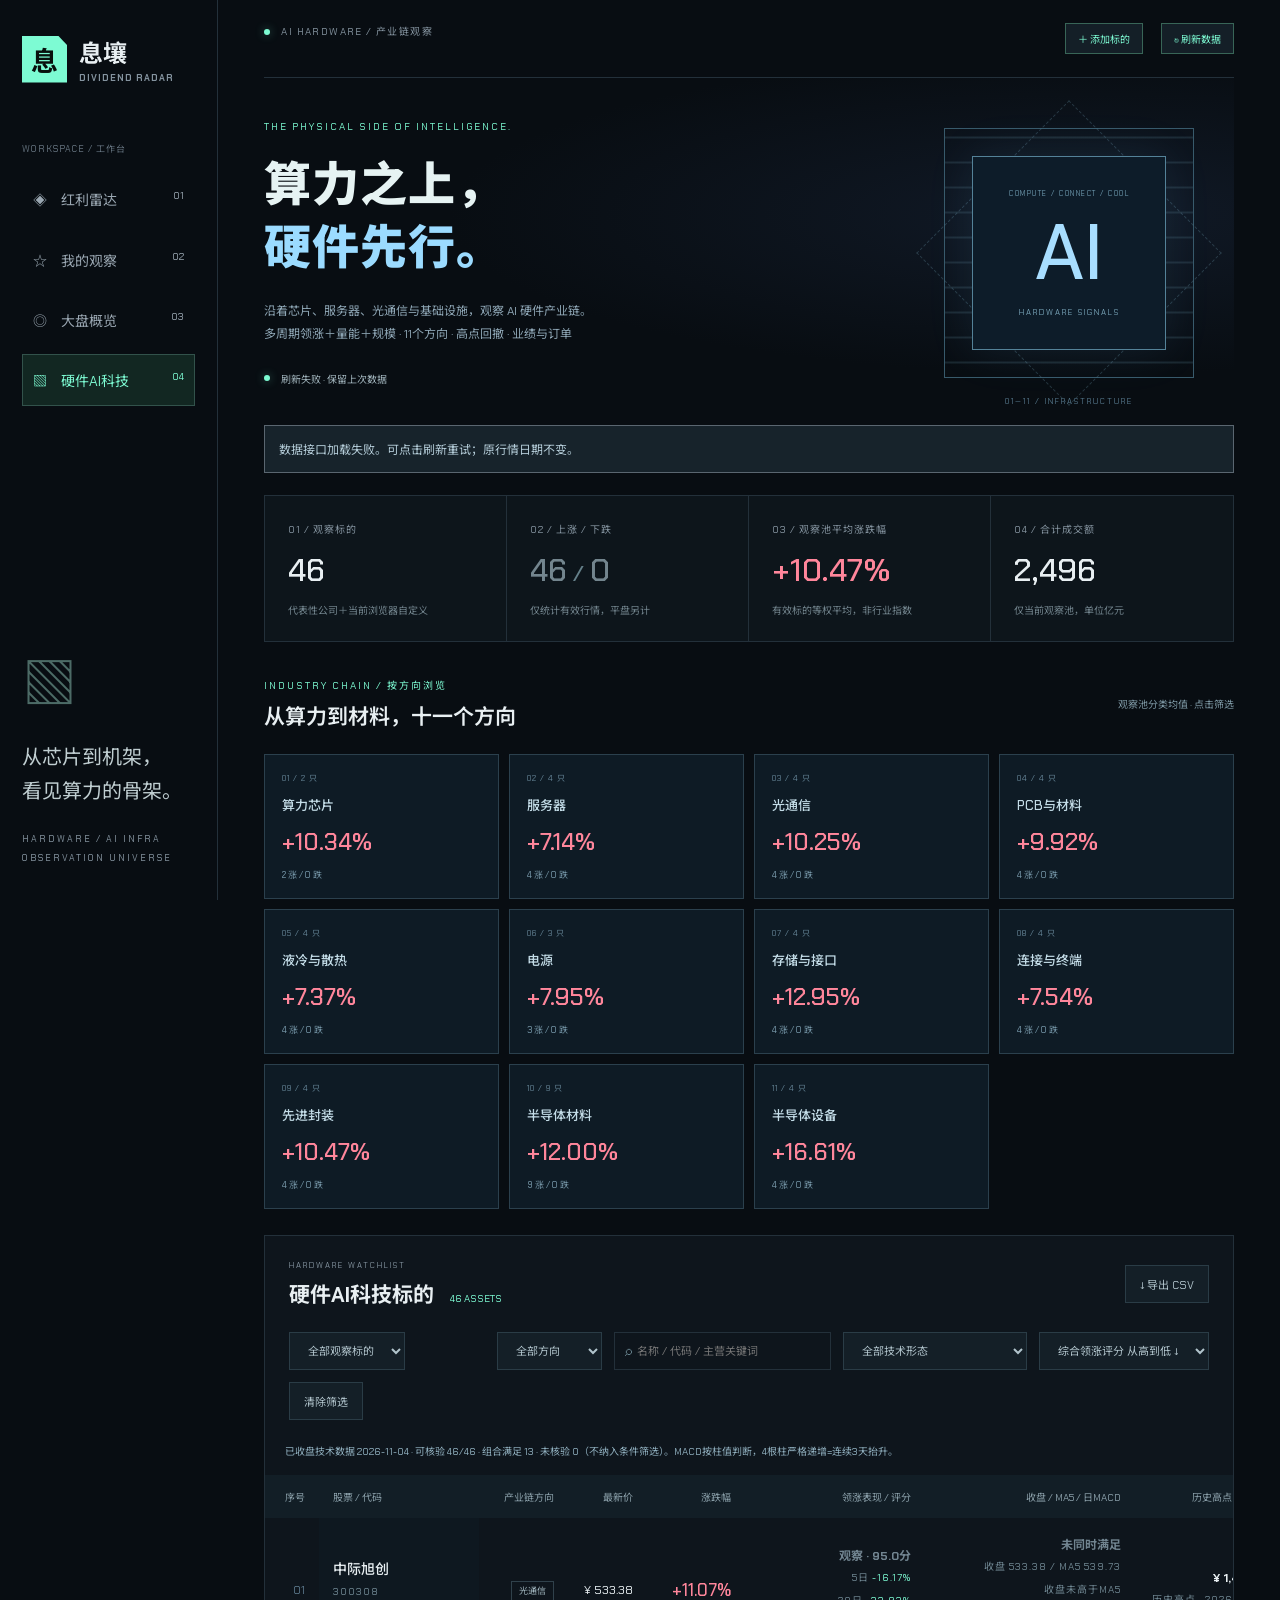
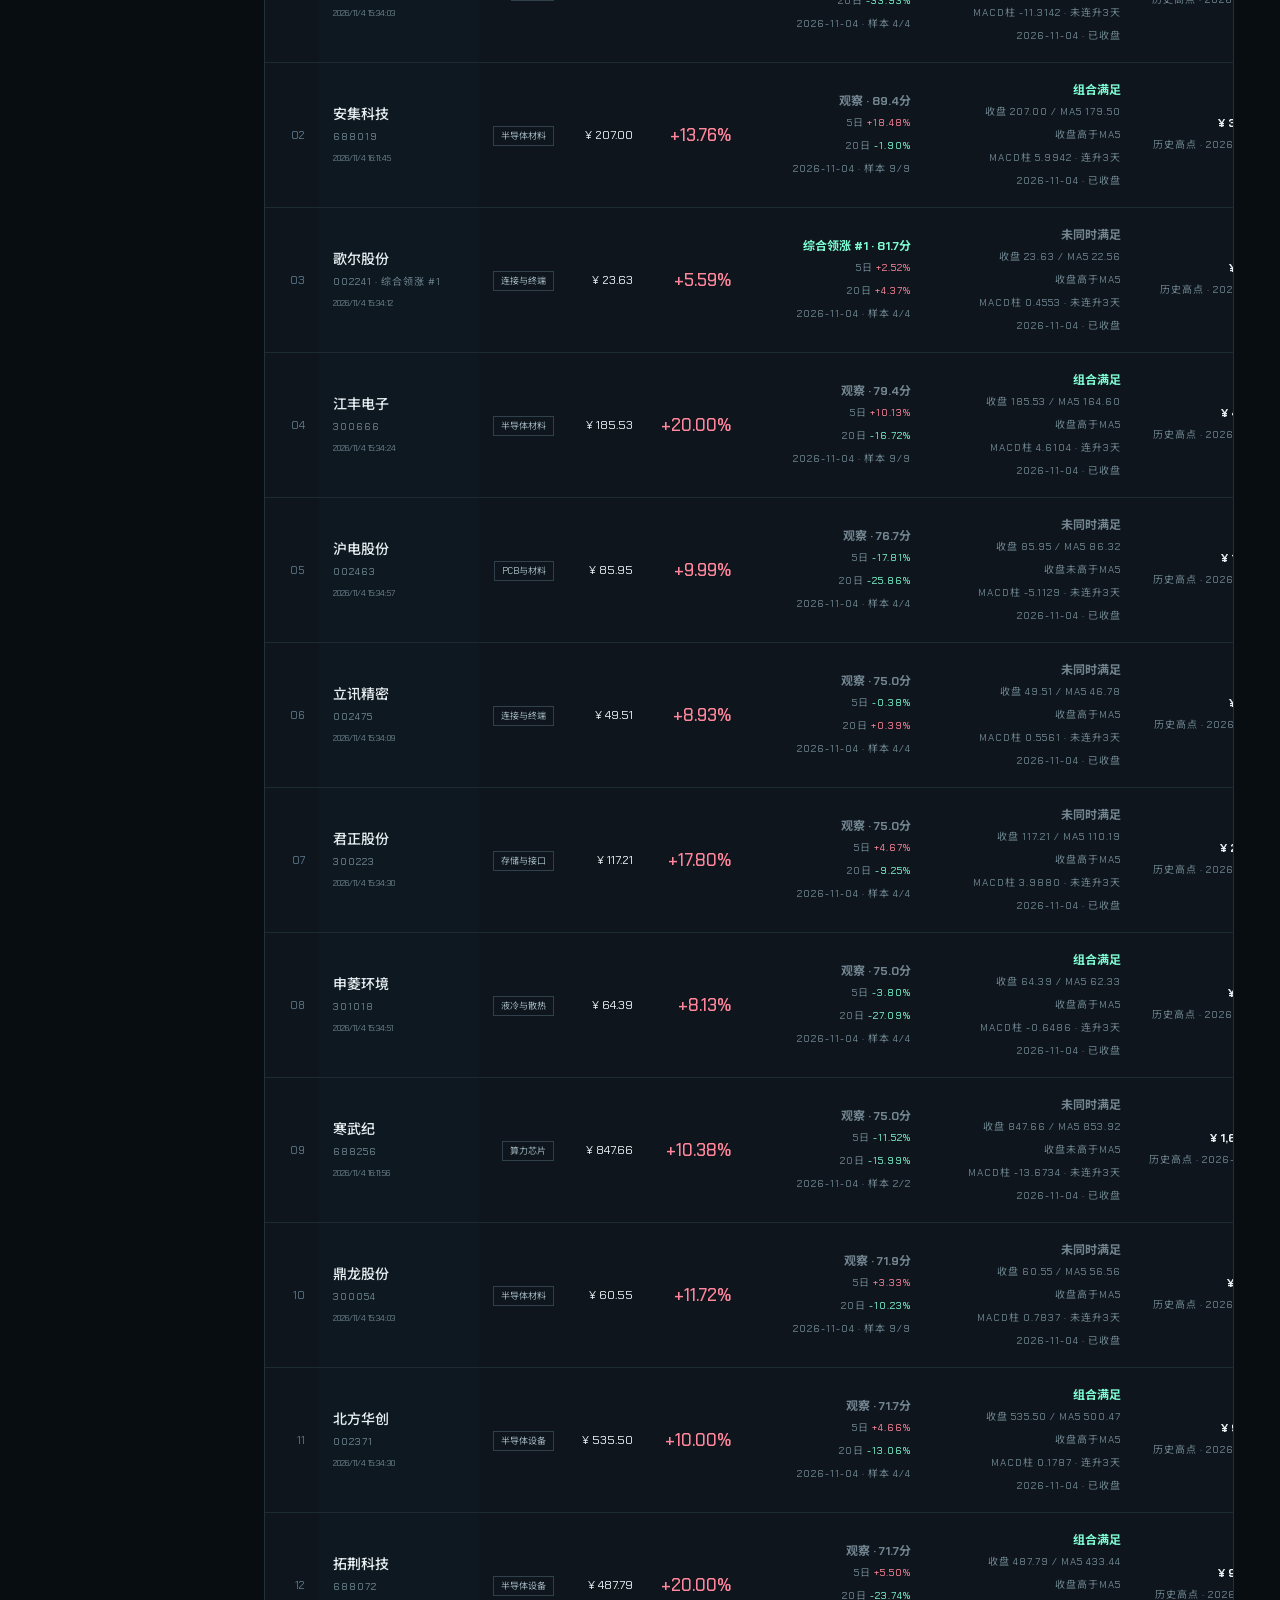
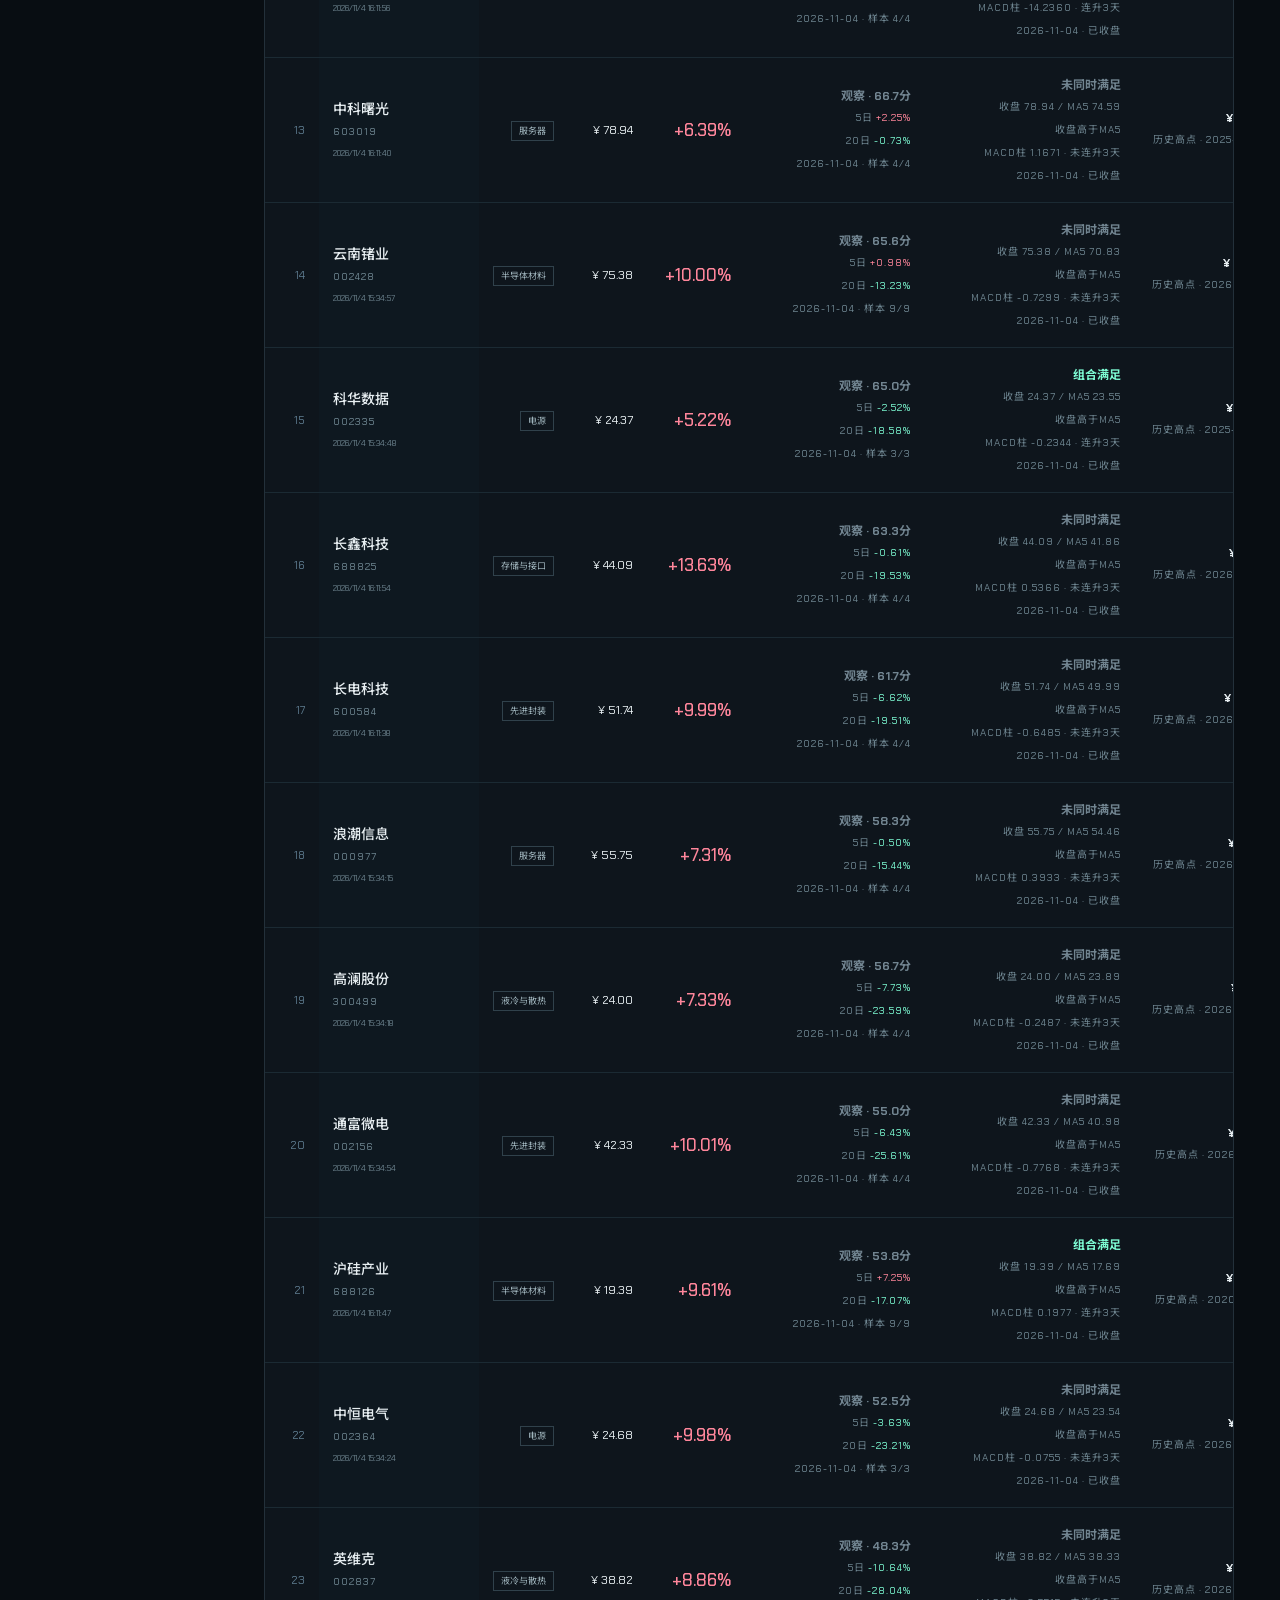
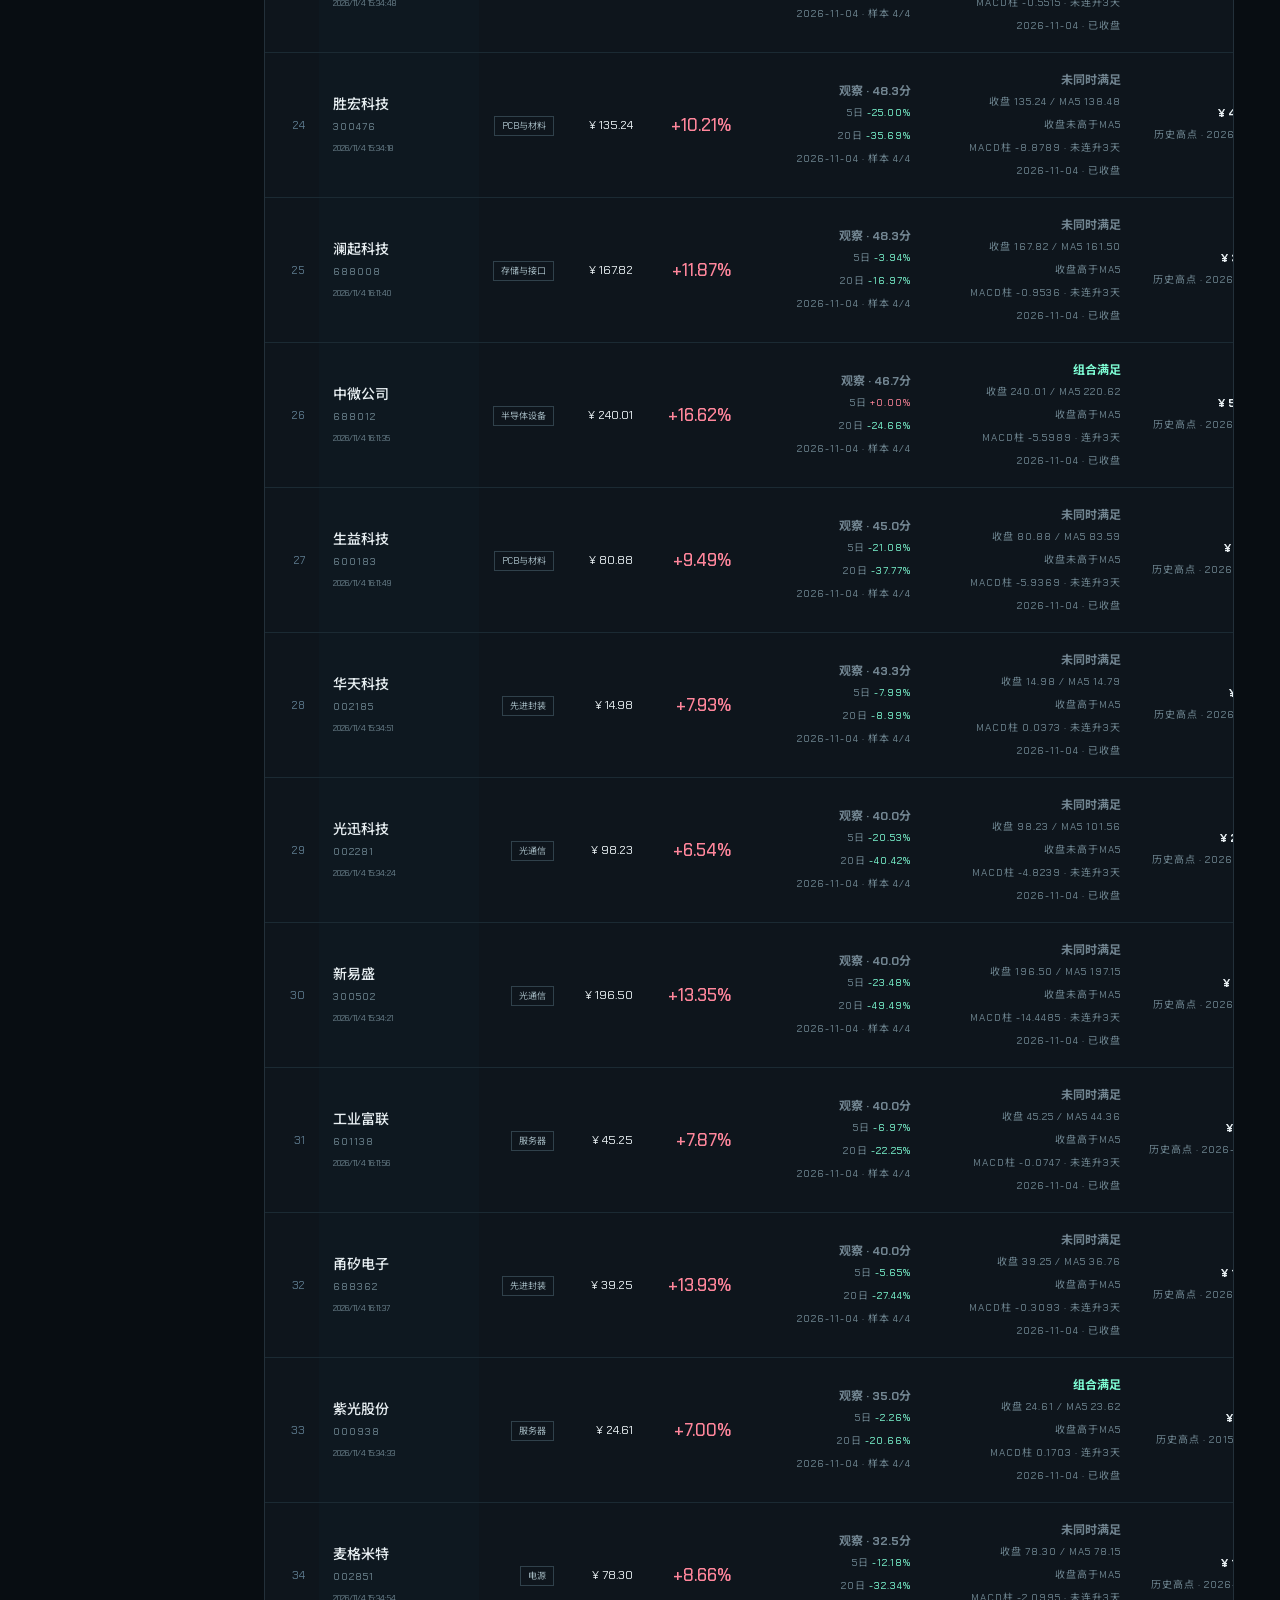
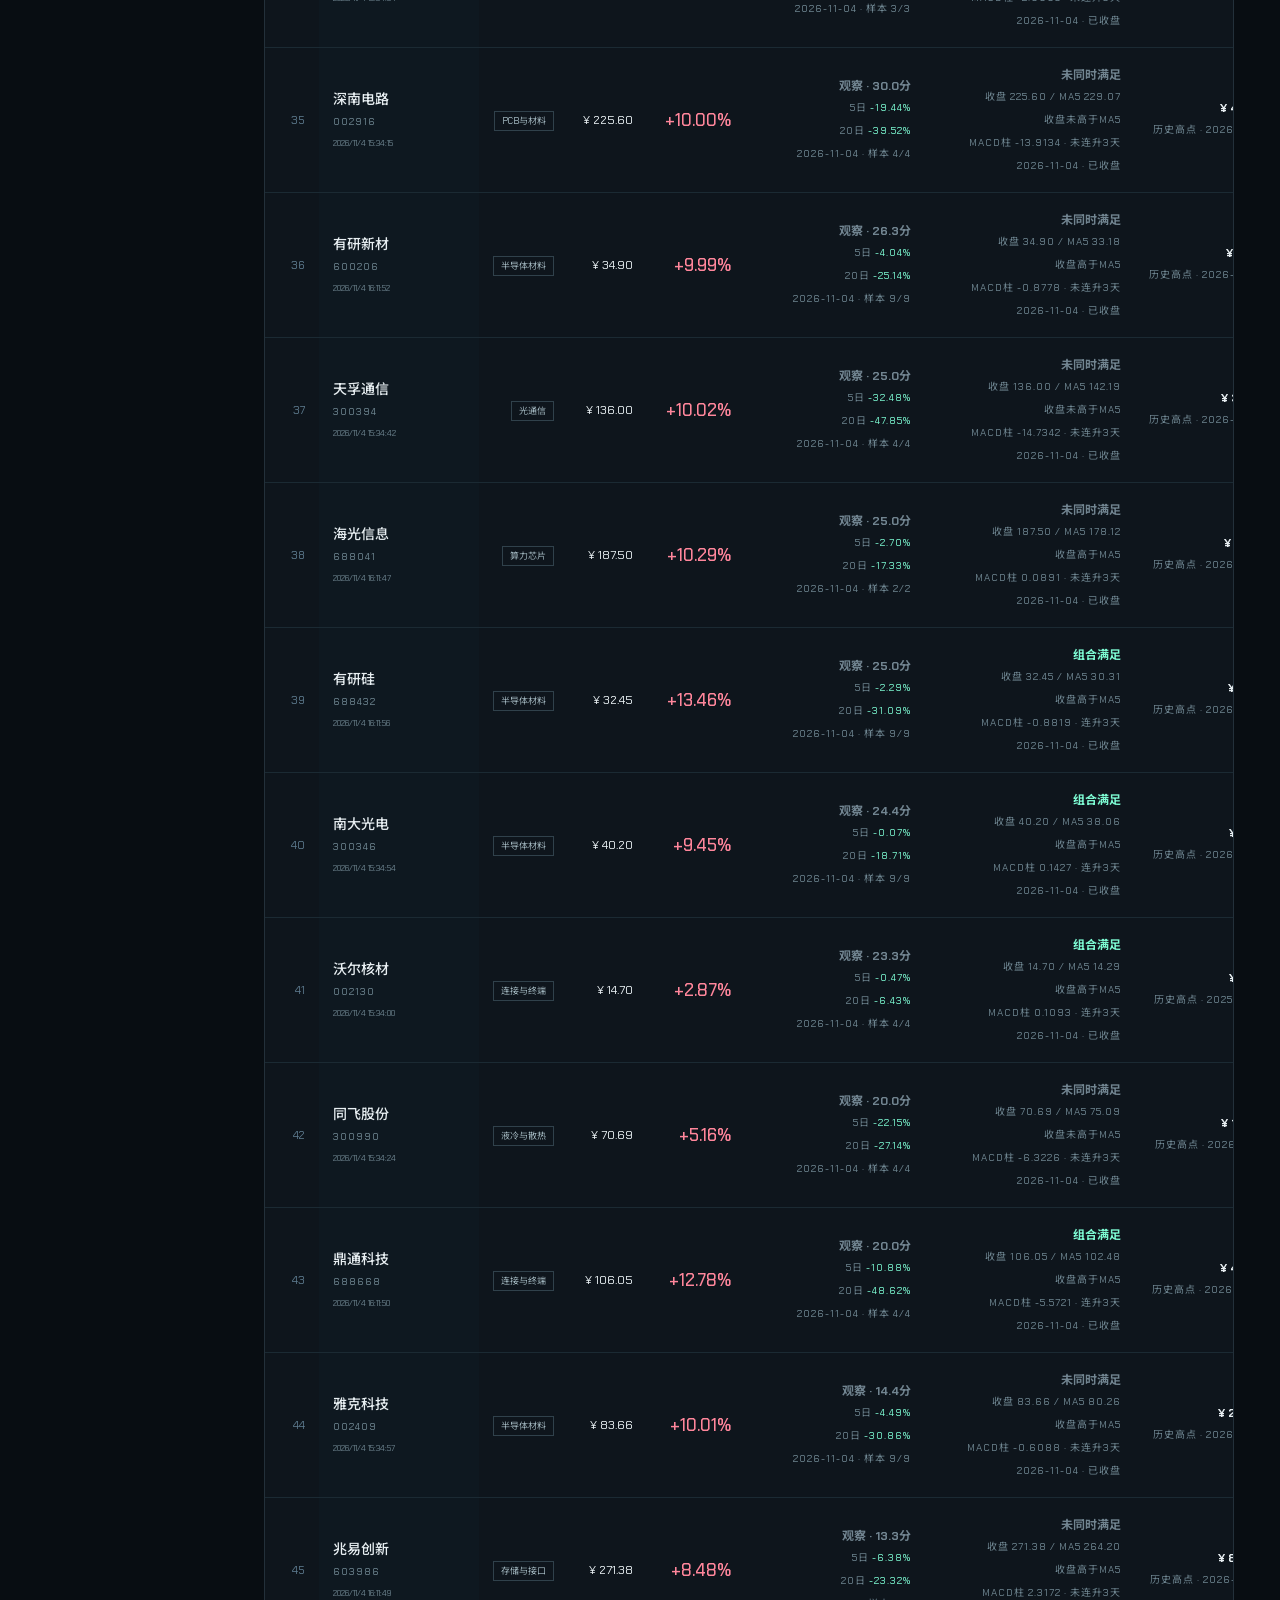
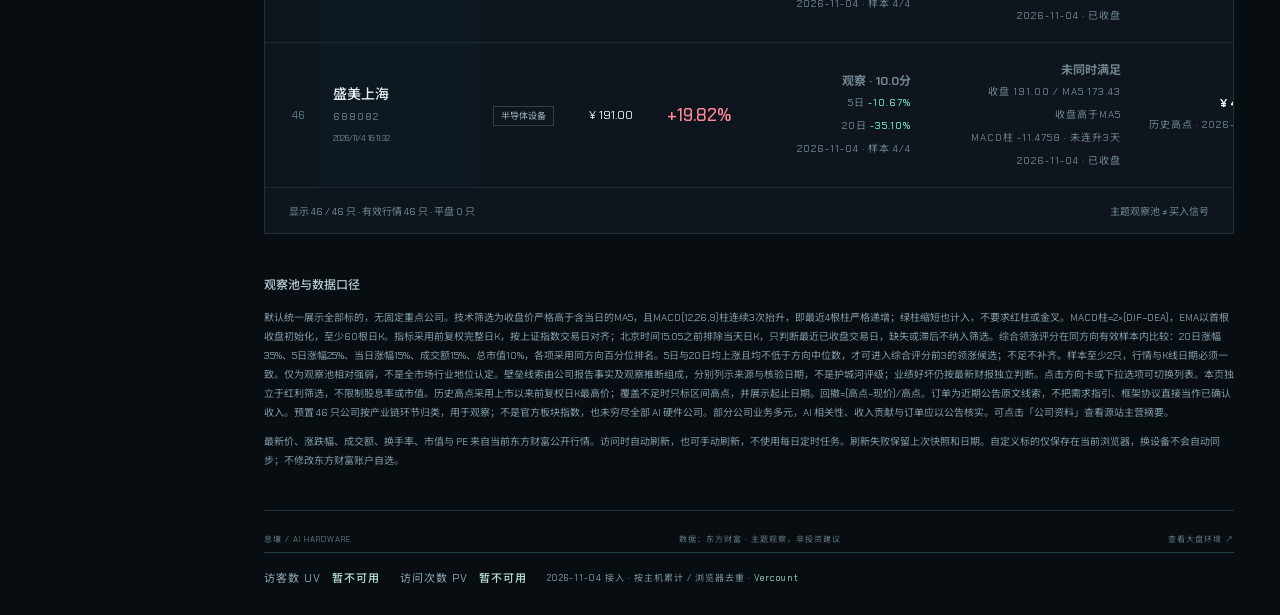
==== commit 43e3e2bc: "feat: add closed-day MA5 and rising MACD screen" ====
--- a/hardware.html
+++ b/hardware.html
@@ -1,10 +1,10 @@
 <!doctype html>
-<html lang="zh-CN"><head><meta charset="utf-8"><meta name="viewport" content="width=device-width,initial-scale=1"><meta name="theme-color" content="#080d12"><title>硬件AI科技 · 息壤工作台</title><link rel="stylesheet" href="style.css?v=20261104-visitors"><link rel="stylesheet" href="market.css"><link rel="stylesheet" href="hardware.css?v=6"></head>
-<body><div class="shell"><aside><a class="logo" href="./"><b>息</b><span>息壤<small>DIVIDEND RADAR</small></span></a><div class="side-label">WORKSPACE / 工作台</div><a class="nav" href="./">◈　红利雷达 <span>01</span></a><a class="nav" href="./#favorites">☆　我的观察 <span>02</span></a><a class="nav" href="market.html">◎　大盘概览 <span>03</span></a><a class="nav active" href="hardware.html" aria-current="page">▧　硬件AI科技 <span>04</span></a><div class="side-bottom"><div class="orbit">▧</div><p>从芯片到机架，<br>看见算力的骨架。</p><small>HARDWARE / AI INFRA<br>OBSERVATION UNIVERSE</small><a href="https://github.com/Alexkaer/dividend-radar" target="_blank" rel="noopener">GITHUB ↗</a></div></aside>
+<html lang="zh-CN"><head><meta charset="utf-8"><meta name="viewport" content="width=device-width,initial-scale=1"><meta name="theme-color" content="#080d12"><title>硬件AI科技 · 息壤工作台</title><link rel="stylesheet" href="style.css?v=20261104-visitors"><link rel="stylesheet" href="market.css"><link rel="stylesheet" href="hardware.css?v=7"></head>
+<body><div class="shell"><aside><a class="logo" href="./"><b>息</b><span>息壤<small>DIVIDEND RADAR</small></span></a><div class="side-label">WORKSPACE / 工作台</div><a class="nav" href="./">◈　红利雷达 <span>01</span></a><a class="nav" href="./#favorites">☆　我的观察 <span>02</span></a><a class="nav" href="market.html">◎　大盘概览 <span>03</span></a><a class="nav active" href="hardware.html" aria-current="page">▧　硬件AI科技 <span>04</span></a><div class="side-bottom"><div class="orbit">▧</div><p>从芯片到机架，<br>看见算力的骨架。</p><small>HARDWARE / AI INFRA<br>OBSERVATION UNIVERSE</small></div></aside>
 <main><header><span><i class="dot"></i> AI HARDWARE / 产业链观察</span><div class="market-header-actions"><button id="addHardware">＋ 添加标的</button><button id="refreshHardware">↻ 刷新数据</button></div></header><section class="hardware-hero"><div><div class="eyebrow">THE PHYSICAL SIDE OF INTELLIGENCE.</div><h1>算力之上，<br><em>硬件先行。</em></h1><p>沿着芯片、服务器、光通信与基础设施，观察 AI 硬件产业链。<br>多周期领涨＋量能＋规模 · 11个方向 · 高点回撤 · 业绩与订单</p><div class="signal"><span class="dot"></span><span id="hardwareState">正在载入观察池…</span></div></div><div class="chip-art" aria-hidden="true"><div class="chip-pins"></div><div class="chip-core"><small>COMPUTE / CONNECT / COOL</small><b>AI</b><span>HARDWARE SIGNALS</span></div><label>01—11 / INFRASTRUCTURE</label></div></section><div id="hardwareAlert" role="status"></div>
 <section class="stats hardware-stats"><article><small>01 / 观察标的</small><b id="hardwareCount">—</b><span>代表性公司＋当前浏览器自定义</span></article><article><small>02 / 上涨 / 下跌</small><b id="hardwareBreadth">—</b><span>仅统计有效行情，平盘另计</span></article><article><small>03 / 观察池平均涨跌幅</small><b id="hardwareMean">—</b><span>有效标的等权平均，非行业指数</span></article><article><small>04 / 合计成交额</small><b id="hardwareAmount">—</b><span>仅当前观察池，单位亿元</span></article></section>
 <section class="hardware-segments"><div class="panel-heading"><div><div class="eyebrow">INDUSTRY CHAIN / 按方向浏览</div><h2>从算力到材料，十一个方向</h2></div><span>观察池分类均值 · 点击筛选</span></div><div id="segmentCards" class="segment-cards"></div></section>
-<section class="board hardware-board"><div class="board-title"><div><div class="eyebrow">HARDWARE WATCHLIST</div><h2>硬件AI科技标的 <span id="hardwareResults"></span></h2></div><button id="exportHardware">↓ 导出 CSV</button></div><div class="toolbar"><select id="leaderMode" aria-label="龙头显示范围"><option value="all">全部观察标的</option><option value="leaders">综合领涨候选</option></select><select id="hardwareGroup" aria-label="产业链方向"><option value="all">全部方向</option></select><label class="search">⌕ <input id="hardwareSearch" placeholder="名称 / 代码 / 主营关键词" aria-label="搜索硬件标的"></label><select id="hardwareSort" aria-label="硬件标的排序"><option value="leaderScore">综合领涨评分 从高到低 ↓</option><option value="change">涨跌幅 从高到低 ↓</option><option value="amount">成交额 从高到低 ↓</option><option value="cap">总市值 从大到小 ↓</option><option value="code">代码 从小到大 ↑</option></select><button id="clearHardwareFilter">清除筛选</button></div><div class="table-scroll"><table><thead><tr><th>序号</th><th>股票 / 代码</th><th>产业链方向</th><th>最新价</th><th>涨跌幅</th><th>领涨表现 / 评分</th><th>历史高点 / 前复权</th><th>距高点回撤</th><th>公司业绩</th><th>订单披露</th><th>壁垒线索</th><th>成交额 / 亿</th><th>总市值 / 亿</th><th>PE / TTM</th><th>换手率</th><th>公司资料</th><th>管理</th></tr></thead><tbody id="hardwareRows"></tbody></table></div><div id="hardwareEmpty" hidden>暂无匹配标的，请调整筛选条件。</div><div class="table-footer"><span id="hardwareShowing">等待数据</span><span>主题观察池 ≠ 买入信号</span></div></section>
-<section class="market-method"><h3>观察池与数据口径</h3><p>默认统一展示全部标的，无固定重点公司。综合领涨评分在同方向有效样本内比较：20日涨幅35%、5日涨幅25%、当日涨幅15%、成交额15%、总市值10%，各项采用同方向百分位排名。5日与20日均上涨且均不低于方向中位数，才可进入综合评分前3的领涨候选；不足不补齐。样本至少2只，行情与K线日期必须一致。仅为观察池相对强弱，不是全市场行业地位认定。壁垒线索由公司报告事实及观察推断组成，分别列示来源与核验日期，不是护城河评级；业绩好坏仍按最新财报独立判断。点击方向卡或下拉选项可切换列表。本页独立于红利筛选，不限制股息率或市值。历史高点采用上市以来前复权日K最高价；覆盖不足时只标区间高点，并展示起止日期。回撤=(高点−现价)/高点。订单为近期公告原文线索，不把需求指引、框架协议直接当作已确认收入。预置 46 只公司按产业链环节归类，用于观察；不是官方板块指数，也未穷尽全部 AI 硬件公司。部分公司业务多元，AI 相关性、收入贡献与订单应以公告核实。可点击「公司资料」查看源站主营摘要。</p><p>最新价、涨跌幅、成交额、换手率、市值与 PE 来自当前东方财富公开行情。访问时自动刷新，也可手动刷新，不使用每日定时任务。刷新失败保留上次快照和日期。自定义标的仅保存在当前浏览器，换设备不会自动同步；不修改东方财富账户自选。</p></section><footer><span>息壤 / AI HARDWARE</span><span>数据：东方财富 · 主题观察，非投资建议</span><a href="market.html">查看大盘环境 ↗</a><div class="visitor-stats" aria-label="网站访问统计"><span>访客数 UV <b id="vercount_value_site_uv">加载中</b></span><span>访问次数 PV <b id="vercount_value_site_pv">加载中</b></span><small>2026-11-04 接入 · 按主机累计 / 浏览器去重 · <a href="https://vercount.one/" target="_blank" rel="noopener">Vercount</a></small></div></footer></main></div>
+<section class="board hardware-board"><div class="board-title"><div><div class="eyebrow">HARDWARE WATCHLIST</div><h2>硬件AI科技标的 <span id="hardwareResults"></span></h2></div><button id="exportHardware">↓ 导出 CSV</button></div><div class="toolbar"><select id="leaderMode" aria-label="龙头显示范围"><option value="all">全部观察标的</option><option value="leaders">综合领涨候选</option></select><select id="hardwareGroup" aria-label="产业链方向"><option value="all">全部方向</option></select><label class="search">⌕ <input id="hardwareSearch" placeholder="名称 / 代码 / 主营关键词" aria-label="搜索硬件标的"></label><select id="technicalFilter" aria-label="技术条件筛选"><option value="all">全部技术形态</option><option value="ma5macd">收盘&gt;MA5＋MACD连升3天</option></select><select id="hardwareSort" aria-label="硬件标的排序"><option value="leaderScore">综合领涨评分 从高到低 ↓</option><option value="change">涨跌幅 从高到低 ↓</option><option value="amount">成交额 从高到低 ↓</option><option value="cap">总市值 从大到小 ↓</option><option value="code">代码 从小到大 ↑</option></select><button id="clearHardwareFilter">清除筛选</button></div><p id="technicalScope" class="technical-scope" role="status"></p><div class="table-scroll"><table><thead><tr><th>序号</th><th>股票 / 代码</th><th>产业链方向</th><th>最新价</th><th>涨跌幅</th><th>领涨表现 / 评分</th><th>收盘 / MA5 / 日MACD</th><th>历史高点 / 前复权</th><th>距高点回撤</th><th>公司业绩</th><th>订单披露</th><th>壁垒线索</th><th>成交额 / 亿</th><th>总市值 / 亿</th><th>PE / TTM</th><th>换手率</th><th>公司资料</th><th>管理</th></tr></thead><tbody id="hardwareRows"></tbody></table></div><div id="hardwareEmpty" hidden>暂无匹配标的，请调整筛选条件。</div><div class="table-footer"><span id="hardwareShowing">等待数据</span><span>主题观察池 ≠ 买入信号</span></div></section>
+<section class="market-method"><h3>观察池与数据口径</h3><p>默认统一展示全部标的，无固定重点公司。技术筛选为收盘价严格高于含当日的MA5，且MACD(12,26,9)柱连续3次抬升，即最近4根柱严格递增；绿柱缩短也计入，不要求红柱或金叉。MACD柱=2×(DIF−DEA)，EMA以首根收盘初始化，至少60根日K。指标采用前复权完整日K，按上证指数交易日对齐；北京时间15:05之前排除当天日K，只判断最近已收盘交易日，缺失或滞后不纳入筛选。综合领涨评分在同方向有效样本内比较：20日涨幅35%、5日涨幅25%、当日涨幅15%、成交额15%、总市值10%，各项采用同方向百分位排名。5日与20日均上涨且均不低于方向中位数，才可进入综合评分前3的领涨候选；不足不补齐。样本至少2只，行情与K线日期必须一致。仅为观察池相对强弱，不是全市场行业地位认定。壁垒线索由公司报告事实及观察推断组成，分别列示来源与核验日期，不是护城河评级；业绩好坏仍按最新财报独立判断。点击方向卡或下拉选项可切换列表。本页独立于红利筛选，不限制股息率或市值。历史高点采用上市以来前复权日K最高价；覆盖不足时只标区间高点，并展示起止日期。回撤=(高点−现价)/高点。订单为近期公告原文线索，不把需求指引、框架协议直接当作已确认收入。预置 46 只公司按产业链环节归类，用于观察；不是官方板块指数，也未穷尽全部 AI 硬件公司。部分公司业务多元，AI 相关性、收入贡献与订单应以公告核实。可点击「公司资料」查看源站主营摘要。</p><p>最新价、涨跌幅、成交额、换手率、市值与 PE 来自当前东方财富公开行情。访问时自动刷新，也可手动刷新，不使用每日定时任务。刷新失败保留上次快照和日期。自定义标的仅保存在当前浏览器，换设备不会自动同步；不修改东方财富账户自选。</p></section><footer><span>息壤 / AI HARDWARE</span><span>数据：东方财富 · 主题观察，非投资建议</span><a href="market.html">查看大盘环境 ↗</a><div class="visitor-stats" aria-label="网站访问统计"><span>访客数 UV <b id="vercount_value_site_uv">加载中</b></span><span>访问次数 PV <b id="vercount_value_site_pv">加载中</b></span><small>2026-11-04 接入 · 按主机累计 / 浏览器去重 · <a href="https://vercount.one/" target="_blank" rel="noopener">Vercount</a></small></div></footer></main></div>
 <dialog id="hardwareAddDialog" aria-labelledby="hardwareAddTitle"><form id="hardwareAddForm"><div class="share-heading"><h2 id="hardwareAddTitle">添加观察标的</h2><button type="button" id="closeHardwareAdd">关闭 ×</button></div><p>输入 A 股六位代码，系统将查询名称和最新行情。</p><label class="hardware-field">股票代码<input id="newHardwareCode" inputmode="numeric" pattern="[0-9]{6}" maxlength="6" required placeholder="例如 300308" autocomplete="off"></label><label class="hardware-field">观察方向<select id="newHardwareGroup" required></select></label><p id="hardwareAddMessage" role="status"></p><button id="confirmHardwareAdd" type="submit">查询并添加</button><p>自定义分类由你选择，新增标的仅保存在当前浏览器。</p></form></dialog>
-<dialog id="hardwareDetail" aria-labelledby="hardwareDetailTitle"><button id="closeHardwareDetail">关闭 ×</button><div id="hardwareDetailBody"></div></dialog><script src="hardware-metrics.js?v=3"></script><script src="live-data.js?v=20261104-leadership"></script><script src="hardware.js?v=5"></script><script src="visitor-count.js?v=1" defer></script><script src="dialog-dismiss.js?v=1" defer></script></body></html>
+<dialog id="hardwareDetail" aria-labelledby="hardwareDetailTitle"><button id="closeHardwareDetail">关闭 ×</button><div id="hardwareDetailBody"></div></dialog><script src="hardware-metrics.js?v=4"></script><script src="live-data.js?v=20261104-ma5-macd"></script><script src="hardware.js?v=6"></script><script src="visitor-count.js?v=1" defer></script><script src="dialog-dismiss.js?v=1" defer></script></body></html>
--- a/hardware.css
+++ b/hardware.css
@@ -6,3 +6,5 @@
 .moat-tag{color:#a6d7ef;font-size:12px}.hardware-board td:nth-child(6){min-width:180px}.hardware-board td:nth-child(7),.hardware-board td:nth-child(9),.hardware-board td:nth-child(10),.hardware-board td:nth-child(11){min-width:145px}
 
 .leader-analysis>small{display:block;line-height:1.9;margin-top:4px}
+
+.technical-scope{font-size:10px;color:#8faebd;line-height:1.9;padding:0 20px 14px;margin:0}.hardware-board td:nth-child(7){min-width:210px}.hardware-board td:nth-child(8),.hardware-board td:nth-child(10),.hardware-board td:nth-child(11),.hardware-board td:nth-child(12){min-width:145px}
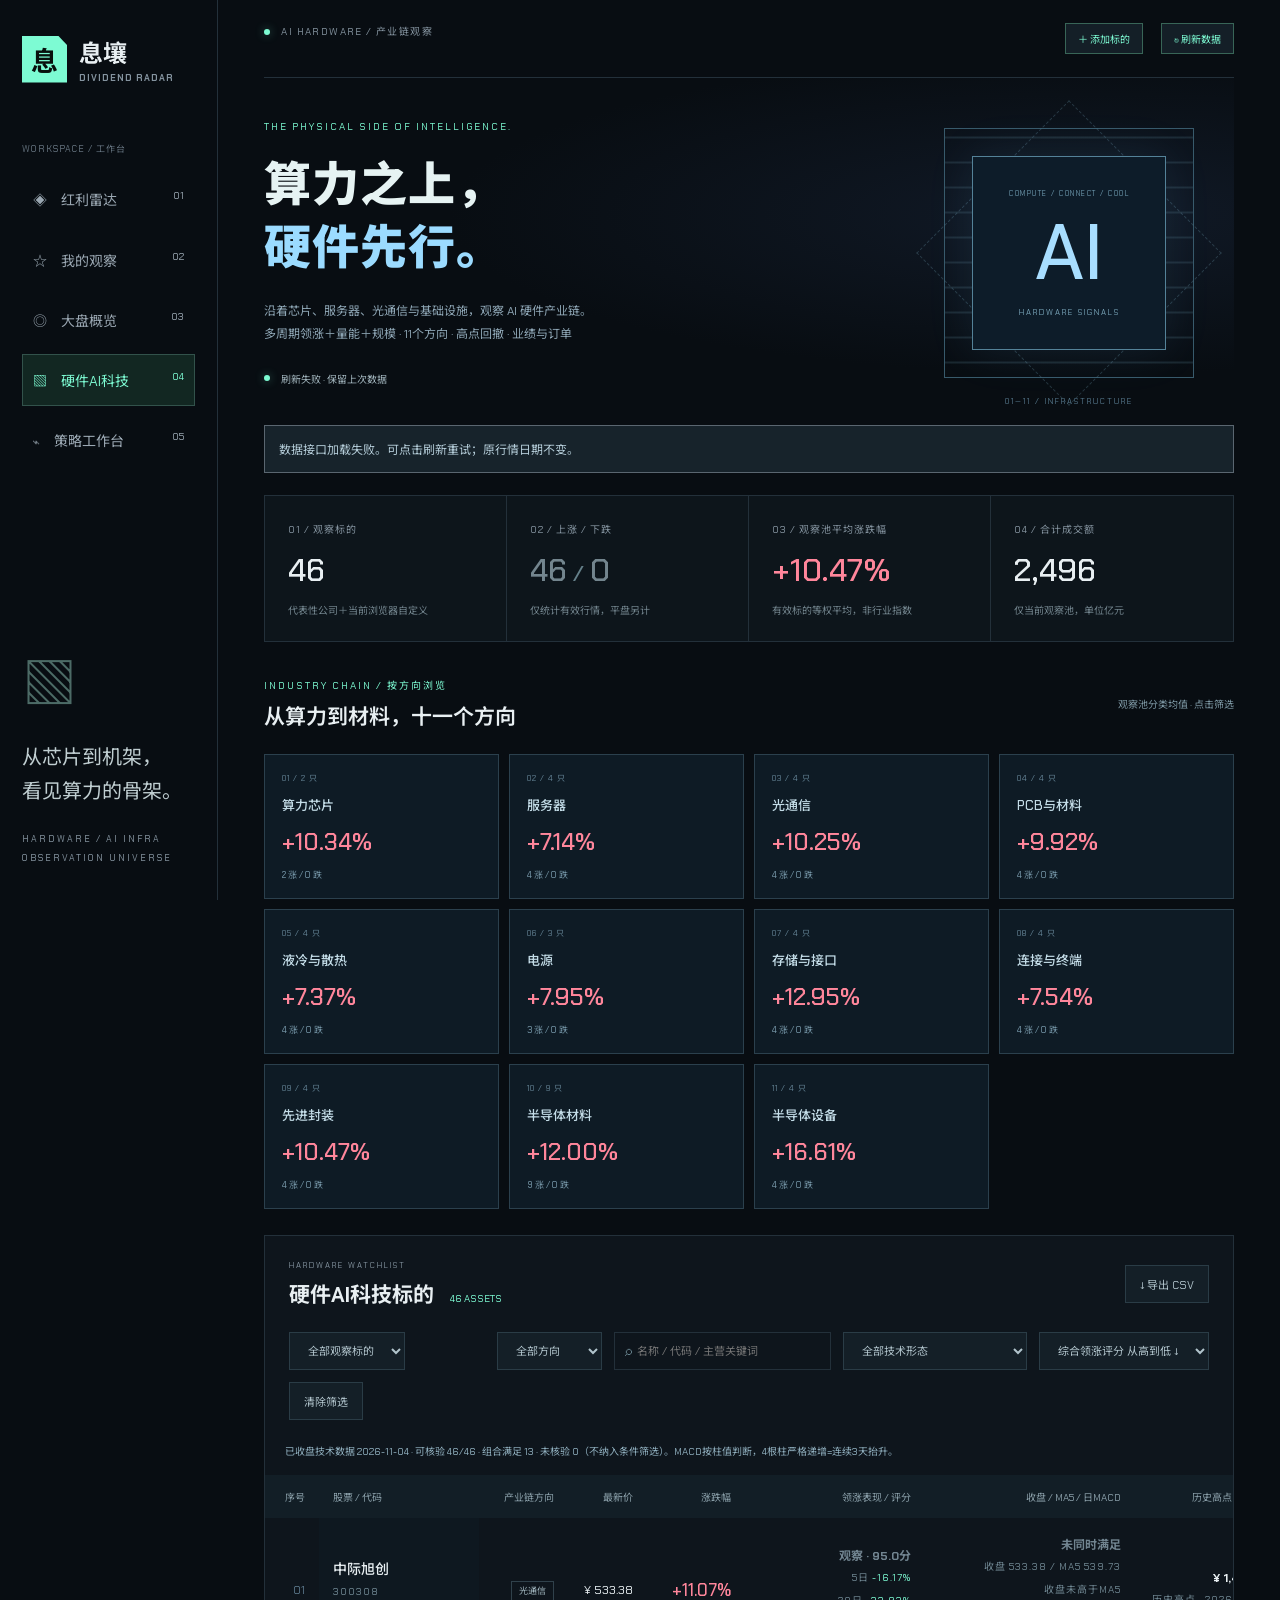
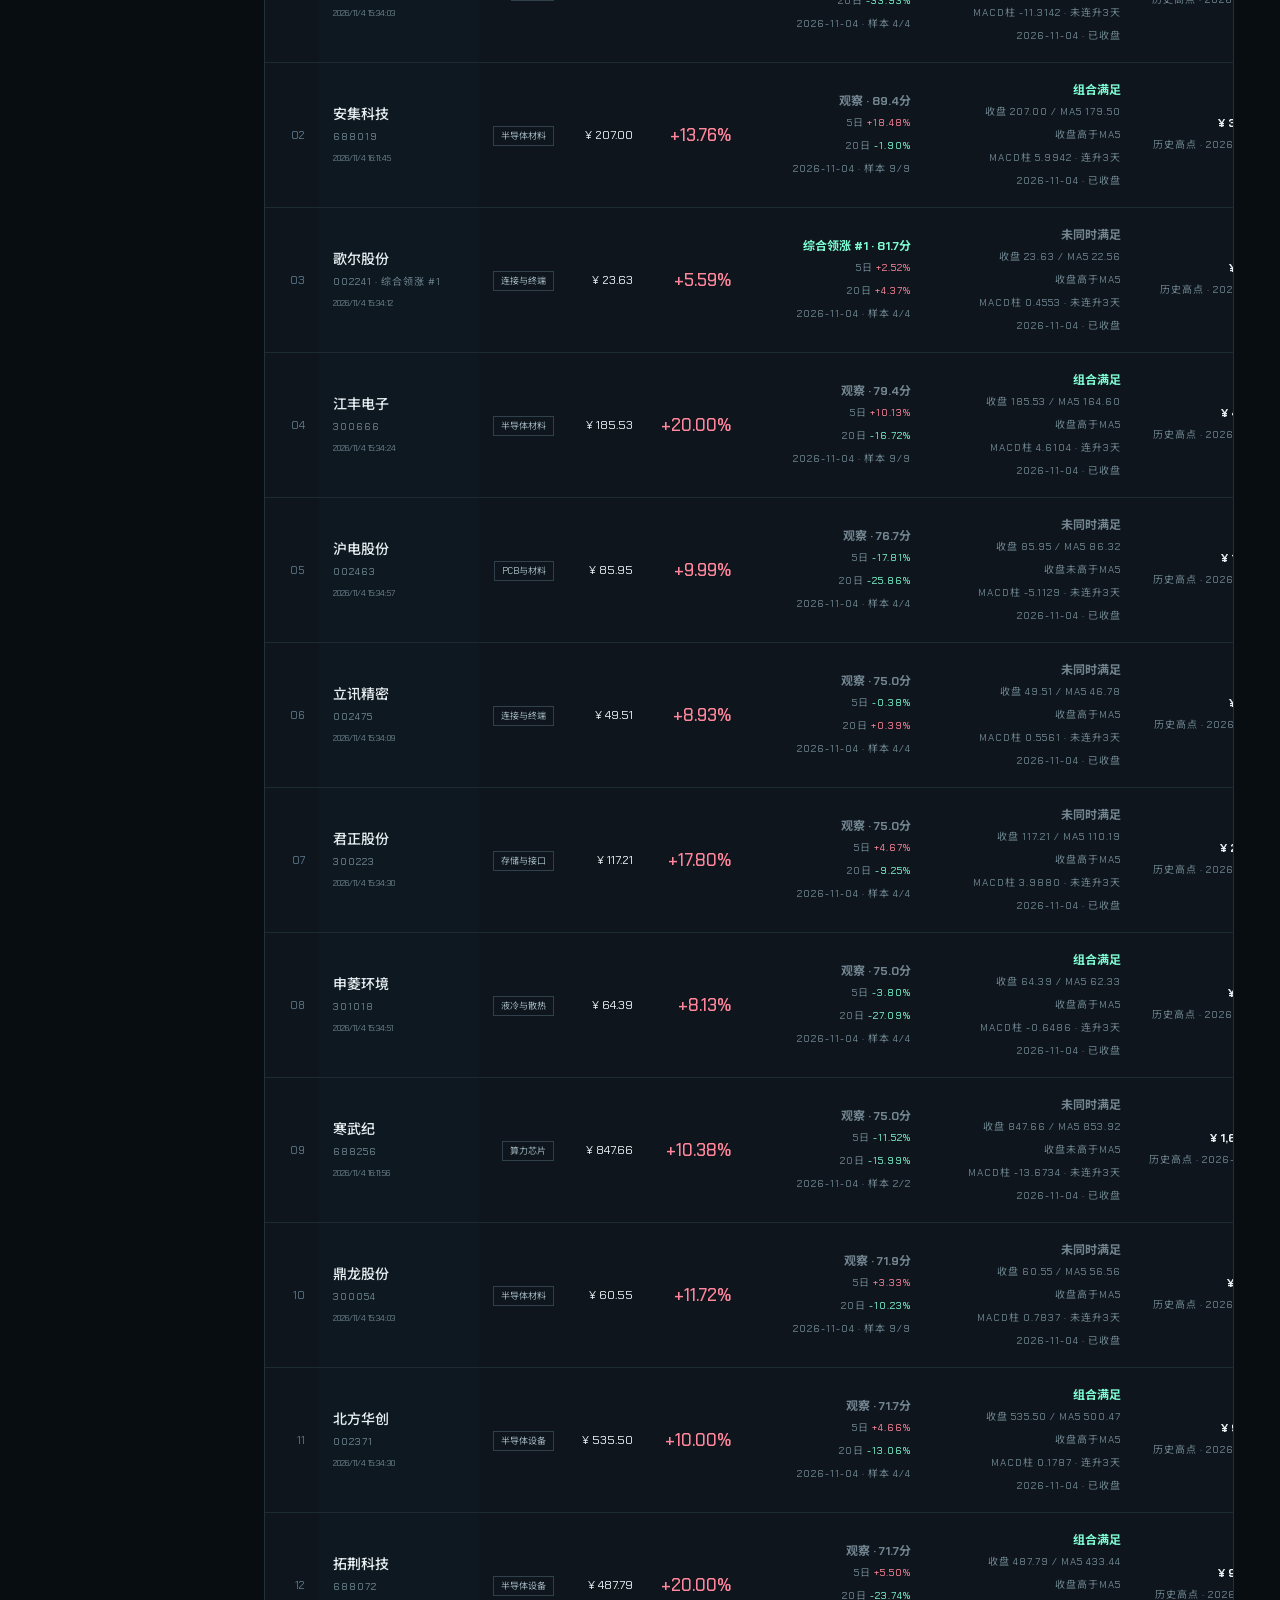
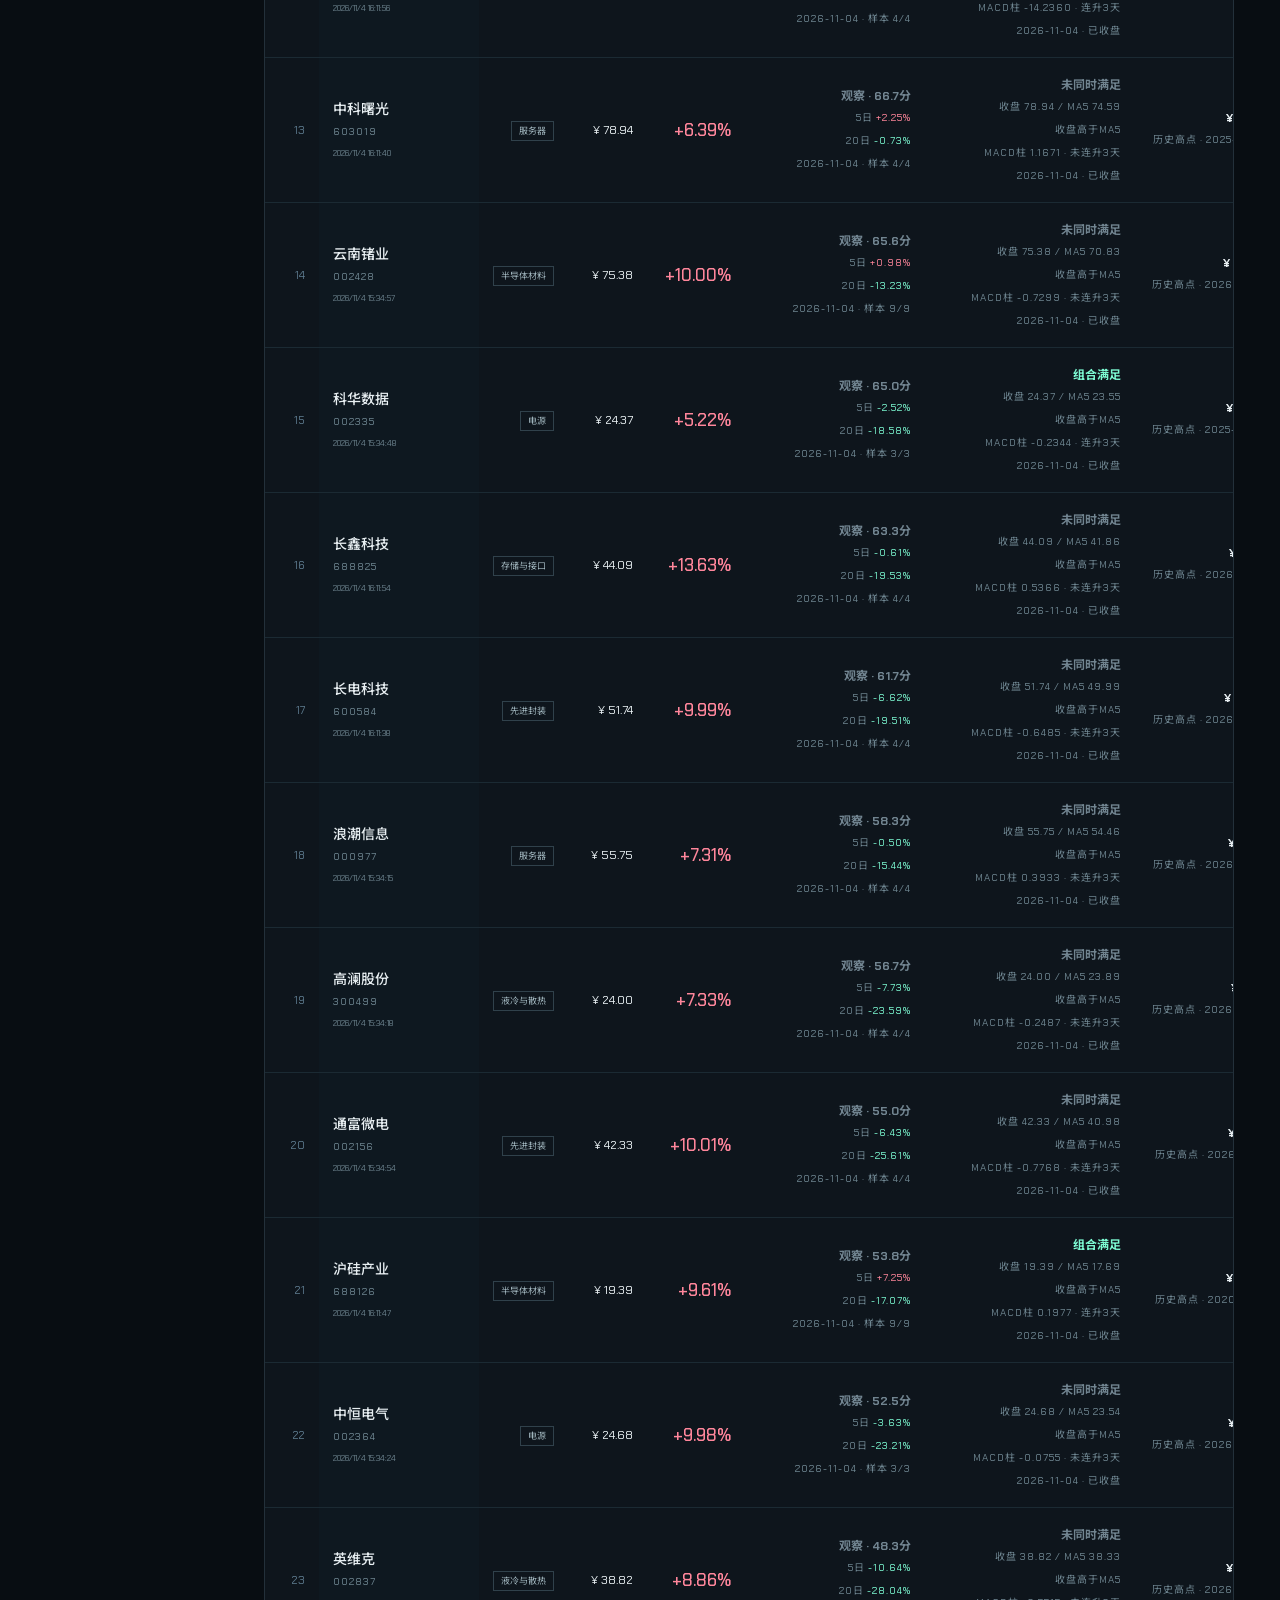
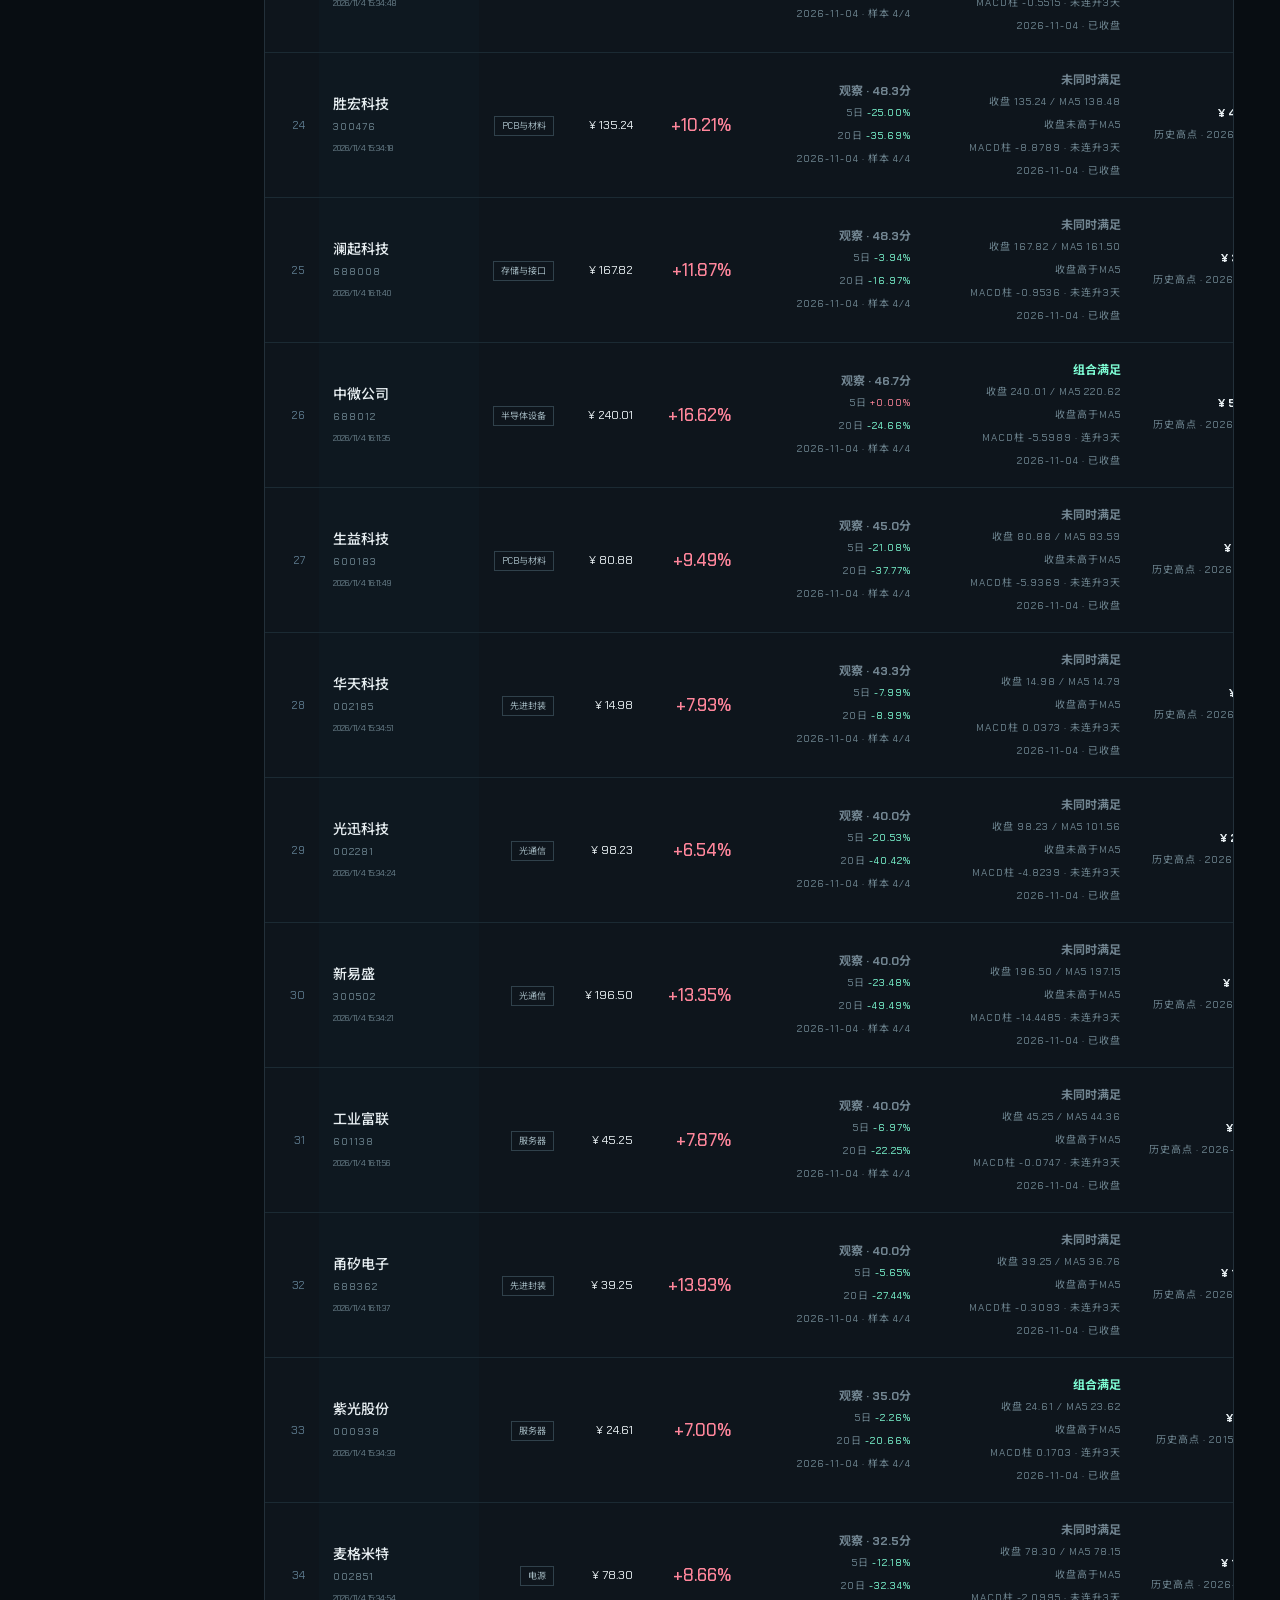
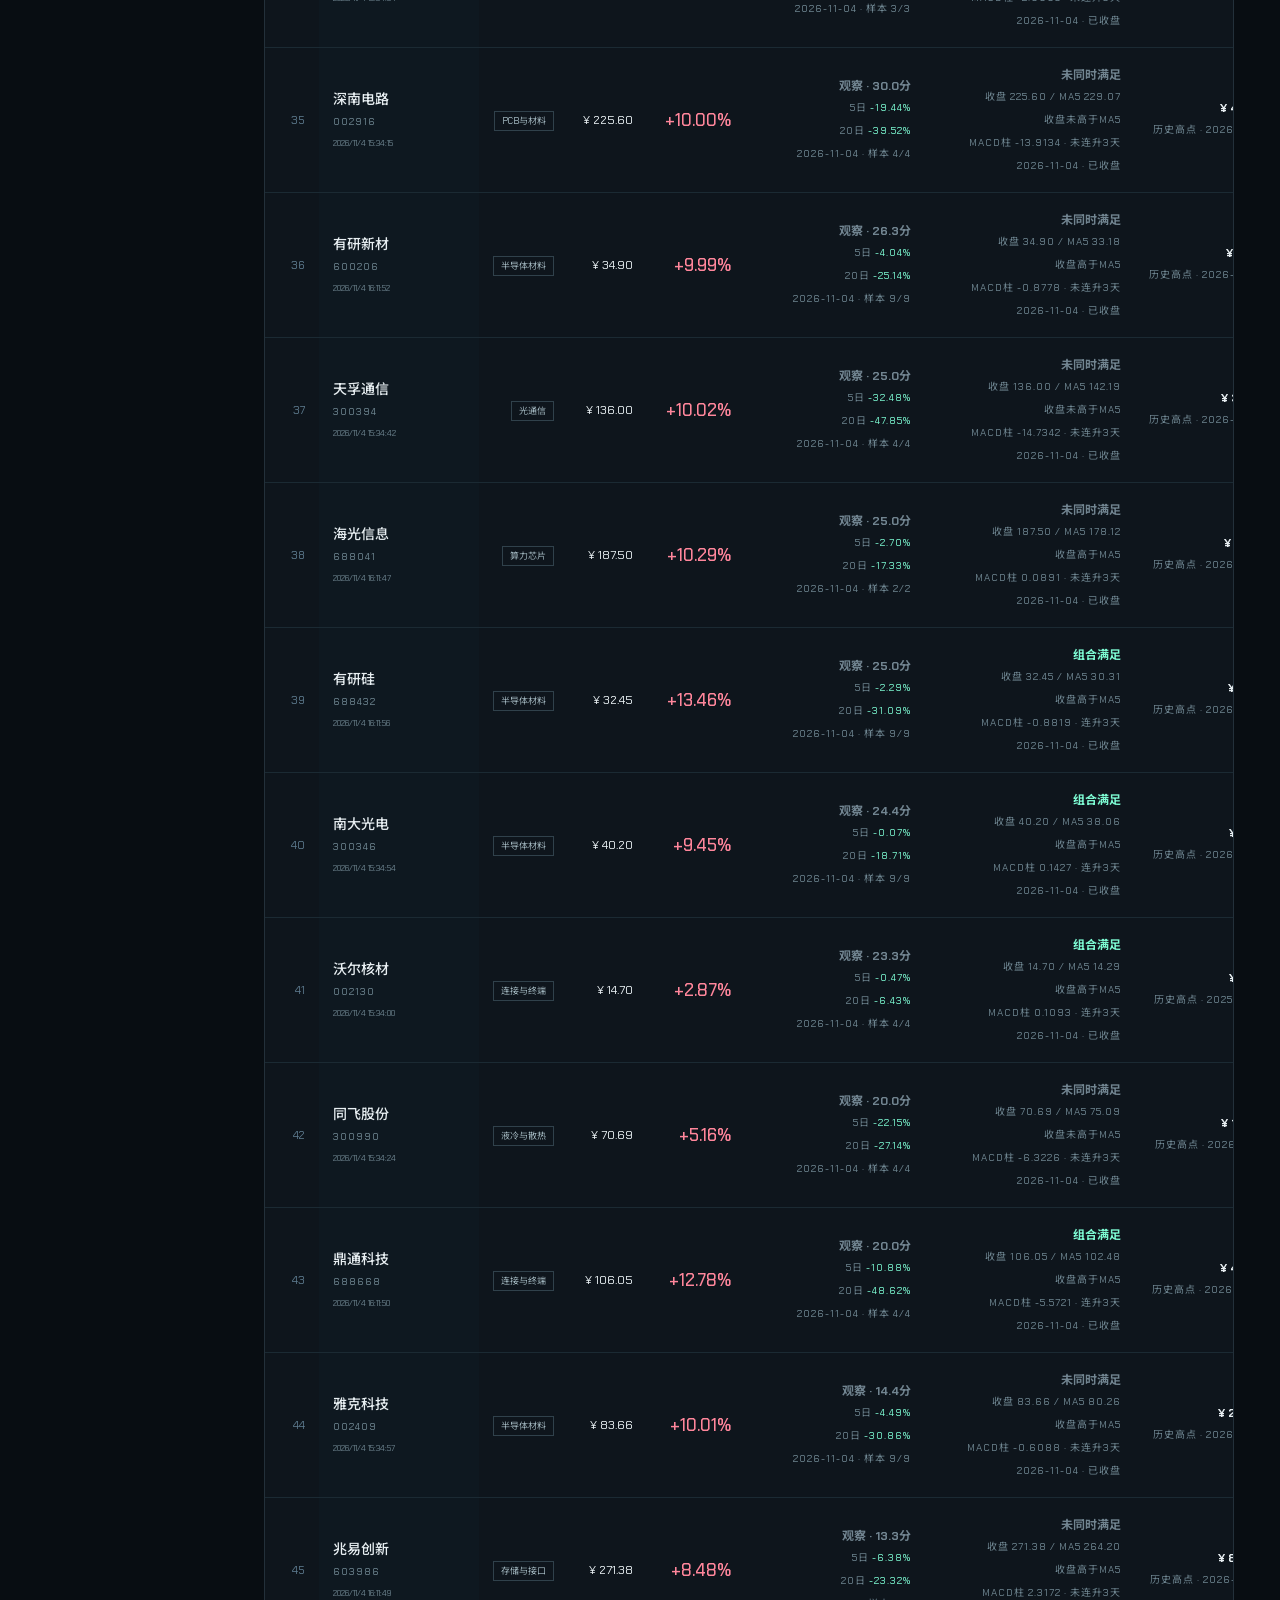
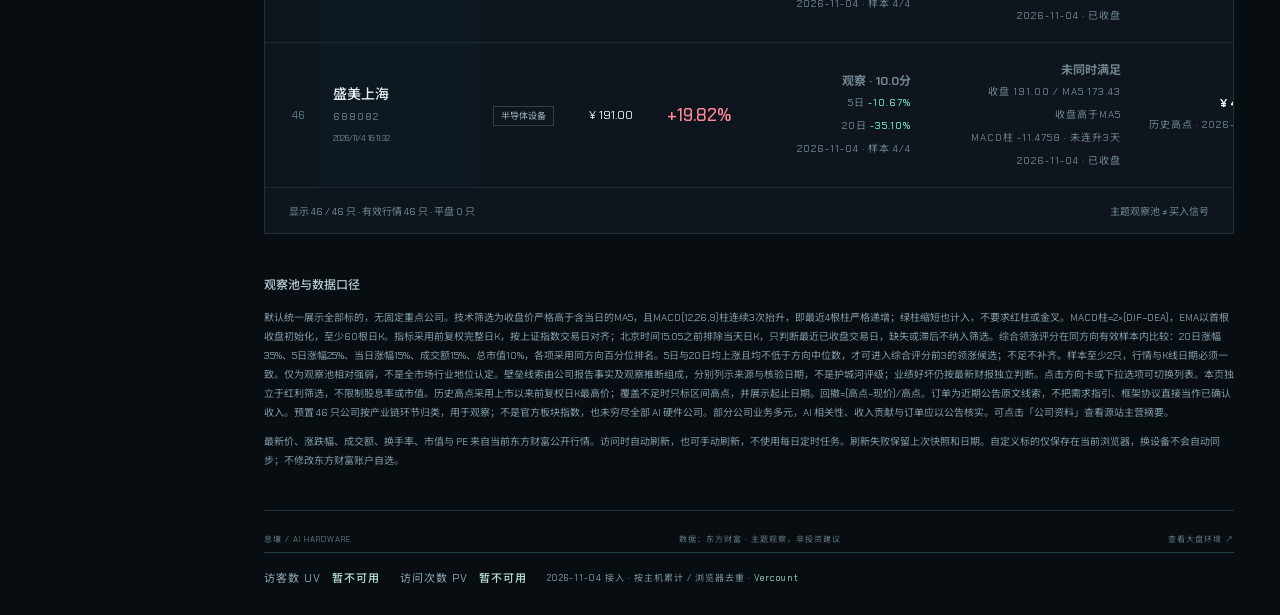
==== commit 5eb66a54: "feat: add encrypted private strategy workspace and daily MX screening" ====
--- a/hardware.html
+++ b/hardware.html
@@ -1,6 +1,6 @@
 <!doctype html>
 <html lang="zh-CN"><head><meta charset="utf-8"><meta name="viewport" content="width=device-width,initial-scale=1"><meta name="theme-color" content="#080d12"><title>硬件AI科技 · 息壤工作台</title><link rel="stylesheet" href="style.css?v=20261104-visitors"><link rel="stylesheet" href="market.css"><link rel="stylesheet" href="hardware.css?v=7"></head>
-<body><div class="shell"><aside><a class="logo" href="./"><b>息</b><span>息壤<small>DIVIDEND RADAR</small></span></a><div class="side-label">WORKSPACE / 工作台</div><a class="nav" href="./">◈　红利雷达 <span>01</span></a><a class="nav" href="./#favorites">☆　我的观察 <span>02</span></a><a class="nav" href="market.html">◎　大盘概览 <span>03</span></a><a class="nav active" href="hardware.html" aria-current="page">▧　硬件AI科技 <span>04</span></a><div class="side-bottom"><div class="orbit">▧</div><p>从芯片到机架，<br>看见算力的骨架。</p><small>HARDWARE / AI INFRA<br>OBSERVATION UNIVERSE</small></div></aside>
+<body><div class="shell"><aside><a class="logo" href="./"><b>息</b><span>息壤<small>DIVIDEND RADAR</small></span></a><div class="side-label">WORKSPACE / 工作台</div><a class="nav" href="./">◈　红利雷达 <span>01</span></a><a class="nav" href="./#favorites">☆　我的观察 <span>02</span></a><a class="nav" href="market.html">◎　大盘概览 <span>03</span></a><a class="nav active" href="hardware.html" aria-current="page">▧　硬件AI科技 <span>04</span></a><a class="nav" href="strategy.html">⌁　策略工作台 <span>05</span></a><div class="side-bottom"><div class="orbit">▧</div><p>从芯片到机架，<br>看见算力的骨架。</p><small>HARDWARE / AI INFRA<br>OBSERVATION UNIVERSE</small></div></aside>
 <main><header><span><i class="dot"></i> AI HARDWARE / 产业链观察</span><div class="market-header-actions"><button id="addHardware">＋ 添加标的</button><button id="refreshHardware">↻ 刷新数据</button></div></header><section class="hardware-hero"><div><div class="eyebrow">THE PHYSICAL SIDE OF INTELLIGENCE.</div><h1>算力之上，<br><em>硬件先行。</em></h1><p>沿着芯片、服务器、光通信与基础设施，观察 AI 硬件产业链。<br>多周期领涨＋量能＋规模 · 11个方向 · 高点回撤 · 业绩与订单</p><div class="signal"><span class="dot"></span><span id="hardwareState">正在载入观察池…</span></div></div><div class="chip-art" aria-hidden="true"><div class="chip-pins"></div><div class="chip-core"><small>COMPUTE / CONNECT / COOL</small><b>AI</b><span>HARDWARE SIGNALS</span></div><label>01—11 / INFRASTRUCTURE</label></div></section><div id="hardwareAlert" role="status"></div>
 <section class="stats hardware-stats"><article><small>01 / 观察标的</small><b id="hardwareCount">—</b><span>代表性公司＋当前浏览器自定义</span></article><article><small>02 / 上涨 / 下跌</small><b id="hardwareBreadth">—</b><span>仅统计有效行情，平盘另计</span></article><article><small>03 / 观察池平均涨跌幅</small><b id="hardwareMean">—</b><span>有效标的等权平均，非行业指数</span></article><article><small>04 / 合计成交额</small><b id="hardwareAmount">—</b><span>仅当前观察池，单位亿元</span></article></section>
 <section class="hardware-segments"><div class="panel-heading"><div><div class="eyebrow">INDUSTRY CHAIN / 按方向浏览</div><h2>从算力到材料，十一个方向</h2></div><span>观察池分类均值 · 点击筛选</span></div><div id="segmentCards" class="segment-cards"></div></section>
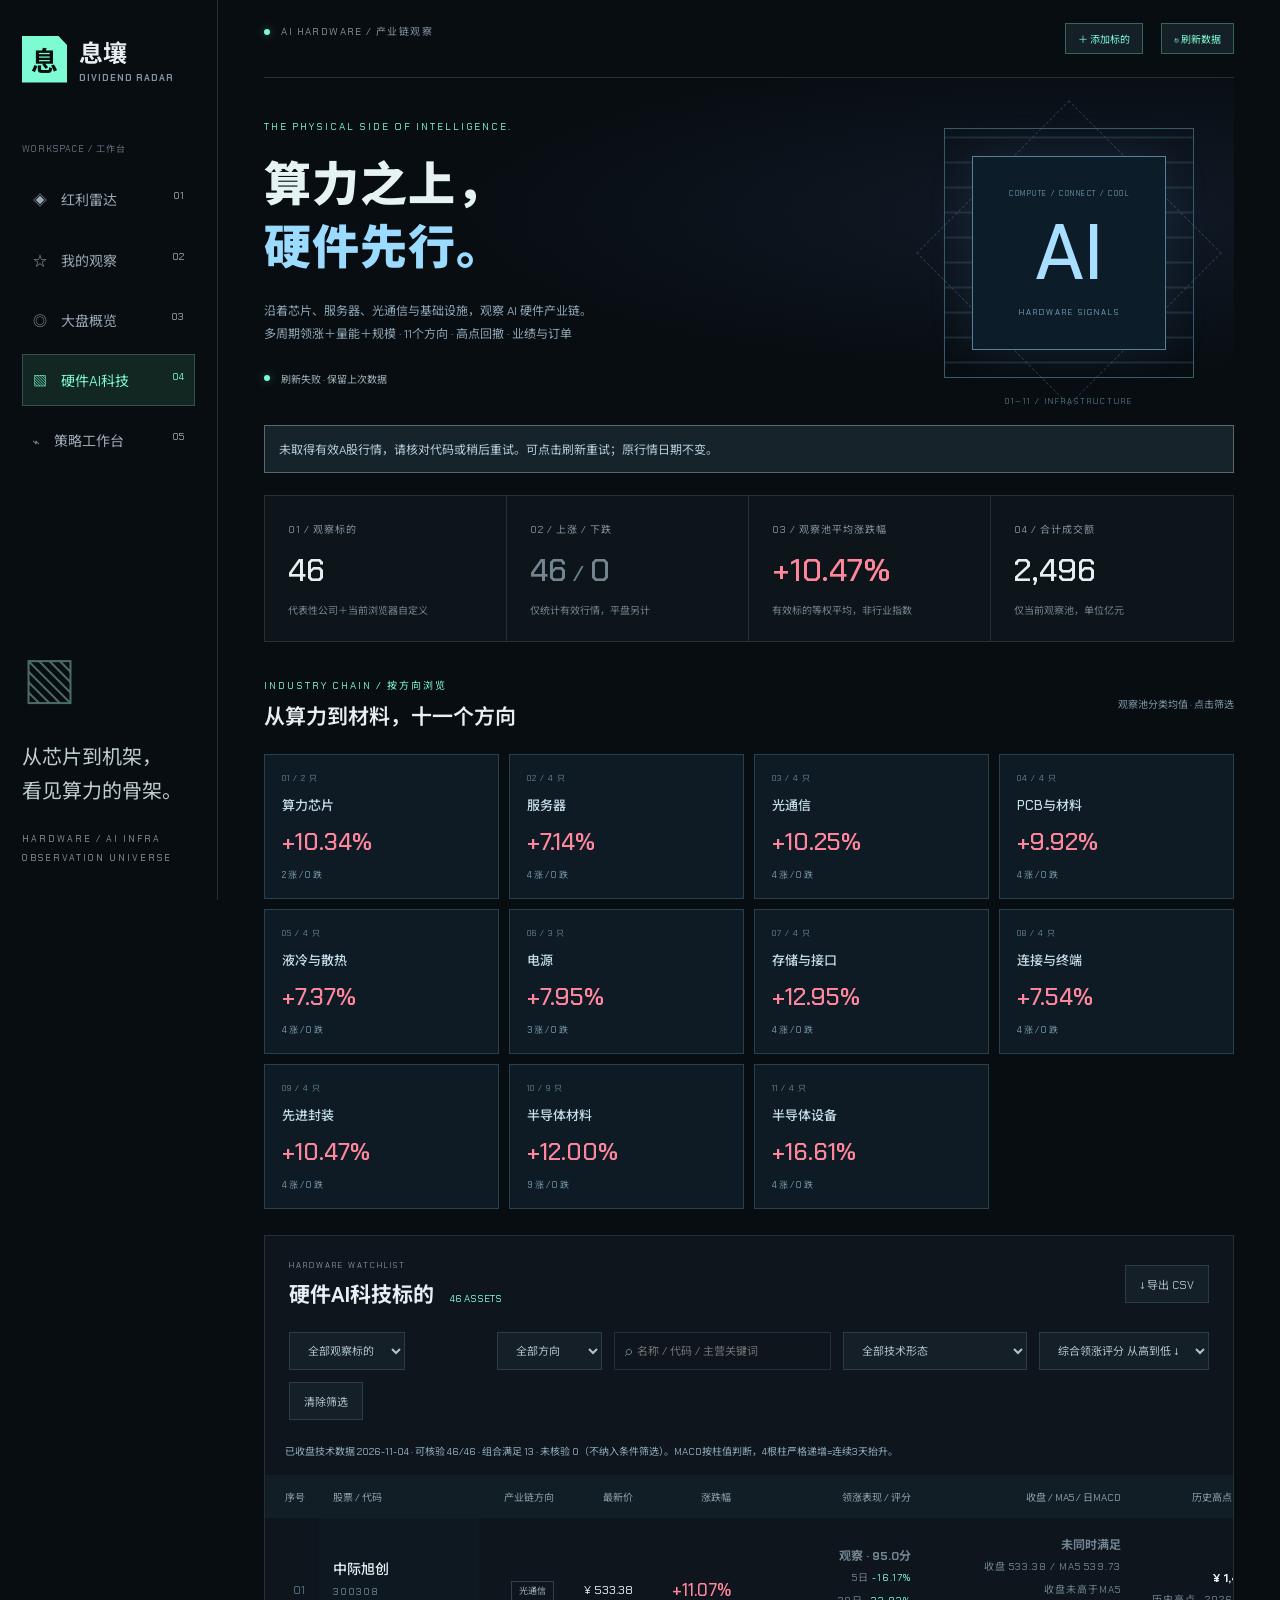
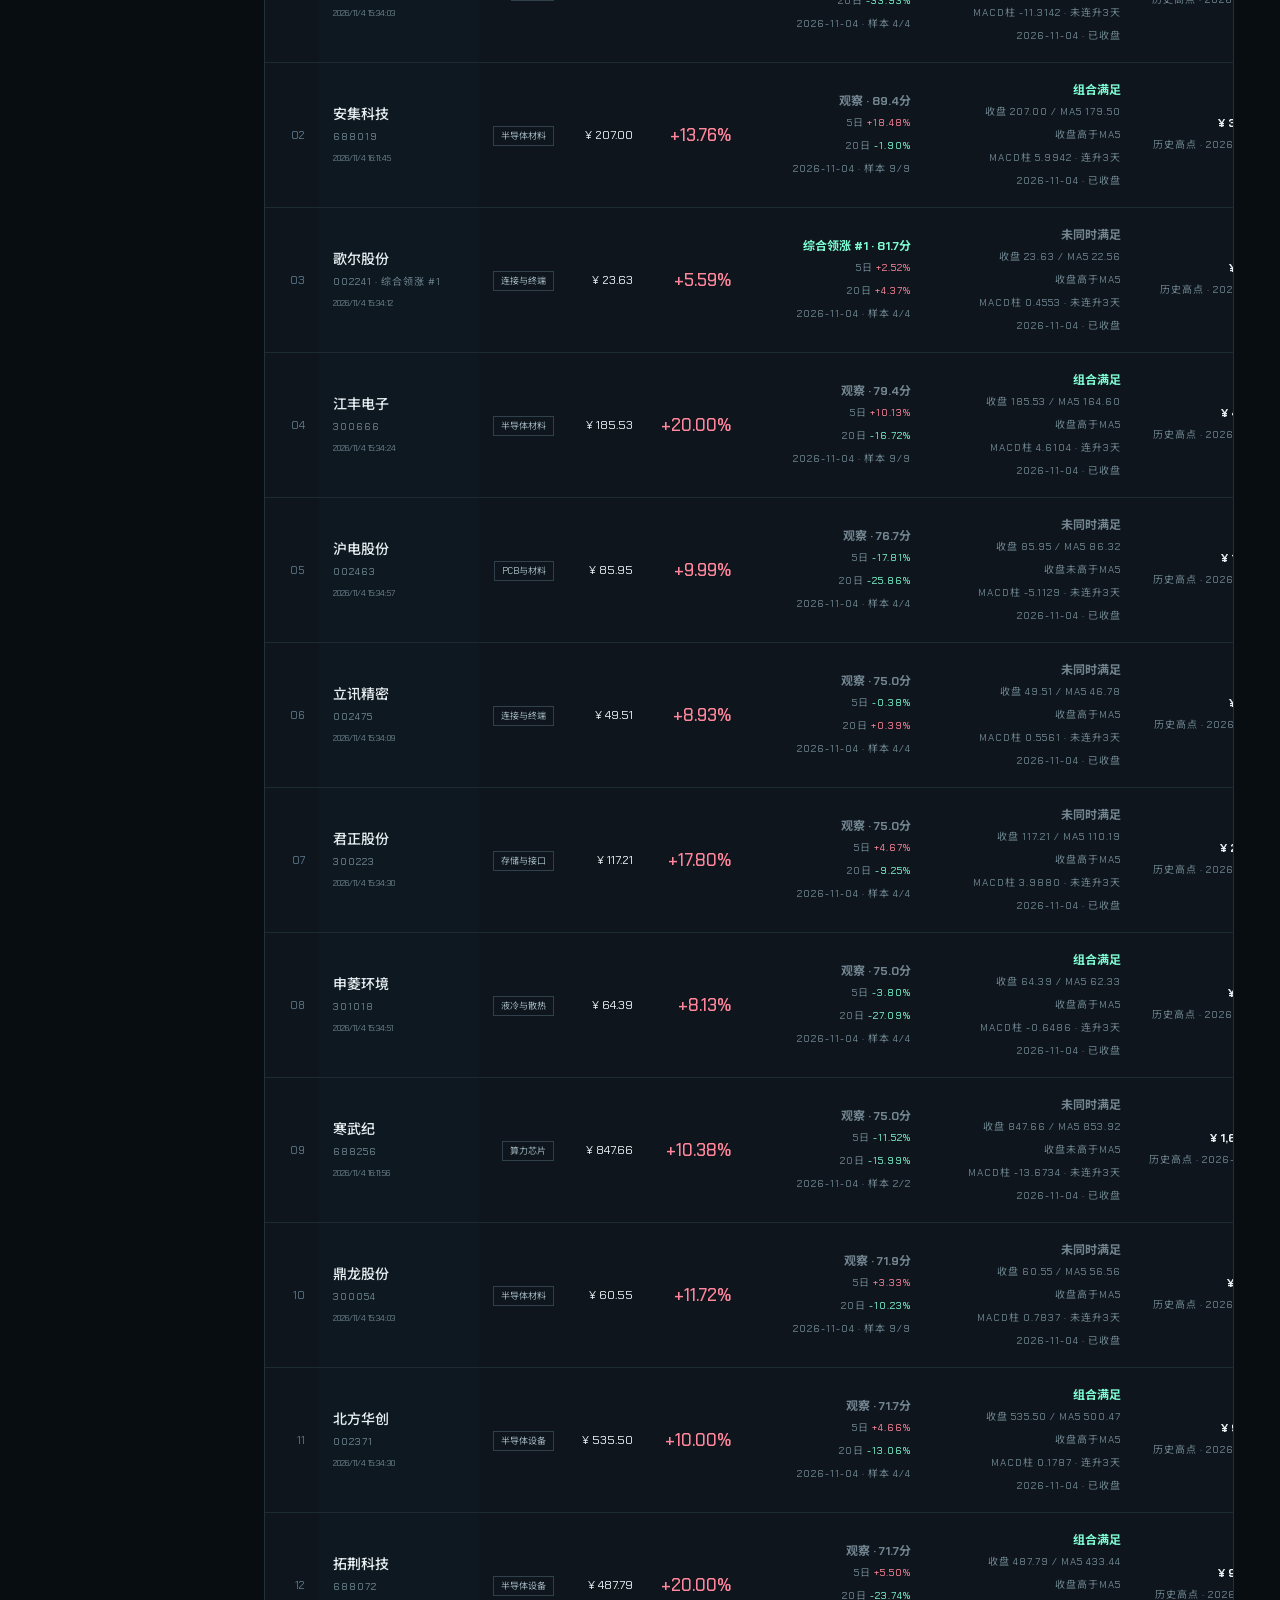
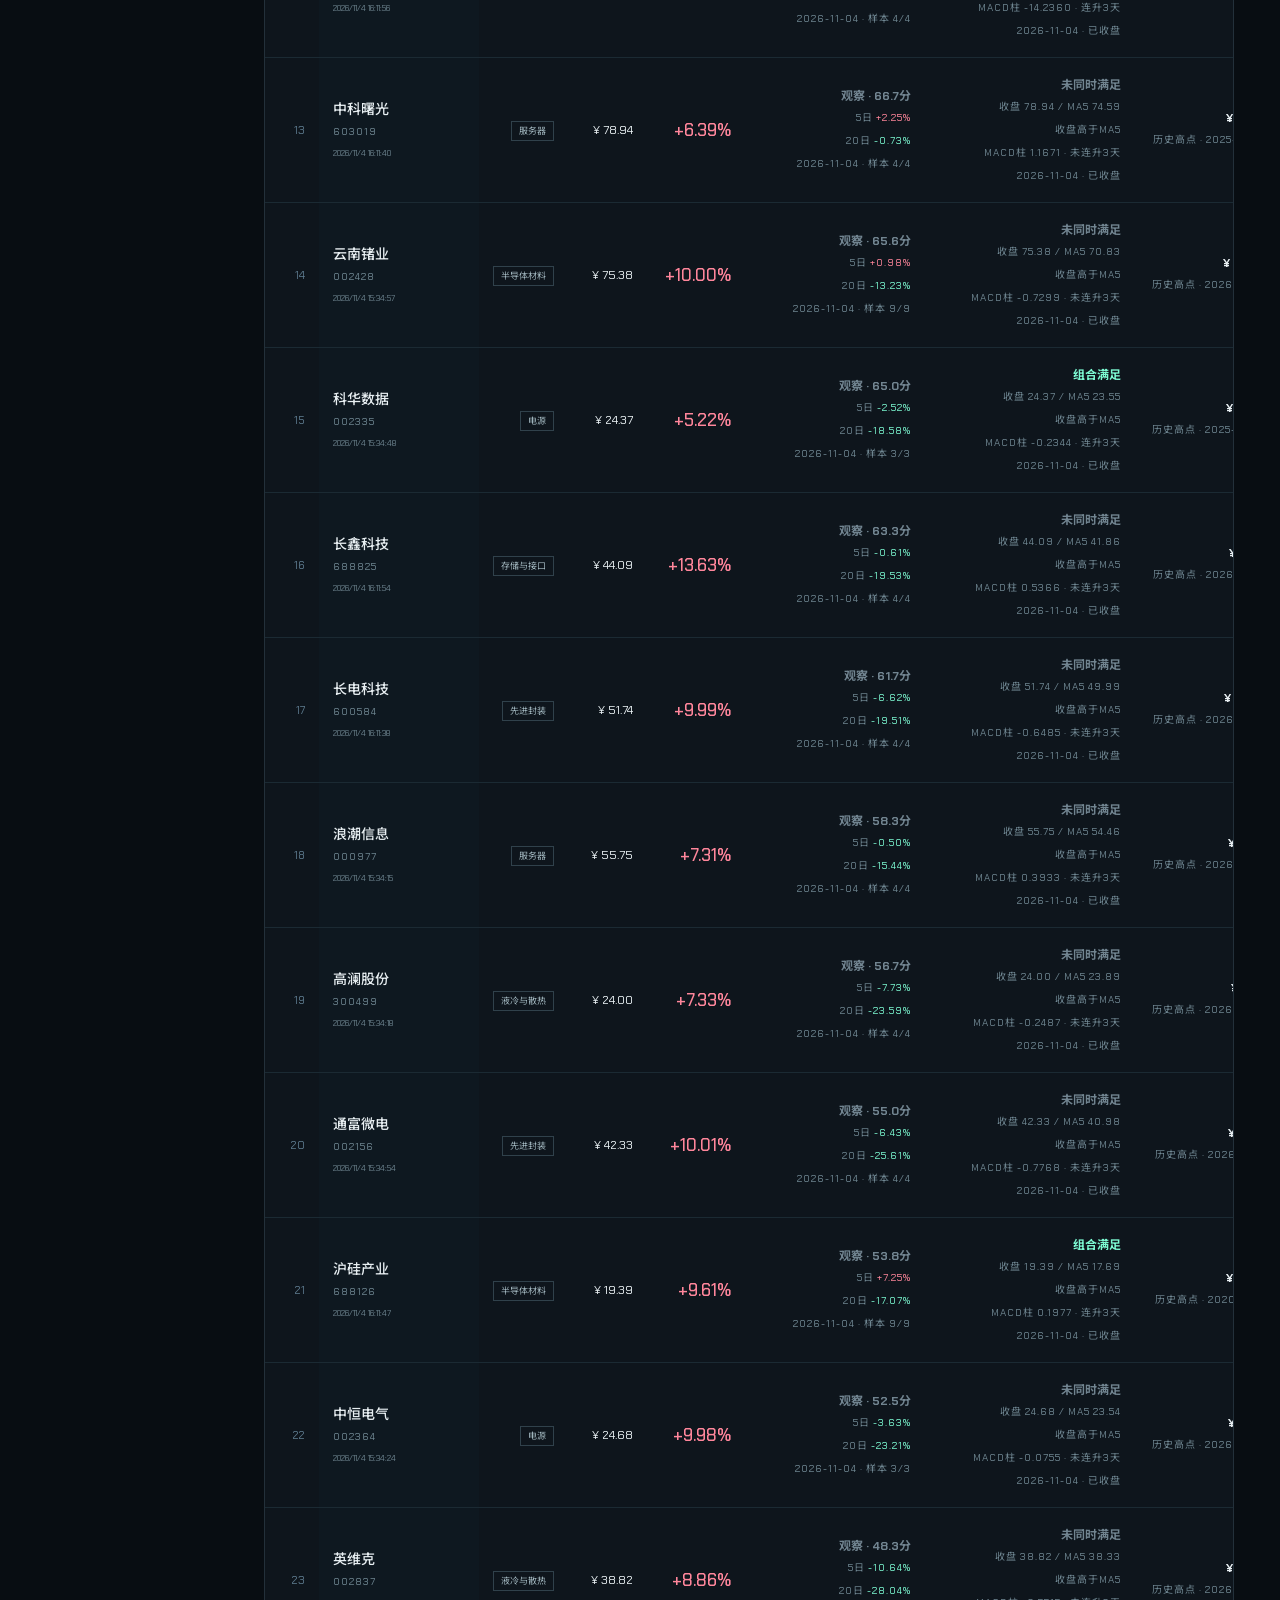
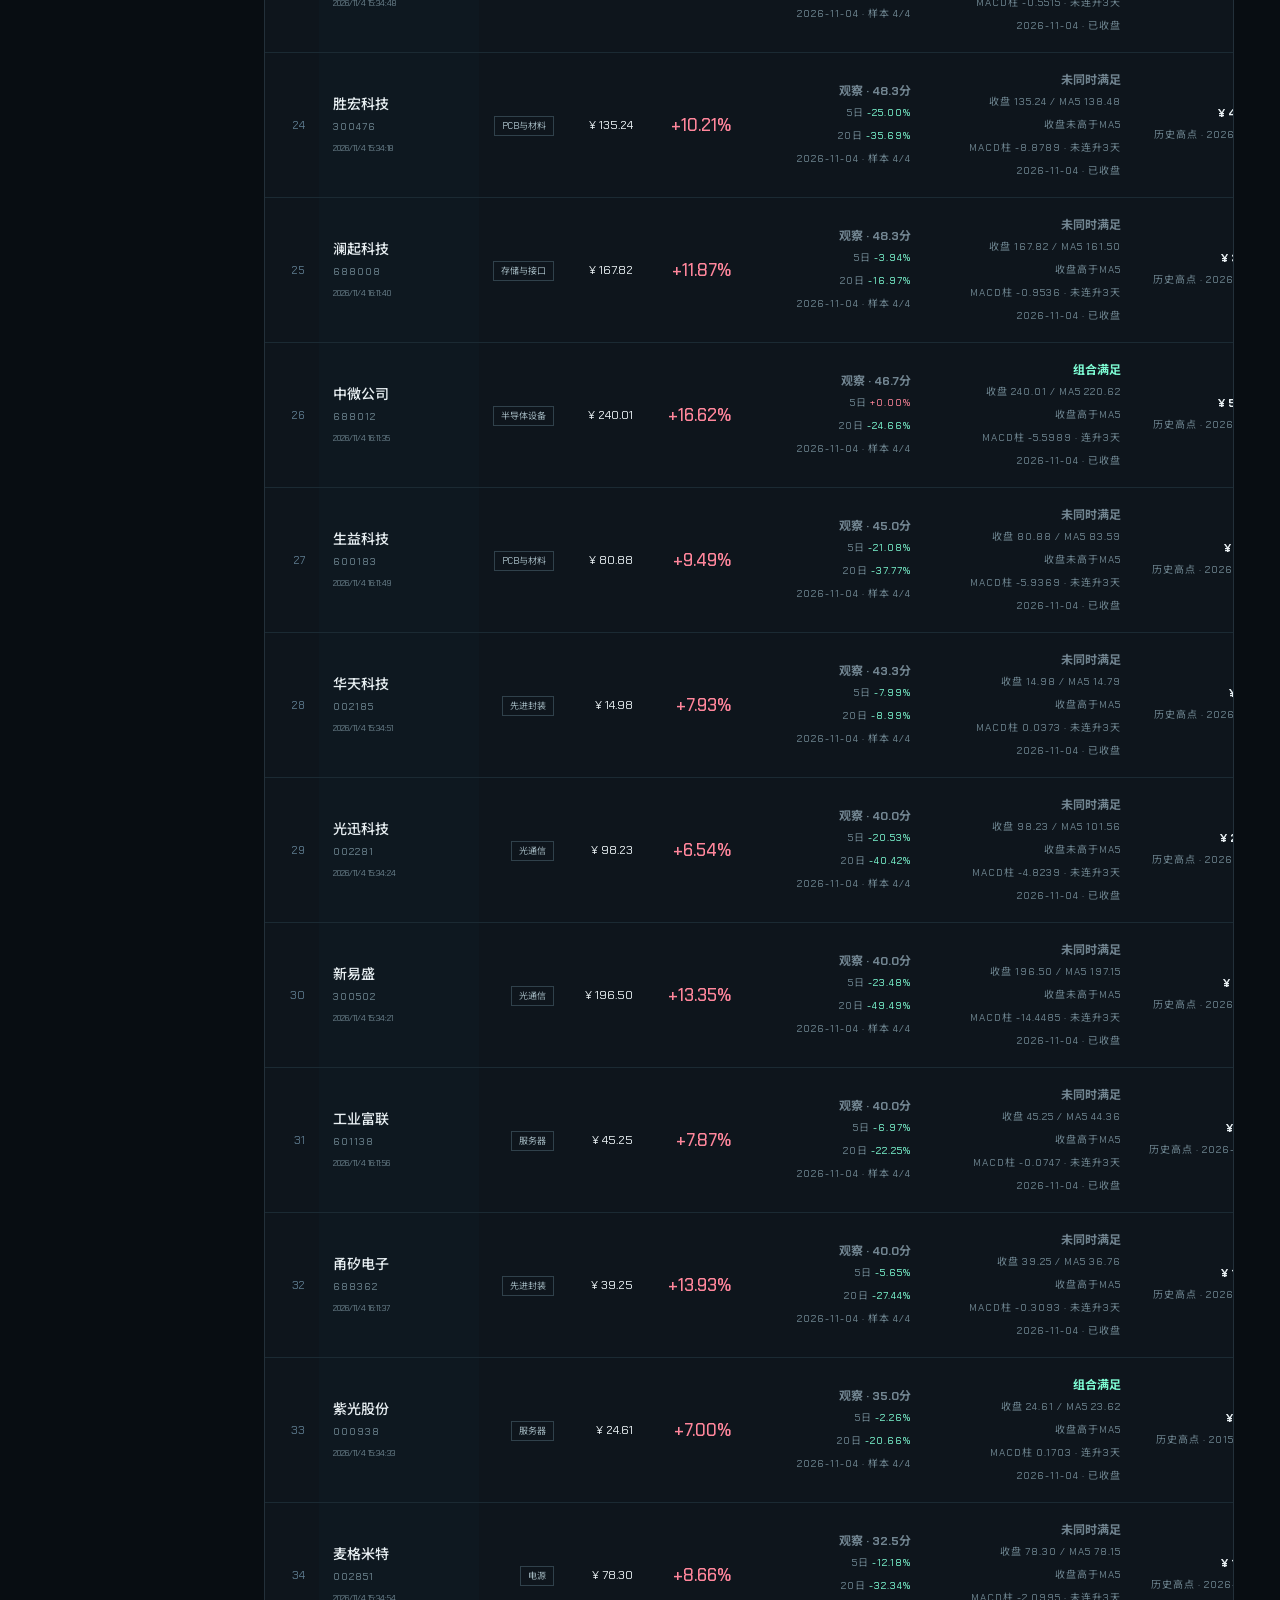
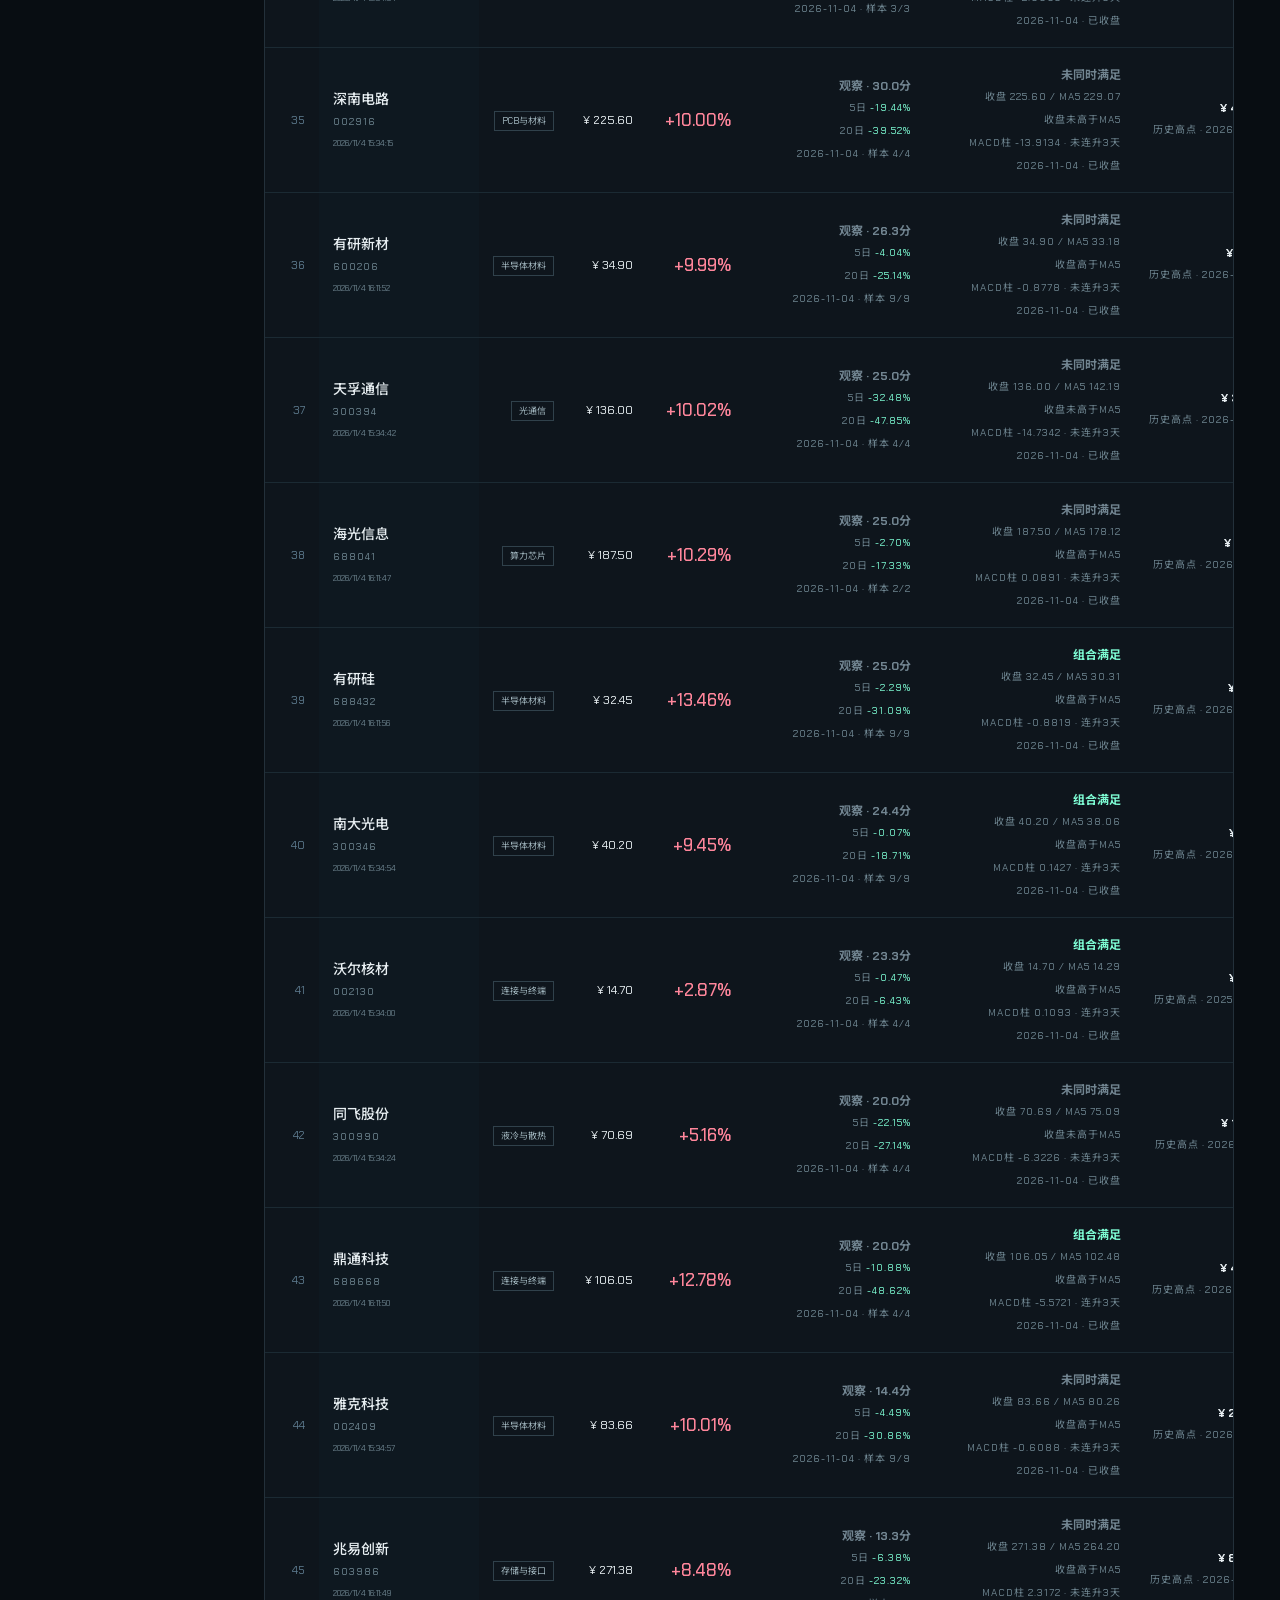
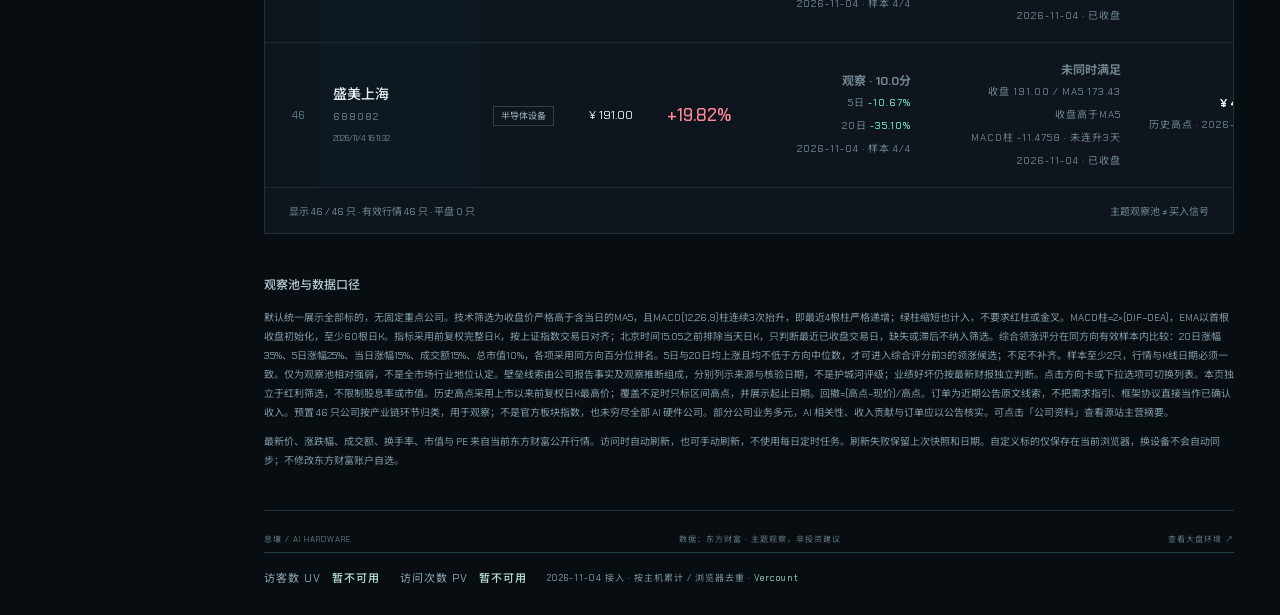
==== commit ec20b733: "Extend public market fallback across radar pages and strategies" ====
--- a/hardware.html
+++ b/hardware.html
@@ -7,4 +7,4 @@
 <section class="board hardware-board"><div class="board-title"><div><div class="eyebrow">HARDWARE WATCHLIST</div><h2>硬件AI科技标的 <span id="hardwareResults"></span></h2></div><button id="exportHardware">↓ 导出 CSV</button></div><div class="toolbar"><select id="leaderMode" aria-label="龙头显示范围"><option value="all">全部观察标的</option><option value="leaders">综合领涨候选</option></select><select id="hardwareGroup" aria-label="产业链方向"><option value="all">全部方向</option></select><label class="search">⌕ <input id="hardwareSearch" placeholder="名称 / 代码 / 主营关键词" aria-label="搜索硬件标的"></label><select id="technicalFilter" aria-label="技术条件筛选"><option value="all">全部技术形态</option><option value="ma5macd">收盘&gt;MA5＋MACD连升3天</option></select><select id="hardwareSort" aria-label="硬件标的排序"><option value="leaderScore">综合领涨评分 从高到低 ↓</option><option value="change">涨跌幅 从高到低 ↓</option><option value="amount">成交额 从高到低 ↓</option><option value="cap">总市值 从大到小 ↓</option><option value="code">代码 从小到大 ↑</option></select><button id="clearHardwareFilter">清除筛选</button></div><p id="technicalScope" class="technical-scope" role="status"></p><div class="table-scroll"><table><thead><tr><th>序号</th><th>股票 / 代码</th><th>产业链方向</th><th>最新价</th><th>涨跌幅</th><th>领涨表现 / 评分</th><th>收盘 / MA5 / 日MACD</th><th>历史高点 / 前复权</th><th>距高点回撤</th><th>公司业绩</th><th>订单披露</th><th>壁垒线索</th><th>成交额 / 亿</th><th>总市值 / 亿</th><th>PE / TTM</th><th>换手率</th><th>公司资料</th><th>管理</th></tr></thead><tbody id="hardwareRows"></tbody></table></div><div id="hardwareEmpty" hidden>暂无匹配标的，请调整筛选条件。</div><div class="table-footer"><span id="hardwareShowing">等待数据</span><span>主题观察池 ≠ 买入信号</span></div></section>
 <section class="market-method"><h3>观察池与数据口径</h3><p>默认统一展示全部标的，无固定重点公司。技术筛选为收盘价严格高于含当日的MA5，且MACD(12,26,9)柱连续3次抬升，即最近4根柱严格递增；绿柱缩短也计入，不要求红柱或金叉。MACD柱=2×(DIF−DEA)，EMA以首根收盘初始化，至少60根日K。指标采用前复权完整日K，按上证指数交易日对齐；北京时间15:05之前排除当天日K，只判断最近已收盘交易日，缺失或滞后不纳入筛选。综合领涨评分在同方向有效样本内比较：20日涨幅35%、5日涨幅25%、当日涨幅15%、成交额15%、总市值10%，各项采用同方向百分位排名。5日与20日均上涨且均不低于方向中位数，才可进入综合评分前3的领涨候选；不足不补齐。样本至少2只，行情与K线日期必须一致。仅为观察池相对强弱，不是全市场行业地位认定。壁垒线索由公司报告事实及观察推断组成，分别列示来源与核验日期，不是护城河评级；业绩好坏仍按最新财报独立判断。点击方向卡或下拉选项可切换列表。本页独立于红利筛选，不限制股息率或市值。历史高点采用上市以来前复权日K最高价；覆盖不足时只标区间高点，并展示起止日期。回撤=(高点−现价)/高点。订单为近期公告原文线索，不把需求指引、框架协议直接当作已确认收入。预置 46 只公司按产业链环节归类，用于观察；不是官方板块指数，也未穷尽全部 AI 硬件公司。部分公司业务多元，AI 相关性、收入贡献与订单应以公告核实。可点击「公司资料」查看源站主营摘要。</p><p>最新价、涨跌幅、成交额、换手率、市值与 PE 来自当前东方财富公开行情。访问时自动刷新，也可手动刷新，不使用每日定时任务。刷新失败保留上次快照和日期。自定义标的仅保存在当前浏览器，换设备不会自动同步；不修改东方财富账户自选。</p></section><footer><span>息壤 / AI HARDWARE</span><span>数据：东方财富 · 主题观察，非投资建议</span><a href="market.html">查看大盘环境 ↗</a><div class="visitor-stats" aria-label="网站访问统计"><span>访客数 UV <b id="vercount_value_site_uv">加载中</b></span><span>访问次数 PV <b id="vercount_value_site_pv">加载中</b></span><small>2026-11-04 接入 · 按主机累计 / 浏览器去重 · <a href="https://vercount.one/" target="_blank" rel="noopener">Vercount</a></small></div></footer></main></div>
 <dialog id="hardwareAddDialog" aria-labelledby="hardwareAddTitle"><form id="hardwareAddForm"><div class="share-heading"><h2 id="hardwareAddTitle">添加观察标的</h2><button type="button" id="closeHardwareAdd">关闭 ×</button></div><p>输入 A 股六位代码，系统将查询名称和最新行情。</p><label class="hardware-field">股票代码<input id="newHardwareCode" inputmode="numeric" pattern="[0-9]{6}" maxlength="6" required placeholder="例如 300308" autocomplete="off"></label><label class="hardware-field">观察方向<select id="newHardwareGroup" required></select></label><p id="hardwareAddMessage" role="status"></p><button id="confirmHardwareAdd" type="submit">查询并添加</button><p>自定义分类由你选择，新增标的仅保存在当前浏览器。</p></form></dialog>
-<dialog id="hardwareDetail" aria-labelledby="hardwareDetailTitle"><button id="closeHardwareDetail">关闭 ×</button><div id="hardwareDetailBody"></div></dialog><script src="hardware-metrics.js?v=4"></script><script src="live-data.js?v=20261104-ma5-macd"></script><script src="hardware.js?v=6"></script><script src="visitor-count.js?v=1" defer></script><script src="dialog-dismiss.js?v=1" defer></script></body></html>
+<dialog id="hardwareDetail" aria-labelledby="hardwareDetailTitle"><button id="closeHardwareDetail">关闭 ×</button><div id="hardwareDetailBody"></div></dialog><script src="hardware-metrics.js?v=4"></script><script src="live-data.js?v=20261113-public-sources"></script><script src="hardware.js?v=6"></script><script src="visitor-count.js?v=1" defer></script><script src="dialog-dismiss.js?v=1" defer></script></body></html>
--- a/style.css
+++ b/style.css
@@ -8,3 +8,12 @@
 @media(max-width:760px){aside{flex-wrap:wrap}}
 
 footer{flex-wrap:wrap}.visitor-stats{width:100%;display:flex;align-items:center;gap:20px;flex-wrap:wrap;border-top:1px solid #253d46;padding-top:16px;margin-top:8px;font-size:11px;color:#8ba9b3}.visitor-stats b{color:#b8dfd6;font-weight:500;margin-left:7px}.visitor-stats small{font-size:9px;color:#77929b}.visitor-stats a{color:#8dc9b6}@media(max-width:600px){.visitor-stats{gap:12px}.visitor-stats small{width:100%;line-height:1.7}}
+
+.boll-focus{display:flex;flex-wrap:wrap;align-items:center;gap:8px 14px;padding:0 clamp(15px,3vw,26px) 14px;color:#9ab2bb;font-size:12px}
+.boll-focus button,.double-low-badge{color:#d4ffab;background:#263923;border:1px solid #58724a}
+.boll-focus button{padding:7px 11px;border-radius:4px;font-weight:700}
+.boll-focus button span{margin-left:4px;font-variant-numeric:tabular-nums}
+.boll-focus button[aria-pressed="true"]{background:#d4ffab;color:#182519}
+.boll-focus button:focus-visible{outline:2px solid #d4ffab;outline-offset:3px}
+.double-low-badge{display:table;margin:5px 0;padding:2px 6px;font-size:11px;white-space:nowrap}
+.double-low-row td:first-child{box-shadow:inset 3px 0 #b6e78f}
